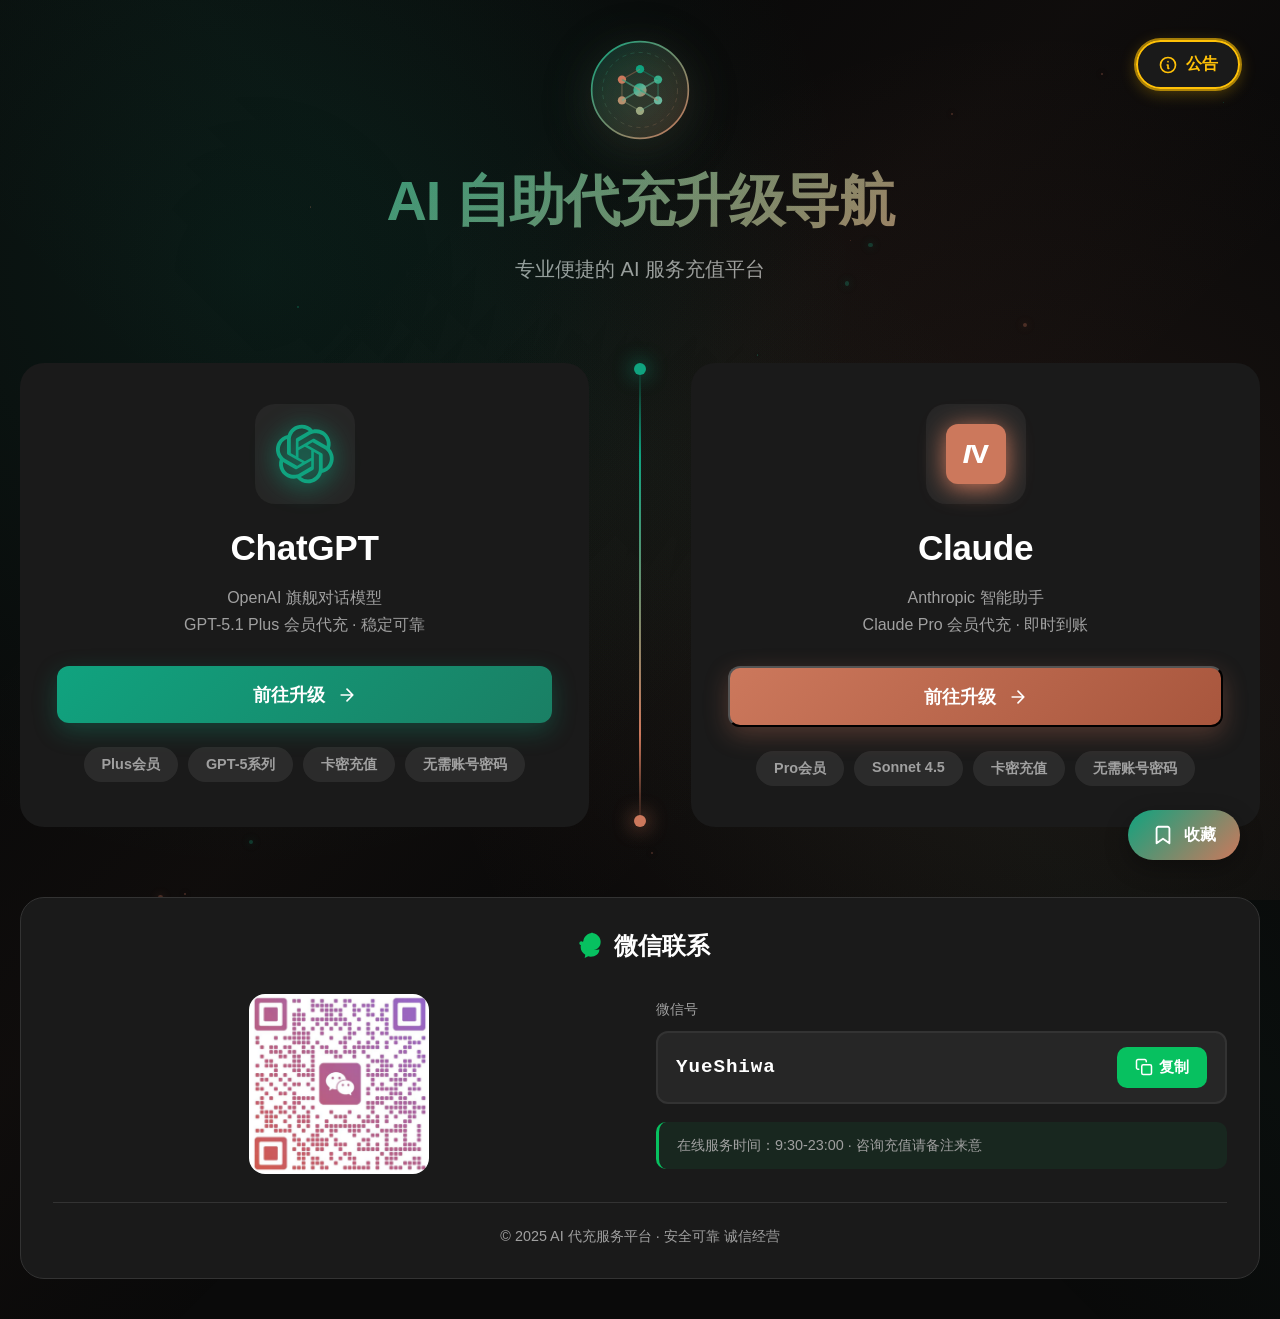
==== index.html @ 854c43b7 "移动端优化" ====
<!DOCTYPE html>
<html lang="zh-CN">
<head>
    <meta charset="UTF-8">
    <meta name="viewport" content="width=device-width, initial-scale=1.0">
    <title>AI 自助代充升级导航 | ChatGPT & Claude</title>
    <link rel="icon" type="image/svg+xml" href="images/logo.svg">
    <link rel="stylesheet" href="css/style.css">
</head>
<body>
    <div class="container">
        <!-- 背景装饰 -->
        <div class="bg-decoration"></div>

        <!-- 主标题 -->
        <header class="header">
            <div class="header-logo">
                <img src="images/logo.svg" alt="AI代充平台Logo" class="main-logo">
            </div>
            <h1 class="main-title">AI 自助代充升级导航</h1>
            <p class="subtitle">专业便捷的 AI 服务充值平台</p>
        </header>

        <!-- 右上角公告按钮 -->
        <button class="announcement-btn" onclick="openPriceModal()" title="查看人工充值价格">
            <svg class="announcement-btn-icon" viewBox="0 0 24 24" fill="none" xmlns="http://www.w3.org/2000/svg">
                <path d="M13 16H12V12H11M12 8H12.01M21 12C21 16.9706 16.9706 21 12 21C7.02944 21 3 16.9706 3 12C3 7.02944 7.02944 3 12 3C16.9706 3 21 7.02944 21 12Z" stroke="currentColor" stroke-width="2" stroke-linecap="round" stroke-linejoin="round"/>
            </svg>
            <span class="announcement-btn-text">公告</span>
        </button>

        <!-- 浮动收藏按钮 -->
        <button class="bookmark-btn" id="bookmarkBtn" title="收藏本页面">
            <svg class="bookmark-icon" viewBox="0 0 24 24" fill="none" xmlns="http://www.w3.org/2000/svg">
                <path d="M19 21L12 16L5 21V5C5 4.46957 5.21071 3.96086 5.58579 3.58579C5.96086 3.21071 6.46957 3 7 3H17C17.5304 3 18.0391 3.21071 18.4142 3.58579C18.7893 3.96086 19 4.46957 19 5V21Z" stroke="currentColor" stroke-width="2" stroke-linecap="round" stroke-linejoin="round"/>
            </svg>
            <span class="bookmark-text">收藏</span>
        </button>

        <!-- 主内容区域 -->
        <main class="main-content">
            <!-- ChatGPT 区域 -->
            <div class="service-card gpt-card">
                <div class="card-inner">
                    <div class="logo-container">
                        <svg class="logo gpt-logo" viewBox="0 0 41 41" fill="none" xmlns="http://www.w3.org/2000/svg">
                            <path d="M37.5324 16.8707C37.9808 15.5241 38.1363 14.0974 37.9886 12.6859C37.8409 11.2744 37.3934 9.91076 36.676 8.68622C35.6126 6.83404 33.9882 5.3676 32.0373 4.4985C30.0864 3.62941 27.9098 3.40259 25.8215 3.85078C24.8796 2.7893 23.7219 1.94125 22.4257 1.36341C21.1295 0.785575 19.7249 0.491269 18.3058 0.500197C16.1708 0.495044 14.0893 1.16803 12.3614 2.42214C10.6335 3.67624 9.34853 5.44666 8.6917 7.47815C7.30085 7.76286 5.98686 8.3414 4.8377 9.17505C3.68854 10.0087 2.73073 11.0782 2.02839 12.312C0.956464 14.1591 0.498905 16.2988 0.721698 18.4228C0.944492 20.5467 1.83612 22.5449 3.268 24.1293C2.81966 25.4759 2.66413 26.9026 2.81182 28.3141C2.95951 29.7256 3.40701 31.0892 4.12437 32.3138C5.18791 34.1659 6.8123 35.6322 8.76321 36.5013C10.7141 37.3704 12.8907 37.5973 14.9789 37.1492C15.9208 38.2107 17.0786 39.0587 18.3747 39.6366C19.6709 40.2144 21.0755 40.5087 22.4946 40.4998C24.6307 40.5054 26.7133 39.8321 28.4418 38.5772C30.1704 37.3223 31.4556 35.5506 32.1119 33.5179C33.5027 33.2332 34.8167 32.6547 35.9659 31.821C37.115 30.9874 38.0728 29.9178 38.7752 28.684C39.8458 26.8371 40.3023 24.6979 40.0789 22.5748C39.8556 20.4517 38.9639 18.4544 37.5324 16.8707ZM22.4978 37.8849C20.7443 37.8874 19.0459 37.2733 17.6994 36.1501C17.7601 36.117 17.8666 36.0586 17.936 36.0161L25.9004 31.4156C26.1003 31.3019 26.2663 31.137 26.3813 30.9378C26.4964 30.7386 26.5563 30.5124 26.5549 30.2825V19.0542L29.9213 20.998C29.9389 21.0068 29.9541 21.0198 29.9656 21.0359C29.977 21.052 29.9842 21.0707 29.9867 21.0902V30.3889C29.9842 32.375 29.1946 34.2791 27.7909 35.6841C26.3872 37.0892 24.4838 37.8806 22.4978 37.8849ZM6.39227 31.0064C5.51397 29.4888 5.19742 27.7107 5.49804 25.9832C5.55718 26.0187 5.66048 26.0818 5.73461 26.1244L13.699 30.7248C13.8975 30.8408 14.1233 30.902 14.3532 30.902C14.583 30.902 14.8088 30.8408 15.0073 30.7248L24.731 25.1103V28.9979C24.7321 29.0177 24.7283 29.0376 24.7199 29.0556C24.7115 29.0736 24.6988 29.0893 24.6829 29.1012L16.6317 33.7497C14.9096 34.7416 12.8643 35.0097 10.9447 34.4954C9.02506 33.9811 7.38785 32.7263 6.39227 31.0064ZM4.29707 13.6194C5.17156 12.0998 6.55279 10.9364 8.19885 10.3327C8.19885 10.4013 8.19491 10.5228 8.19491 10.6071V19.808C8.19351 20.0378 8.25334 20.2638 8.36823 20.4629C8.48312 20.6619 8.64893 20.8267 8.84863 20.9404L18.5723 26.5542L15.206 28.4979C15.1894 28.5089 15.1703 28.5155 15.1505 28.5173C15.1307 28.5191 15.1107 28.516 15.0924 28.5082L7.04046 23.8557C5.32135 22.8601 4.06716 21.2235 3.55289 19.3046C3.03862 17.3858 3.30624 15.3413 4.29707 13.6194ZM31.955 20.0556L22.2312 14.4411L25.5976 12.4981C25.6142 12.4872 25.6333 12.4805 25.6531 12.4787C25.6729 12.4769 25.6928 12.4801 25.7111 12.4879L33.7631 17.1364C34.9967 17.849 36.0017 18.8982 36.6606 20.1613C37.3194 21.4244 37.6047 22.849 37.4832 24.2684C37.3617 25.6878 36.8382 27.0432 35.9743 28.1759C35.1103 29.3086 33.9415 30.1717 32.6047 30.6641C32.6047 30.5947 32.6047 30.4733 32.6047 30.3889V21.188C32.6066 20.9586 32.5474 20.7328 32.4332 20.5338C32.319 20.3348 32.154 20.1698 31.955 20.0556ZM35.3055 15.0128C35.2464 14.9765 35.1431 14.9142 35.069 14.8717L27.1045 10.2712C26.906 10.1554 26.6803 10.0943 26.4504 10.0943C26.2206 10.0943 25.9948 10.1554 25.7963 10.2712L16.0726 15.8858V11.9982C16.0715 11.9783 16.0753 11.9585 16.0837 11.9405C16.0921 11.9225 16.1048 11.9068 16.1207 11.8949L24.1719 7.25025C25.4053 6.53903 26.8158 6.19376 28.2383 6.25482C29.6608 6.31589 31.0364 6.78077 32.2044 7.59508C33.3723 8.40939 34.2842 9.53945 34.8334 10.8531C35.3826 12.1667 35.5464 13.6095 35.3055 15.0128ZM14.2424 21.9419L10.8752 19.9981C10.8576 19.9893 10.8423 19.9763 10.8309 19.9602C10.8195 19.9441 10.8122 19.9254 10.8098 19.9058V10.6071C10.8107 9.18295 11.2173 7.78848 11.9819 6.58696C12.7466 5.38544 13.8377 4.42659 15.1275 3.82264C16.4173 3.21869 17.8524 2.99464 19.2649 3.1767C20.6775 3.35876 22.0089 3.93941 23.1034 4.85067C23.0427 4.88379 22.937 4.94215 22.8668 4.98473L14.9024 9.58517C14.7025 9.69878 14.5366 9.86356 14.4215 10.0626C14.3065 10.2616 14.2466 10.4877 14.2479 10.7175L14.2424 21.9419ZM16.071 17.9991L20.4018 15.4978L24.7325 17.9975V22.9985L20.4018 25.4983L16.071 22.9985V17.9991Z" fill="currentColor"/>
                        </svg>
                    </div>
                    <h2 class="service-title">ChatGPT</h2>
                    <p class="service-desc">OpenAI 旗舰对话模型<br/>GPT-5.1 Plus 会员代充 · 稳定可靠</p>
                    <a href="https://gptplus.uno" target="_blank" class="btn btn-gpt">
                        <span>前往升级</span>
                        <svg class="btn-icon" viewBox="0 0 24 24" fill="none" xmlns="http://www.w3.org/2000/svg">
                            <path d="M5 12H19M19 12L12 5M19 12L12 19" stroke="currentColor" stroke-width="2" stroke-linecap="round" stroke-linejoin="round"/>
                        </svg>
                    </a>
                    <div class="features">
                        <span class="feature-tag">Plus会员</span>
                        <span class="feature-tag">GPT-5系列</span>
                        <span class="feature-tag">卡密充值</span>
                        <span class="feature-tag">无需账号密码</span>
                    </div>
                </div>
            </div>

            <!-- 中央分割线 -->
            <div class="divider"></div>

            <!-- Claude 区域 -->
            <div class="service-card claude-card">
                <div class="card-inner">
                    <div class="logo-container">
                        <svg class="logo claude-logo" viewBox="0 0 100 100" fill="none" xmlns="http://www.w3.org/2000/svg">
                            <rect width="100" height="100" rx="20" fill="currentColor"/>
                            <path d="M71.5 35L60 65H52.5L41 35H48.5L56.25 57.5L64 35H71.5Z" fill="white"/>
                            <path d="M35 35L28.5 65H36L42.5 35H35Z" fill="white"/>
                        </svg>
                    </div>
                    <h2 class="service-title">Claude</h2>
                    <p class="service-desc">Anthropic 智能助手<br/>Claude Pro 会员代充 · 即时到账</p>
                    <button class="btn btn-claude" onclick="openClaudeModal()">
                        <span>前往升级</span>
                        <svg class="btn-icon" viewBox="0 0 24 24" fill="none" xmlns="http://www.w3.org/2000/svg">
                            <path d="M5 12H19M19 12L12 5M19 12L12 19" stroke="currentColor" stroke-width="2" stroke-linecap="round" stroke-linejoin="round"/>
                        </svg>
                    </button>
                    <div class="features">
                        <span class="feature-tag">Pro会员</span>
                        <span class="feature-tag">Sonnet 4.5</span>
                        <span class="feature-tag">卡密充值</span>
                        <span class="feature-tag">无需账号密码</span>
                    </div>
                </div>
            </div>
        </main>

        <!-- 微信联系名片 -->
        <footer class="contact-card">
            <div class="contact-header">
                <svg class="wechat-icon" viewBox="0 0 24 24" fill="none" xmlns="http://www.w3.org/2000/svg">
                    <path d="M8.5 11.5C9.32843 11.5 10 10.8284 10 10C10 9.17157 9.32843 8.5 8.5 8.5C7.67157 8.5 7 9.17157 7 10C7 10.8284 7.67157 11.5 8.5 11.5Z" fill="currentColor"/>
                    <path d="M13 10C13 10.8284 13.6716 11.5 14.5 11.5C15.3284 11.5 16 10.8284 16 10C16 9.17157 15.3284 8.5 14.5 8.5C13.6716 8.5 13 9.17157 13 10Z" fill="currentColor"/>
                    <path d="M22 14.8C22 17.6719 19.1406 20 15.5 20C14.8594 20 14.25 19.9219 13.6562 19.7812L11 21L11.4688 18.5938C9.34375 17.3281 8 15.2188 8 12.9531C8 9.86719 10.4062 7.34375 13.4062 6.875C13.1406 7.53125 13 8.21875 13 8.93750C13 12.2344 15.9062 14.9062 19.5312 14.9062C20.4375 14.9062 21.2812 14.7344 22 14.4375V14.8Z" fill="currentColor"/>
                    <path d="M17.5 2C13.3594 2 10 5.03125 10 8.75C10 10.8438 11.0781 12.7031 12.7812 13.9375L12.4375 16L14.7188 14.8125C15.2969 14.9375 15.8906 15 16.5 15C20.6406 15 23 12.4688 23 8.75C23 5.03125 19.6406 2 15.5 2H17.5Z" fill="currentColor"/>
                </svg>
                <h3>微信联系</h3>
            </div>
            <div class="wechat-info">
                <div class="qr-code-container">
                    <img src="images/wechat-qr.png" alt="微信二维码" class="qr-code">
                </div>
                <div class="wechat-id-section">
                    <p class="wechat-label">微信号</p>
                    <div class="wechat-id-box">
                        <span class="wechat-id" id="wechatId">YueShiwa</span>
                        <button class="copy-btn" onclick="copyWechatId()" id="copyBtn">
                            <svg class="copy-icon" viewBox="0 0 24 24" fill="none" xmlns="http://www.w3.org/2000/svg">
                                <rect x="9" y="9" width="13" height="13" rx="2" stroke="currentColor" stroke-width="2" stroke-linecap="round" stroke-linejoin="round"/>
                                <path d="M5 15H4C3.46957 15 2.96086 14.7893 2.58579 14.4142C2.21071 14.0391 2 13.5304 2 13V4C2 3.46957 2.21071 2.96086 2.58579 2.58579C2.96086 2.21071 3.46957 2 4 2H13C13.5304 2 14.0391 2.21071 14.4142 2.58579C14.7893 2.96086 15 3.46957 15 4V5" stroke="currentColor" stroke-width="2" stroke-linecap="round" stroke-linejoin="round"/>
                            </svg>
                            <span class="copy-text">复制</span>
                        </button>
                    </div>
                    <p class="service-note">在线服务时间：9:30-23:00 · 咨询充值请备注来意</p>
                </div>
            </div>
            <p class="copyright">© 2025 AI 代充服务平台 · 安全可靠 诚信经营</p>
        </footer>

        <!-- 价格表弹窗 -->
        <div class="price-modal" id="priceModal">
            <div class="price-modal-overlay" onclick="closePriceModal()"></div>
            <div class="price-modal-content">
                <div class="price-modal-header">
                    <h2>公告 - 人工充值价格表</h2>
                    <button class="price-modal-close" onclick="closePriceModal()">×</button>
                </div>
                <div class="price-modal-body">
                    <div class="announcement-notice">
                        <svg class="notice-icon" viewBox="0 0 24 24" fill="none" xmlns="http://www.w3.org/2000/svg">
                            <path d="M13 16H12V12H11M12 8H12.01M21 12C21 16.9706 16.9706 21 12 21C7.02944 21 3 16.9706 3 12C3 7.02944 7.02944 3 12 3C16.9706 3 21 7.02944 21 12Z" stroke="currentColor" stroke-width="2" stroke-linecap="round" stroke-linejoin="round"/>
                        </svg>
                        <p>目前Claude、Gemini、Grok、Cursor没有低价渠道，有需要且能接受价格的添加客服进行人工充值。</p>
                    </div>
                    <table class="price-table">
                        <thead>
                            <tr>
                                <th>服务项目</th>
                                <th>官方价格</th>
                                <th>我们的价格</th>
                                <th>售后服务</th>
                            </tr>
                        </thead>
                        <tbody>
                            <tr>
                                <td>ChatGPT Pro</td>
                                <td>$200/月</td>
                                <td>¥1550/月</td>
                                <td>封号按剩余天数退款</td>
                            </tr>
                            <tr>
                                <td>Gemini Advanced</td>
                                <td>$19.99/月</td>
                                <td>¥185/月</td>
                                <td>无售后</td>
                            </tr>
                            <tr>
                                <td>SuperGrok</td>
                                <td>$30/月</td>
                                <td>¥240/月</td>
                                <td>封号按剩余天数退款</td>
                            </tr>
                            <tr>
                                <td>Cursor Pro</td>
                                <td>$20/月</td>
                                <td>¥195/月</td>
                                <td>封号按剩余天数退款</td>
                            </tr>
                        </tbody>
                    </table>
                    <div class="price-notes">
                        <p>※ 以上价格为参考价格，实际价格会实时波动</p>
                        <p>人工充值 = 直充到您自己账号（需要提供号密码）</p>
                        <p>或提供 = 独享账 + 会员（可自行修改密码）</p>
                    </div>
                </div>
            </div>
        </div>

        <!-- Claude充值方式选择弹窗 -->
        <div class="claude-modal" id="claudeModal">
            <div class="claude-modal-overlay" onclick="closeClaudeModal()"></div>
            <div class="claude-modal-content">
                <div class="claude-modal-header">
                    <h2>Claude自助代充步骤</h2>
                    <button class="claude-modal-close" onclick="closeClaudeModal()">×</button>
                </div>
                <div class="claude-modal-body">
                    <div class="choice-cards">
                        <!-- 步骤1：购买卡密 -->
                        <div class="choice-card">
                            <div class="step-number">1</div>
                            <div class="choice-icon">
                                <svg viewBox="0 0 24 24" fill="none" xmlns="http://www.w3.org/2000/svg">
                                    <path d="M3 10H21M7 15H9M12 15H17M6 19H18C18.5304 19 19.0391 18.7893 19.4142 18.4142C19.7893 18.0391 20 17.5304 20 17V7C20 6.46957 19.7893 5.96086 19.4142 5.58579C19.0391 5.21071 18.5304 5 18 5H6C5.46957 5 4.96086 5.21071 4.58579 5.58579C4.21071 5.96086 4 6.46957 4 7V17C4 17.5304 4.21071 18.0391 4.58579 18.4142C4.96086 18.7893 5.46957 19 6 19Z" stroke="currentColor" stroke-width="2" stroke-linecap="round" stroke-linejoin="round"/>
                                </svg>
                            </div>
                            <h3 class="choice-title">购买卡密</h3>
                            <p class="choice-desc">自助购买充值卡密<br/>随时充值，方便快捷</p>
                            <ul class="choice-features">
                                <li>✓ 卡密销售托管至第三方发卡平台，保障权益</li>
                                <li>✓ 即时获取卡密</li>
                                <li>✓ 自助充值操作，无需提供账号</li>
                                <li>✓ 24小时可用，若打不开，请关闭代理重试</li>
                            </ul>
                            <a href="https://fe.dtyuedan.cn/shop/yueshi/y1wgu5" target="_blank" class="choice-btn choice-btn-primary">
                                <span>前往购买</span>
                                <svg viewBox="0 0 24 24" fill="none" xmlns="http://www.w3.org/2000/svg">
                                    <path d="M5 12H19M19 12L12 5M19 12L12 19" stroke="currentColor" stroke-width="2" stroke-linecap="round" stroke-linejoin="round"/>
                                </svg>
                            </a>
                        </div>

                        <!-- 箭头指示 -->
                        <div class="step-arrow">
                            <svg viewBox="0 0 24 24" fill="none" xmlns="http://www.w3.org/2000/svg">
                                <path d="M5 12H19M19 12L12 5M19 12L12 19" stroke="currentColor" stroke-width="3" stroke-linecap="round" stroke-linejoin="round"/>
                            </svg>
                        </div>

                        <!-- 步骤2：开始充值 -->
                        <div class="choice-card">
                            <div class="step-number">2</div>
                            <div class="choice-icon">
                                <svg viewBox="0 0 24 24" fill="none" xmlns="http://www.w3.org/2000/svg">
                                    <path d="M13 7H9C8.46957 7 7.96086 7.21071 7.58579 7.58579C7.21071 7.96086 7 8.46957 7 9V19C7 19.5304 7.21071 20.0391 7.58579 20.4142C7.96086 20.7893 8.46957 21 9 21H15C15.5304 21 16.0391 20.7893 16.4142 20.4142C16.7893 20.0391 17 19.5304 17 19V13M16 5L12 9M16 5H12M16 5V9" stroke="currentColor" stroke-width="2" stroke-linecap="round" stroke-linejoin="round"/>
                                </svg>
                            </div>
                            <h3 class="choice-title">开始充值</h3>
                            <p class="choice-desc">使用卡密自助充值<br/>简单快捷，即刻到账</p>
                            <ul class="choice-features">
                                <li>✓ 输入购买的卡密按照指引即可</li>
                                <li>✓ 一两分钟到账</li>
                                <li>✓ 操作简单</li>
                                <li>✓ 安全可靠</li>
                            </ul>
                            <a href="https://quickplus.vip/" target="_blank" class="choice-btn choice-btn-secondary">
                                <span>前往充值</span>
                                <svg viewBox="0 0 24 24" fill="none" xmlns="http://www.w3.org/2000/svg">
                                    <path d="M5 12H19M19 12L12 5M19 12L12 19" stroke="currentColor" stroke-width="2" stroke-linecap="round" stroke-linejoin="round"/>
                                </svg>
                            </a>
                        </div>
                    </div>
                </div>
            </div>
        </div>
    </div>

    <script src="js/script.js"></script>
</body>
</html>
---- css/style.css ----
* {
    margin: 0;
    padding: 0;
    box-sizing: border-box;
}

:root {
    /* ChatGPT 配色 */
    --gpt-primary: #10a37f;
    --gpt-secondary: #1a7f64;
    --gpt-light: #d1f4e8;
    --gpt-gradient: linear-gradient(135deg, #10a37f 0%, #1a7f64 100%);

    /* Claude 配色 */
    --claude-primary: #cc785c;
    --claude-secondary: #a8563d;
    --claude-light: #f5e6e0;
    --claude-gradient: linear-gradient(135deg, #cc785c 0%, #a8563d 100%);

    /* 通用配色 */
    --bg-dark: #0a0a0a;
    --bg-card: #1a1a1a;
    --text-primary: #ffffff;
    --text-secondary: #a0a0a0;
    --divider: #333333;
}

body {
    font-family: -apple-system, BlinkMacSystemFont, 'Segoe UI', Roboto, 'Helvetica Neue', Arial, sans-serif;
    background: var(--bg-dark);
    color: var(--text-primary);
    min-height: 100vh;
    overflow-x: hidden;
    position: relative;
}

/* 背景装饰 */
.bg-decoration {
    position: fixed;
    top: 0;
    left: 0;
    width: 100%;
    height: 100%;
    z-index: 0;
    background:
        radial-gradient(circle at 20% 30%, rgba(16, 163, 127, 0.1) 0%, transparent 50%),
        radial-gradient(circle at 80% 70%, rgba(204, 120, 92, 0.1) 0%, transparent 50%);
    pointer-events: none;
}

.bg-decoration::before {
    content: '';
    position: absolute;
    top: -50%;
    left: -50%;
    width: 200%;
    height: 200%;
    background:
        linear-gradient(45deg, transparent 40%, rgba(16, 163, 127, 0.03) 50%, transparent 60%),
        linear-gradient(-45deg, transparent 40%, rgba(204, 120, 92, 0.03) 50%, transparent 60%);
    animation: bgRotate 20s linear infinite;
}

@keyframes bgRotate {
    0% { transform: rotate(0deg); }
    100% { transform: rotate(360deg); }
}

.container {
    position: relative;
    z-index: 1;
    max-width: 1400px;
    margin: 0 auto;
    padding: 40px 20px;
}

/* 头部 */
.header {
    text-align: center;
    margin-bottom: 80px;
    animation: fadeInDown 0.8s ease-out;
}

.header-logo {
    margin-bottom: 24px;
    display: flex;
    justify-content: center;
    align-items: center;
}

.main-logo {
    width: 100px;
    height: 100px;
    filter: drop-shadow(0 8px 24px rgba(16, 163, 127, 0.3)) drop-shadow(0 8px 24px rgba(204, 120, 92, 0.3));
    animation: logoFloat 3s ease-in-out infinite, logoRotate 20s linear infinite;
    transition: all 0.4s cubic-bezier(0.4, 0, 0.2, 1);
}

.main-logo:hover {
    transform: scale(1.15) rotate(10deg);
    filter: drop-shadow(0 12px 32px rgba(16, 163, 127, 0.5)) drop-shadow(0 12px 32px rgba(204, 120, 92, 0.5));
    animation: logoFloat 1.5s ease-in-out infinite, logoPulse 1s ease-in-out infinite;
}

@keyframes logoFloat {
    0%, 100% {
        transform: translateY(0) rotate(0deg);
    }
    50% {
        transform: translateY(-10px) rotate(5deg);
    }
}

@keyframes logoRotate {
    0% {
        transform: rotate(0deg);
    }
    100% {
        transform: rotate(360deg);
    }
}

@keyframes logoPulse {
    0%, 100% {
        transform: scale(1.15) rotate(10deg);
    }
    50% {
        transform: scale(1.25) rotate(10deg);
    }
}

.main-title {
    font-size: 3.5rem;
    font-weight: 800;
    background: linear-gradient(135deg, var(--gpt-primary) 0%, var(--claude-primary) 100%);
    -webkit-background-clip: text;
    -webkit-text-fill-color: transparent;
    background-clip: text;
    margin-bottom: 16px;
    letter-spacing: -0.02em;
}

.subtitle {
    font-size: 1.25rem;
    color: var(--text-secondary);
    font-weight: 300;
}

/* 右上角公告按钮 */
.announcement-btn {
    position: fixed;
    top: 40px;
    right: 40px;
    display: flex;
    align-items: center;
    gap: 8px;
    padding: 12px 20px;
    background: #1a1a1a;
    color: #ffc107;
    border: 2px solid #ffc107;
    border-radius: 50px;
    font-size: 1rem;
    font-weight: 700;
    cursor: pointer;
    z-index: 1000;
    transition: all 0.3s cubic-bezier(0.4, 0, 0.2, 1);
    box-shadow: 0 4px 16px rgba(255, 193, 7, 0.3);
}

.announcement-btn::before {
    content: '';
    position: absolute;
    top: -4px;
    left: -4px;
    right: -4px;
    bottom: -4px;
    border-radius: 50px;
    border: 2px solid #ffc107;
    opacity: 0.6;
    animation: ringPulse 2s ease-out infinite;
}

@keyframes ringPulse {
    0% {
        transform: scale(1);
        opacity: 0.6;
    }
    50% {
        transform: scale(1.1);
        opacity: 0.3;
    }
    100% {
        transform: scale(1.2);
        opacity: 0;
    }
}

.announcement-btn:hover {
    background: #ffc107;
    color: #1a1a1a;
    transform: translateY(-2px);
    box-shadow: 0 6px 20px rgba(255, 193, 7, 0.5);
}

.announcement-btn-icon {
    width: 20px;
    height: 20px;
    flex-shrink: 0;
}

.announcement-btn-text {
    font-weight: 700;
}

/* 弹窗内公告提示 */
.announcement-notice {
    display: flex;
    align-items: flex-start;
    gap: 12px;
    padding: 16px 20px;
    background: rgba(255, 193, 7, 0.1);
    border: 1px solid rgba(255, 193, 7, 0.3);
    border-radius: 12px;
    margin-bottom: 24px;
}

.notice-icon {
    width: 24px;
    height: 24px;
    flex-shrink: 0;
    color: #ffc107;
}

.announcement-notice p {
    flex: 1;
    font-size: 0.95rem;
    line-height: 1.6;
    color: var(--text-primary);
    margin: 0;
}

/* 主内容区域 */
.main-content {
    display: grid;
    grid-template-columns: 1fr auto 1fr;
    gap: 50px;
    margin-bottom: 70px;
    align-items: stretch;
    position: relative;
    z-index: 10;
}

/* 中央分割线 */
.divider {
    width: 2px;
    height: 100%;
    min-height: 420px;
    background: linear-gradient(
        to bottom,
        transparent,
        var(--gpt-primary) 20%,
        var(--claude-primary) 80%,
        transparent
    );
    position: relative;
    animation: dividerGlow 3s ease-in-out infinite;
}

.divider::before,
.divider::after {
    content: '';
    position: absolute;
    left: 50%;
    transform: translateX(-50%);
    width: 12px;
    height: 12px;
    border-radius: 50%;
}

.divider::before {
    top: 0;
    background: var(--gpt-primary);
    box-shadow: 0 0 20px var(--gpt-primary);
}

.divider::after {
    bottom: 0;
    background: var(--claude-primary);
    box-shadow: 0 0 20px var(--claude-primary);
}

@keyframes dividerGlow {
    0%, 100% { opacity: 0.6; }
    50% { opacity: 1; }
}

/* 服务卡片 */
.service-card {
    background: var(--bg-card);
    border-radius: 24px;
    padding: 40px 36px;
    position: relative;
    overflow: hidden;
    transition: all 0.4s cubic-bezier(0.4, 0, 0.2, 1);
    border: 1px solid transparent;
    animation: fadeInUp 0.8s ease-out;
    min-height: 420px;
    display: flex;
    flex-direction: column;
}

.service-card::before {
    content: '';
    position: absolute;
    top: 0;
    left: 0;
    right: 0;
    bottom: 0;
    border-radius: 24px;
    padding: 1px;
    background: linear-gradient(135deg, transparent, currentColor, transparent);
    -webkit-mask: linear-gradient(#fff 0 0) content-box, linear-gradient(#fff 0 0);
    -webkit-mask-composite: xor;
    mask-composite: exclude;
    opacity: 0;
    transition: opacity 0.4s;
}

.service-card:hover::before {
    opacity: 0.5;
}

.gpt-card {
    color: var(--gpt-primary);
    animation-delay: 0.1s;
}

.gpt-card::after {
    content: '';
    position: absolute;
    top: -50%;
    left: -50%;
    width: 200%;
    height: 200%;
    background: radial-gradient(circle, var(--gpt-primary) 0%, transparent 70%);
    opacity: 0;
    transition: opacity 0.4s;
}

.gpt-card:hover::after {
    opacity: 0.05;
}

.claude-card {
    color: var(--claude-primary);
    animation-delay: 0.2s;
}

.claude-card::after {
    content: '';
    position: absolute;
    top: -50%;
    left: -50%;
    width: 200%;
    height: 200%;
    background: radial-gradient(circle, var(--claude-primary) 0%, transparent 70%);
    opacity: 0;
    transition: opacity 0.4s;
}

.claude-card:hover::after {
    opacity: 0.05;
}

.service-card:hover {
    transform: translateY(-8px);
}

.card-inner {
    position: relative;
    z-index: 1;
    overflow: visible;
}

/* Logo */
.logo-container {
    width: 100px;
    height: 100px;
    margin: 0 auto 24px;
    display: flex;
    align-items: center;
    justify-content: center;
    border-radius: 20px;
    background: rgba(255, 255, 255, 0.05);
    transition: all 0.4s;
}

.service-card:hover .logo-container {
    transform: scale(1.1) rotate(5deg);
    background: rgba(255, 255, 255, 0.1);
}

.logo {
    width: 60px;
    height: 60px;
    filter: drop-shadow(0 4px 12px currentColor);
}

.gpt-logo {
    color: var(--gpt-primary);
}

.claude-logo {
    color: var(--claude-primary);
}

/* 服务标题和描述 */
.service-title {
    font-size: 2.2rem;
    font-weight: 800;
    text-align: center;
    margin-bottom: 16px;
    color: var(--text-primary);
    letter-spacing: -0.01em;
}

.service-desc {
    text-align: center;
    color: var(--text-secondary);
    line-height: 1.7;
    margin-bottom: 28px;
    font-size: 1rem;
}

/* 按钮 */
.btn {
    display: inline-flex;
    align-items: center;
    justify-content: center;
    gap: 12px;
    padding: 16px 36px;
    border-radius: 12px;
    font-size: 1.15rem;
    font-weight: 700;
    text-decoration: none;
    transition: all 0.3s cubic-bezier(0.4, 0, 0.2, 1);
    position: relative;
    overflow: visible;
    width: 100%;
    margin-bottom: 24px;
}

.btn::before {
    content: '';
    position: absolute;
    top: 50%;
    left: 50%;
    width: 0;
    height: 0;
    border-radius: 12px;
    background: rgba(255, 255, 255, 0.2);
    transform: translate(-50%, -50%);
    transition: width 0.6s, height 0.6s;
    z-index: 0;
}

.btn:hover::before {
    width: 100%;
    height: 100%;
}

.btn > * {
    position: relative;
    z-index: 1;
}

.btn-icon {
    width: 20px;
    height: 20px;
    transition: transform 0.3s;
}

.btn:hover .btn-icon {
    transform: translateX(4px);
}

.btn-gpt {
    background: var(--gpt-gradient);
    color: white;
    box-shadow: 0 8px 24px rgba(16, 163, 127, 0.3);
}

.btn-gpt:hover {
    box-shadow: 0 12px 32px rgba(16, 163, 127, 0.4);
    transform: translateY(-2px);
}

.btn-claude {
    background: var(--claude-gradient);
    color: white;
    box-shadow: 0 8px 24px rgba(204, 120, 92, 0.3);
}

.btn-claude:hover {
    box-shadow: 0 12px 32px rgba(204, 120, 92, 0.4);
    transform: translateY(-2px);
}

/* 特性标签 */
.features {
    display: flex;
    gap: 10px;
    justify-content: center;
    flex-wrap: wrap;
}

.feature-tag {
    padding: 8px 18px;
    border-radius: 20px;
    font-size: 0.9rem;
    font-weight: 600;
    background: rgba(255, 255, 255, 0.08);
    color: var(--text-secondary);
    transition: all 0.3s;
}

.gpt-card .feature-tag:hover {
    background: var(--gpt-light);
    color: var(--gpt-primary);
}

.claude-card .feature-tag:hover {
    background: var(--claude-light);
    color: var(--claude-primary);
}

/* 微信联系名片 */
.contact-card {
    background: var(--bg-card);
    border-radius: 24px;
    padding: 32px;
    border: 1px solid var(--divider);
    animation: fadeInUp 0.8s ease-out 0.3s both;
    position: relative;
    z-index: 5;
}

.contact-header {
    display: flex;
    align-items: center;
    justify-content: center;
    gap: 12px;
    margin-bottom: 32px;
}

.wechat-icon {
    width: 32px;
    height: 32px;
    color: #07c160;
}

.contact-header h3 {
    font-size: 1.5rem;
    font-weight: 700;
}

.wechat-info {
    display: grid;
    grid-template-columns: 1fr 1fr;
    gap: 32px;
    margin-bottom: 28px;
    align-items: center;
}

.qr-code-container {
    display: flex;
    justify-content: center;
    align-items: center;
}

.qr-placeholder {
    width: 180px;
    height: 180px;
    background: rgba(255, 255, 255, 0.03);
    border-radius: 16px;
    display: flex;
    flex-direction: column;
    align-items: center;
    justify-content: center;
    gap: 12px;
    border: 2px dashed var(--divider);
    transition: all 0.3s;
}

.qr-placeholder:hover {
    background: rgba(255, 255, 255, 0.06);
    border-color: #07c160;
}

.qr-placeholder svg {
    width: 90px;
    height: 90px;
    color: var(--text-secondary);
}

.qr-placeholder p {
    color: var(--text-secondary);
    font-size: 0.9rem;
    font-weight: 500;
}

.qr-code {
    width: 180px;
    height: 180px;
    border-radius: 16px;
    object-fit: cover;
}

.wechat-id-section {
    display: flex;
    flex-direction: column;
    gap: 18px;
}

.wechat-label {
    color: var(--text-secondary);
    font-size: 0.9rem;
    font-weight: 500;
    margin-bottom: -6px;
}

.wechat-id-box {
    display: flex;
    align-items: center;
    gap: 12px;
    padding: 14px 18px;
    background: rgba(255, 255, 255, 0.05);
    border-radius: 12px;
    border: 2px solid var(--divider);
    transition: all 0.3s;
}

.wechat-id-box:hover {
    background: rgba(255, 255, 255, 0.08);
    border-color: #07c160;
}

.wechat-id {
    flex: 1;
    font-size: 1.2rem;
    font-weight: 700;
    color: var(--text-primary);
    font-family: 'Courier New', monospace;
    letter-spacing: 0.05em;
}

.copy-btn {
    display: flex;
    align-items: center;
    gap: 6px;
    padding: 10px 18px;
    background: #07c160;
    color: white;
    border: none;
    border-radius: 10px;
    font-size: 0.95rem;
    font-weight: 600;
    cursor: pointer;
    transition: all 0.3s;
    white-space: nowrap;
}

.copy-btn:hover {
    background: #06ad56;
    transform: translateY(-2px);
    box-shadow: 0 8px 16px rgba(7, 193, 96, 0.3);
}

.copy-btn:active {
    transform: translateY(0);
}

.copy-icon {
    width: 18px;
    height: 18px;
}

.copy-btn.copied {
    background: #52c41a;
}

.service-note {
    color: var(--text-secondary);
    font-size: 0.9rem;
    line-height: 1.6;
    padding: 12px 18px;
    background: rgba(7, 193, 96, 0.08);
    border-radius: 10px;
    border-left: 3px solid #07c160;
}

.copyright {
    text-align: center;
    color: var(--text-secondary);
    font-size: 0.9rem;
    padding-top: 24px;
    border-top: 1px solid var(--divider);
}

/* 动画 */
@keyframes fadeInDown {
    from {
        opacity: 0;
        transform: translateY(-30px);
    }
    to {
        opacity: 1;
        transform: translateY(0);
    }
}

@keyframes fadeInUp {
    from {
        opacity: 0;
        transform: translateY(30px);
    }
    to {
        opacity: 1;
        transform: translateY(0);
    }
}

/* 响应式设计 */
@media (max-width: 1200px) {
    .service-card {
        padding: 36px 32px;
    }
}

/* 浮动收藏按钮 */
.bookmark-btn {
    position: fixed;
    bottom: 40px;
    right: 40px;
    display: flex;
    align-items: center;
    gap: 10px;
    padding: 14px 24px;
    background: linear-gradient(135deg, var(--gpt-primary) 0%, var(--claude-primary) 100%);
    color: white;
    border: none;
    border-radius: 50px;
    font-size: 1rem;
    font-weight: 600;
    cursor: pointer;
    box-shadow: 0 8px 24px rgba(0, 0, 0, 0.3);
    z-index: 1000;
    transition: all 0.4s cubic-bezier(0.4, 0, 0.2, 1);
    animation: bookmarkFloat 3s ease-in-out infinite;
}

.bookmark-btn:hover {
    transform: translateY(-5px) scale(1.05);
    box-shadow: 0 12px 32px rgba(16, 163, 127, 0.4), 0 12px 32px rgba(204, 120, 92, 0.4);
}

.bookmark-btn:active {
    transform: translateY(-2px) scale(1);
}

.bookmark-icon {
    width: 22px;
    height: 22px;
    flex-shrink: 0;
    transition: transform 0.3s;
}

.bookmark-btn:hover .bookmark-icon {
    transform: scale(1.2) rotate(5deg);
}

.bookmark-btn.bookmarked .bookmark-icon {
    fill: white;
    animation: bookmarkPulse 0.6s ease-out;
}

.bookmark-text {
    white-space: nowrap;
}

@keyframes bookmarkFloat {
    0%, 100% {
        transform: translateY(0);
    }
    50% {
        transform: translateY(-8px);
    }
}

@keyframes bookmarkPulse {
    0% {
        transform: scale(1);
    }
    50% {
        transform: scale(1.5);
    }
    100% {
        transform: scale(1);
    }
}

/* 收藏提示条（简化版） */
.bookmark-toast {
    position: fixed;
    top: 24px;
    left: 50%;
    transform: translateX(-50%) translateY(-100px);
    z-index: 10000;
    opacity: 0;
    transition: all 0.4s cubic-bezier(0.4, 0, 0.2, 1);
}

.bookmark-toast.show {
    transform: translateX(-50%) translateY(0);
    opacity: 1;
}

.bookmark-toast-content {
    display: flex;
    align-items: center;
    gap: 16px;
    padding: 16px 24px;
    background: rgba(26, 26, 26, 0.95);
    backdrop-filter: blur(20px);
    border-radius: 16px;
    box-shadow: 0 12px 40px rgba(0, 0, 0, 0.5);
    border: 1px solid rgba(255, 255, 255, 0.1);
    min-width: 320px;
}

.bookmark-toast-icon {
    width: 32px;
    height: 32px;
    flex-shrink: 0;
    filter: drop-shadow(0 4px 12px rgba(16, 163, 127, 0.3)) drop-shadow(0 4px 12px rgba(204, 120, 92, 0.3));
    animation: bookmarkPulse 2s ease-in-out infinite;
}

.bookmark-toast-text {
    flex: 1;
}

.bookmark-toast-title {
    font-size: 1rem;
    font-weight: 600;
    color: var(--text-primary);
    margin-bottom: 4px;
}

.bookmark-toast-title kbd {
    display: inline-block;
    padding: 4px 10px;
    background: linear-gradient(135deg, var(--gpt-primary) 0%, var(--claude-primary) 100%);
    color: white;
    border-radius: 6px;
    font-family: 'Courier New', monospace;
    font-size: 0.95rem;
    font-weight: 700;
    margin: 0 4px;
    box-shadow: 0 2px 8px rgba(16, 163, 127, 0.3);
}

.bookmark-toast-subtitle {
    font-size: 0.85rem;
    color: var(--text-secondary);
}

.bookmark-toast-close {
    width: 28px;
    height: 28px;
    flex-shrink: 0;
    border: none;
    background: rgba(255, 255, 255, 0.1);
    color: var(--text-primary);
    font-size: 20px;
    line-height: 1;
    border-radius: 50%;
    cursor: pointer;
    transition: all 0.3s;
}

.bookmark-toast-close:hover {
    background: rgba(255, 255, 255, 0.2);
    transform: rotate(90deg);
}

/* 价格表弹窗 */
.price-modal {
    position: fixed;
    top: 0;
    left: 0;
    width: 100%;
    height: 100%;
    z-index: 10001;
    display: none;
    align-items: center;
    justify-content: center;
    opacity: 0;
    transition: opacity 0.3s ease-out;
}

.price-modal.show {
    display: flex;
    opacity: 1;
}

.price-modal-overlay {
    position: absolute;
    top: 0;
    left: 0;
    width: 100%;
    height: 100%;
    background: rgba(0, 0, 0, 0.8);
    backdrop-filter: blur(10px);
}

.price-modal-content {
    position: relative;
    background: linear-gradient(135deg, #1a2332 0%, #2a1a2a 100%);
    border-radius: 24px;
    max-width: 800px;
    width: 90%;
    max-height: 90vh;
    overflow: hidden;
    box-shadow: 0 20px 60px rgba(0, 0, 0, 0.6);
    border: 1px solid rgba(255, 255, 255, 0.1);
    transform: scale(0.9) translateY(-20px);
    transition: all 0.3s cubic-bezier(0.4, 0, 0.2, 1);
}

.price-modal.show .price-modal-content {
    transform: scale(1) translateY(0);
}

.price-modal-header {
    padding: 24px 32px;
    border-bottom: 1px solid rgba(255, 255, 255, 0.1);
    display: flex;
    align-items: center;
    justify-content: space-between;
    background: rgba(0, 0, 0, 0.2);
}

.price-modal-header h2 {
    font-size: 1.8rem;
    font-weight: 700;
    color: var(--text-primary);
    margin: 0;
}

.price-modal-close {
    width: 40px;
    height: 40px;
    border: none;
    background: rgba(255, 255, 255, 0.1);
    color: var(--text-primary);
    font-size: 28px;
    line-height: 1;
    border-radius: 50%;
    cursor: pointer;
    transition: all 0.3s;
}

.price-modal-close:hover {
    background: rgba(255, 255, 255, 0.2);
    transform: rotate(90deg);
}

.price-modal-body {
    padding: 32px;
    overflow-y: auto;
    max-height: calc(90vh - 100px);
}

/* 价格表格 */
.price-table {
    width: 100%;
    border-collapse: collapse;
    margin-bottom: 24px;
}

.price-table thead {
    background: rgba(255, 255, 255, 0.05);
}

.price-table th {
    padding: 16px 20px;
    text-align: left;
    font-size: 1rem;
    font-weight: 700;
    color: var(--text-primary);
    border-bottom: 2px solid rgba(255, 255, 255, 0.1);
}

.price-table tbody tr {
    transition: all 0.3s;
}

.price-table tbody tr:hover {
    background: rgba(255, 255, 255, 0.05);
}

.price-table td {
    padding: 16px 20px;
    font-size: 0.95rem;
    color: var(--text-secondary);
    border-bottom: 1px solid rgba(255, 255, 255, 0.05);
}

.price-table td:first-child {
    font-weight: 700;
    color: var(--text-primary);
}

.price-table td:nth-child(2) {
    color: #ffc107;
}

.price-table td:nth-child(3) {
    color: #4caf50;
    font-weight: 700;
}

.price-notes {
    background: rgba(255, 193, 7, 0.1);
    border-left: 4px solid #ffc107;
    border-radius: 8px;
    padding: 16px 20px;
    text-align: center;
}

.price-notes p {
    font-size: 0.9rem;
    color: var(--text-secondary);
    line-height: 1.8;
    margin-bottom: 8px;
}

.price-notes p:last-child {
    margin-bottom: 0;
}

/* Claude充值方式选择弹窗 */
.claude-modal {
    position: fixed;
    top: 0;
    left: 0;
    width: 100%;
    height: 100%;
    z-index: 10002;
    display: none;
    align-items: center;
    justify-content: center;
    opacity: 0;
    transition: opacity 0.3s ease-out;
}

.claude-modal.show {
    display: flex;
    opacity: 1;
}

.claude-modal-overlay {
    position: absolute;
    top: 0;
    left: 0;
    width: 100%;
    height: 100%;
    background: rgba(0, 0, 0, 0.85);
    backdrop-filter: blur(15px);
}

.claude-modal-content {
    position: relative;
    background: linear-gradient(135deg, #1a1a1a 0%, #2a1a2a 100%);
    border-radius: 28px;
    max-width: 1000px;
    width: 90%;
    max-height: 90vh;
    overflow: hidden;
    box-shadow: 0 24px 72px rgba(0, 0, 0, 0.7);
    border: 1px solid rgba(255, 255, 255, 0.1);
    transform: scale(0.9) translateY(-30px);
    transition: all 0.4s cubic-bezier(0.4, 0, 0.2, 1);
}

.claude-modal.show .claude-modal-content {
    transform: scale(1) translateY(0);
}

.claude-modal-header {
    padding: 28px 36px;
    border-bottom: 1px solid rgba(255, 255, 255, 0.1);
    display: flex;
    align-items: center;
    justify-content: space-between;
    background: rgba(0, 0, 0, 0.3);
}

.claude-modal-header h2 {
    font-size: 2rem;
    font-weight: 800;
    color: var(--text-primary);
    margin: 0;
}

.claude-modal-close {
    width: 44px;
    height: 44px;
    border: none;
    background: rgba(255, 255, 255, 0.1);
    color: var(--text-primary);
    font-size: 30px;
    line-height: 1;
    border-radius: 50%;
    cursor: pointer;
    transition: all 0.3s;
}

.claude-modal-close:hover {
    background: rgba(255, 255, 255, 0.2);
    transform: rotate(90deg);
}

.claude-modal-body {
    padding: 40px;
    overflow-y: auto;
    max-height: calc(90vh - 100px);
}

/* 选择卡片 */
.choice-cards {
    display: grid;
    grid-template-columns: 1fr auto 1fr;
    gap: 24px;
    align-items: center;
}

/* 步骤箭头 */
.step-arrow {
    display: flex;
    align-items: center;
    justify-content: center;
    width: 60px;
    height: 60px;
    color: var(--claude-primary);
    animation: arrowPulse 2s ease-in-out infinite;
}

.step-arrow svg {
    width: 48px;
    height: 48px;
}

@keyframes arrowPulse {
    0%, 100% {
        transform: translateX(0);
        opacity: 0.6;
    }
    50% {
        transform: translateX(8px);
        opacity: 1;
    }
}

/* 步骤序号 */
.step-number {
    position: absolute;
    top: 20px;
    left: 20px;
    width: 48px;
    height: 48px;
    background: var(--claude-gradient);
    color: white;
    border-radius: 50%;
    display: flex;
    align-items: center;
    justify-content: center;
    font-size: 1.5rem;
    font-weight: 800;
    box-shadow: 0 4px 12px rgba(204, 120, 92, 0.4);
    z-index: 2;
}

.choice-card {
    background: rgba(255, 255, 255, 0.03);
    border: 2px solid rgba(255, 255, 255, 0.1);
    border-radius: 20px;
    padding: 36px 32px;
    display: flex;
    flex-direction: column;
    align-items: center;
    text-align: center;
    transition: all 0.4s cubic-bezier(0.4, 0, 0.2, 1);
    position: relative;
    overflow: hidden;
}

.choice-card::before {
    content: '';
    position: absolute;
    top: -50%;
    left: -50%;
    width: 200%;
    height: 200%;
    background: radial-gradient(circle, rgba(204, 120, 92, 0.1) 0%, transparent 70%);
    opacity: 0;
    transition: opacity 0.4s;
}

.choice-card:hover {
    transform: translateY(-8px);
    border-color: var(--claude-primary);
    box-shadow: 0 16px 48px rgba(204, 120, 92, 0.3);
}

.choice-card:hover::before {
    opacity: 1;
}

.choice-card-featured {
    border-color: var(--claude-primary);
    background: rgba(204, 120, 92, 0.08);
}

.choice-card-featured::before {
    opacity: 0.5;
}

.featured-badge {
    position: absolute;
    top: 16px;
    right: 16px;
    background: linear-gradient(135deg, var(--claude-primary) 0%, var(--claude-secondary) 100%);
    color: white;
    padding: 6px 16px;
    border-radius: 20px;
    font-size: 0.85rem;
    font-weight: 700;
    box-shadow: 0 4px 12px rgba(204, 120, 92, 0.4);
}

.choice-icon {
    width: 80px;
    height: 80px;
    border-radius: 50%;
    background: rgba(204, 120, 92, 0.15);
    display: flex;
    align-items: center;
    justify-content: center;
    margin-bottom: 24px;
    transition: all 0.4s;
}

.choice-card:hover .choice-icon {
    transform: scale(1.1) rotate(5deg);
    background: rgba(204, 120, 92, 0.25);
}

.choice-icon svg {
    width: 40px;
    height: 40px;
    color: var(--claude-primary);
}

.choice-title {
    font-size: 1.8rem;
    font-weight: 800;
    color: var(--text-primary);
    margin-bottom: 12px;
    position: relative;
    z-index: 1;
}

.choice-desc {
    font-size: 1rem;
    color: var(--text-secondary);
    line-height: 1.6;
    margin-bottom: 24px;
    position: relative;
    z-index: 1;
}

.choice-features {
    list-style: none;
    padding: 0;
    margin: 0 0 32px 0;
    width: 100%;
    position: relative;
    z-index: 1;
}

.choice-features li {
    padding: 10px 0;
    font-size: 0.95rem;
    color: var(--text-secondary);
    text-align: left;
    border-bottom: 1px solid rgba(255, 255, 255, 0.05);
}

.choice-features li:last-child {
    border-bottom: none;
}

.choice-btn {
    width: 100%;
    display: flex;
    align-items: center;
    justify-content: center;
    gap: 12px;
    padding: 16px 32px;
    border-radius: 12px;
    font-size: 1.1rem;
    font-weight: 700;
    text-decoration: none;
    border: none;
    cursor: pointer;
    transition: all 0.3s cubic-bezier(0.4, 0, 0.2, 1);
    position: relative;
    z-index: 1;
}

.choice-btn svg {
    width: 20px;
    height: 20px;
    transition: transform 0.3s;
}

.choice-btn:hover svg {
    transform: translateX(4px);
}

.choice-btn-primary {
    background: var(--claude-gradient);
    color: white;
    box-shadow: 0 8px 24px rgba(204, 120, 92, 0.3);
}

.choice-btn-primary:hover {
    transform: translateY(-2px);
    box-shadow: 0 12px 32px rgba(204, 120, 92, 0.5);
}

.choice-btn-secondary {
    background: rgba(7, 193, 96, 0.9);
    color: white;
    box-shadow: 0 8px 24px rgba(7, 193, 96, 0.3);
}

.choice-btn-secondary:hover {
    background: #07c160;
    transform: translateY(-2px);
    box-shadow: 0 12px 32px rgba(7, 193, 96, 0.5);
}

/* 响应式设计 */
@media (max-width: 1200px) {
    .service-card {
        padding: 36px 32px;
    }
}

@media (max-width: 1024px) {
    .main-content {
        grid-template-columns: 1fr;
        gap: 40px;
    }

    .divider {
        width: 80%;
        height: 2px;
        min-height: auto;
        margin: 0 auto;
        background: linear-gradient(
            to right,
            transparent,
            var(--gpt-primary) 20%,
            var(--claude-primary) 80%,
            transparent
        );
    }

    .divider::before {
        left: 0;
        top: 50%;
        transform: translate(-50%, -50%);
    }

    .divider::after {
        right: 0;
        left: auto;
        top: 50%;
        transform: translate(50%, -50%);
    }

    .service-card {
        min-height: auto;
        transform: none !important;
    }

    .wechat-info {
        grid-template-columns: 1fr;
        gap: 24px;
    }
}

@media (max-width: 768px) {
    .claude-modal-content {
        width: 95%;
        border-radius: 20px;
    }

    .claude-modal-header {
        padding: 24px 28px;
    }

    .claude-modal-header h2 {
        font-size: 1.6rem;
    }

    .claude-modal-close {
        width: 40px;
        height: 40px;
        font-size: 26px;
    }

    .claude-modal-body {
        padding: 28px 24px;
        max-height: calc(90vh - 80px);
    }

    .choice-cards {
        grid-template-columns: 1fr;
        gap: 32px;
    }

    .step-arrow {
        transform: rotate(90deg);
        margin: 16px auto;
    }

    .choice-icon {
        width: 70px;
        height: 70px;
    }

    .choice-icon svg {
        width: 36px;
        height: 36px;
    }

    .choice-title {
        font-size: 1.6rem;
    }

    .choice-desc {
        font-size: 0.95rem;
    }

    .choice-features li {
        font-size: 0.9rem;
    }

    .choice-btn {
        font-size: 1rem;
        padding: 14px 28px;
    }

    .announcement-btn {
        top: 24px;
        right: 24px;
        padding: 10px 16px;
        font-size: 0.9rem;
    }

    .announcement-btn-icon {
        width: 18px;
        height: 18px;
    }

    .announcement-notice {
        flex-direction: column;
        padding: 14px 16px;
    }

    .notice-icon {
        width: 20px;
        height: 20px;
    }

    .announcement-notice p {
        font-size: 0.9rem;
    }

    .price-modal-content {
        width: 95%;
        border-radius: 16px;
    }

    .price-modal-header {
        padding: 20px 24px;
    }

    .price-modal-header h2 {
        font-size: 1.5rem;
    }

    .price-modal-close {
        width: 36px;
        height: 36px;
        font-size: 24px;
    }

    .price-modal-body {
        padding: 24px;
    }

    .price-table th,
    .price-table td {
        padding: 12px 16px;
        font-size: 0.9rem;
    }

    .bookmark-toast-content {
        min-width: auto;
        max-width: calc(100vw - 48px);
        padding: 14px 20px;
        gap: 12px;
    }

    .bookmark-toast-icon {
        width: 28px;
        height: 28px;
    }

    .bookmark-toast-title {
        font-size: 0.95rem;
    }

    .bookmark-toast-title kbd {
        font-size: 0.9rem;
        padding: 3px 8px;
    }

    .bookmark-toast-subtitle {
        font-size: 0.8rem;
    }

    .bookmark-toast-close {
        width: 24px;
        height: 24px;
        font-size: 18px;
    }

    .bookmark-btn {
        bottom: 24px;
        right: 24px;
        padding: 12px 20px;
        font-size: 0.95rem;
    }

    .bookmark-icon {
        width: 20px;
        height: 20px;
    }

    .main-logo {
        width: 80px;
        height: 80px;
    }

    .main-title {
        font-size: 2.5rem;
    }

    .subtitle {
        font-size: 1rem;
    }

    .service-card {
        padding: 32px 28px;
    }

    .service-title {
        font-size: 1.8rem;
    }

    .logo-container {
        width: 90px;
        height: 90px;
    }

    .logo {
        width: 55px;
        height: 55px;
    }

    .btn {
        font-size: 1.05rem;
        padding: 14px 32px;
    }

    .wechat-id {
        font-size: 1.1rem;
    }

    .qr-placeholder {
        width: 160px;
        height: 160px;
    }

    .qr-placeholder svg {
        width: 80px;
        height: 80px;
    }

    .contact-card {
        padding: 28px 24px;
    }
}

@media (max-width: 480px) {
    .claude-modal-header {
        padding: 16px 20px;
    }

    .claude-modal-header h2 {
        font-size: 1.4rem;
    }

    .claude-modal-close {
        width: 36px;
        height: 36px;
        font-size: 26px;
    }

    .claude-modal-body {
        padding: 24px 20px;
        max-height: calc(90vh - 70px);
    }

    .step-arrow {
        transform: rotate(90deg);
        width: 50px;
        height: 50px;
        margin: 12px auto;
    }

    .step-arrow svg {
        width: 36px;
        height: 36px;
    }

    .step-number {
        width: 40px;
        height: 40px;
        font-size: 1.3rem;
        top: 16px;
        left: 16px;
    }

    .choice-icon {
        width: 60px;
        height: 60px;
    }

    .choice-icon svg {
        width: 32px;
        height: 32px;
    }

    .choice-title {
        font-size: 1.4rem;
    }

    .choice-desc {
        font-size: 0.9rem;
    }

    .choice-features li {
        font-size: 0.85rem;
        padding: 8px 0;
    }

    .choice-btn {
        font-size: 0.95rem;
        padding: 14px 28px;
    }

    .featured-badge {
        top: 12px;
        right: 12px;
        font-size: 0.75rem;
        padding: 5px 14px;
    }

    .announcement-btn {
        top: 16px;
        right: 16px;
        padding: 8px 14px;
        font-size: 0.85rem;
    }

    .announcement-btn-icon {
        width: 16px;
        height: 16px;
    }

    .announcement-btn-text {
        display: none;
    }

    .announcement-btn {
        border-radius: 50%;
        padding: 10px;
    }

    .announcement-notice {
        padding: 12px 14px;
    }

    .notice-icon {
        width: 18px;
        height: 18px;
    }

    .announcement-notice p {
        font-size: 0.85rem;
    }

    .price-modal-header {
        padding: 16px 20px;
    }

    .price-modal-header h2 {
        font-size: 1.3rem;
    }

    .price-modal-close {
        width: 32px;
        height: 32px;
        font-size: 22px;
    }

    .price-modal-body {
        padding: 20px;
    }

    .price-table {
        font-size: 0.85rem;
    }

    .price-table th,
    .price-table td {
        padding: 10px 12px;
        font-size: 0.85rem;
    }

    .price-notes {
        padding: 12px 16px;
    }

    .price-notes p {
        font-size: 0.85rem;
    }

    .bookmark-toast {
        top: 16px;
    }

    .bookmark-toast-content {
        padding: 12px 16px;
        gap: 10px;
    }

    .bookmark-toast-icon {
        width: 24px;
        height: 24px;
    }

    .bookmark-toast-title {
        font-size: 0.9rem;
    }

    .bookmark-toast-title kbd {
        font-size: 0.85rem;
        padding: 2px 6px;
    }

    .bookmark-toast-subtitle {
        font-size: 0.75rem;
    }

    .bookmark-btn {
        bottom: 16px;
        right: 16px;
        padding: 10px 16px;
        font-size: 0.9rem;
    }

    .bookmark-icon {
        width: 18px;
        height: 18px;
    }

    .bookmark-text {
        display: none;
    }

    .bookmark-btn {
        border-radius: 50%;
        padding: 12px;
    }

    .main-logo {
        width: 70px;
        height: 70px;
    }

    .main-title {
        font-size: 2rem;
    }

    .service-title {
        font-size: 1.6rem;
    }

    .service-desc {
        font-size: 0.95rem;
    }

    .logo-container {
        width: 80px;
        height: 80px;
    }

    .logo {
        width: 50px;
        height: 50px;
    }

    .btn {
        font-size: 1rem;
        padding: 14px 28px;
        gap: 10px;
    }

    .feature-tag {
        font-size: 0.85rem;
        padding: 7px 16px;
    }

    .contact-card {
        padding: 24px 20px;
    }

    .wechat-id {
        font-size: 1rem;
    }

    .wechat-id-box {
        flex-direction: column;
        align-items: stretch;
    }

    .copy-btn {
        width: 100%;
        justify-content: center;
    }

    .qr-placeholder {
        width: 140px;
        height: 140px;
    }

    .qr-placeholder svg {
        width: 70px;
        height: 70px;
    }
}
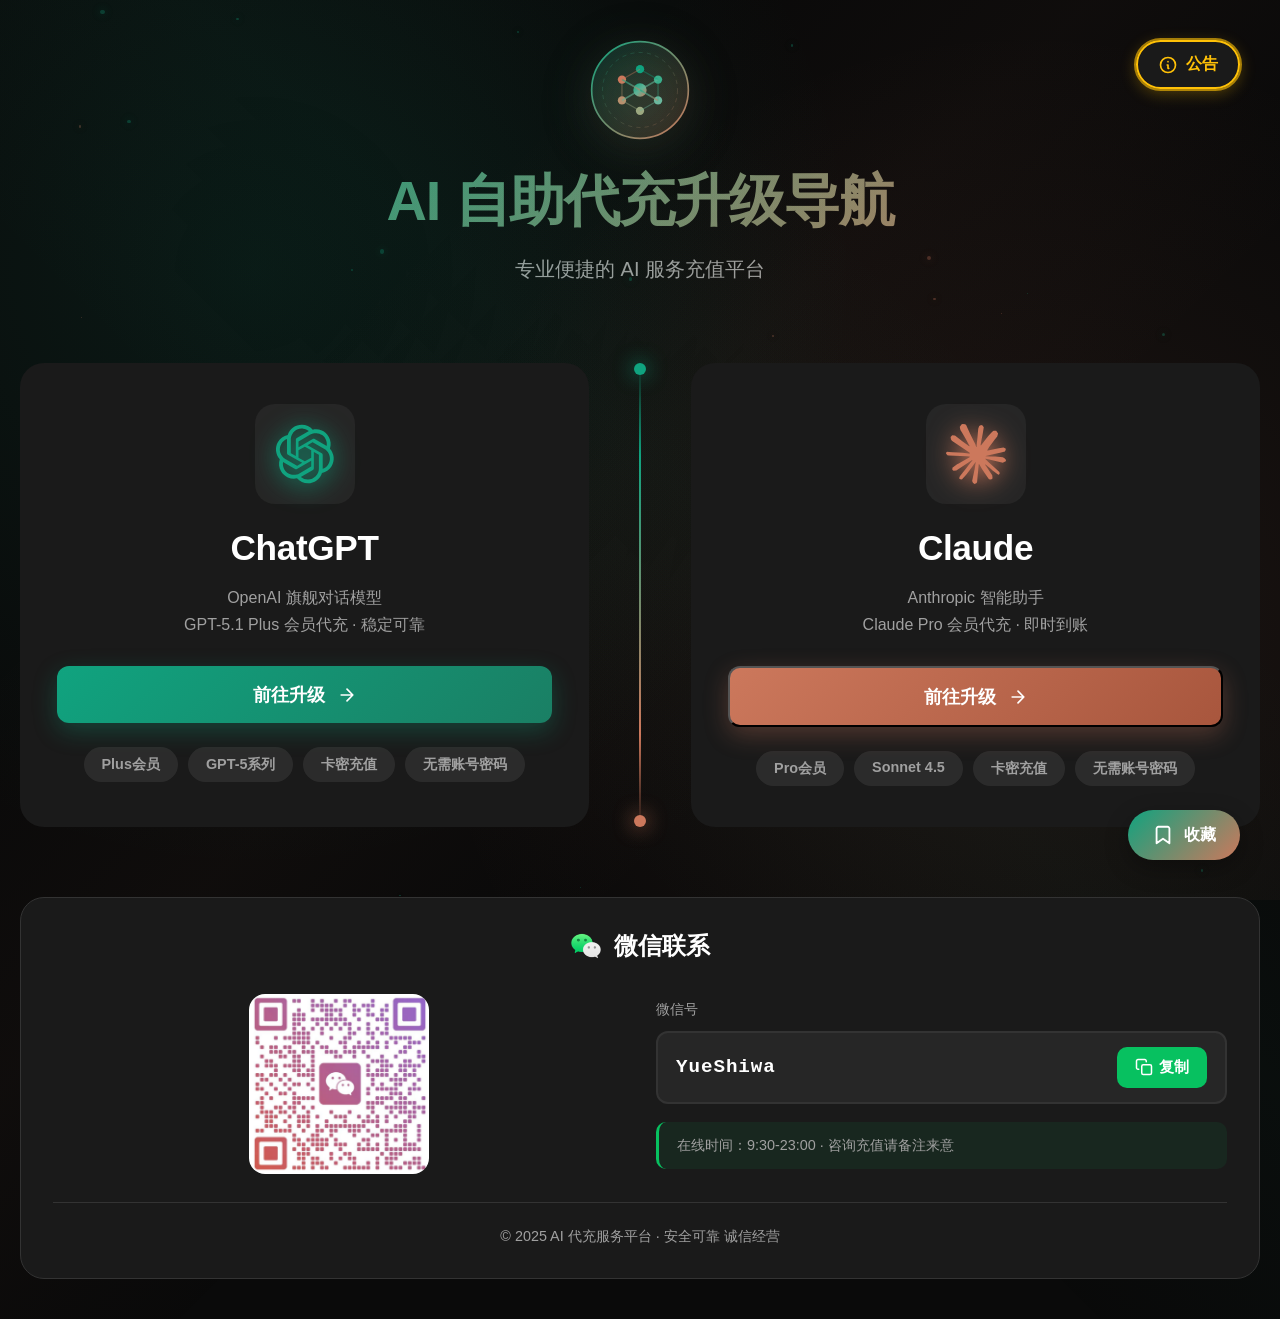
==== commit 31cf17b7: "部分优化" ====
--- a/index.html
+++ b/index.html
@@ -71,10 +71,9 @@
             <div class="service-card claude-card">
                 <div class="card-inner">
                     <div class="logo-container">
-                        <svg class="logo claude-logo" viewBox="0 0 100 100" fill="none" xmlns="http://www.w3.org/2000/svg">
-                            <rect width="100" height="100" rx="20" fill="currentColor"/>
-                            <path d="M71.5 35L60 65H52.5L41 35H48.5L56.25 57.5L64 35H71.5Z" fill="white"/>
-                            <path d="M35 35L28.5 65H36L42.5 35H35Z" fill="white"/>
+                        <svg class="logo claude-logo" viewBox="0 0 24 24" xmlns="http://www.w3.org/2000/svg">
+                            <title>Claude</title>
+                            <path d="M4.709 15.955l4.72-2.647.08-.23-.08-.128H9.2l-.79-.048-2.698-.073-2.339-.097-2.266-.122-.571-.121L0 11.784l.055-.352.48-.321.686.06 1.52.103 2.278.158 1.652.097 2.449.255h.389l.055-.157-.134-.098-.103-.097-2.358-1.596-2.552-1.688-1.336-.972-.724-.491-.364-.462-.158-1.008.656-.722.881.06.225.061.893.686 1.908 1.476 2.491 1.833.365.304.145-.103.019-.073-.164-.274-1.355-2.446-1.446-2.49-.644-1.032-.17-.619a2.97 2.97 0 01-.104-.729L6.283.134 6.696 0l.996.134.42.364.62 1.414 1.002 2.229 1.555 3.03.456.898.243.832.091.255h.158V9.01l.128-1.706.237-2.095.23-2.695.08-.76.376-.91.747-.492.584.28.48.685-.067.444-.286 1.851-.559 2.903-.364 1.942h.212l.243-.242.985-1.306 1.652-2.064.73-.82.85-.904.547-.431h1.033l.76 1.129-.34 1.166-1.064 1.347-.881 1.142-1.264 1.7-.79 1.36.073.11.188-.02 2.856-.606 1.543-.28 1.841-.315.833.388.091.395-.328.807-1.969.486-2.309.462-3.439.813-.042.03.049.061 1.549.146.662.036h1.622l3.02.225.79.522.474.638-.079.485-1.215.62-1.64-.389-3.829-.91-1.312-.329h-.182v.11l1.093 1.068 2.006 1.81 2.509 2.33.127.578-.322.455-.34-.049-2.205-1.657-.851-.747-1.926-1.62h-.128v.17l.444.649 2.345 3.521.122 1.08-.17.353-.608.213-.668-.122-1.374-1.925-1.415-2.167-1.143-1.943-.14.08-.674 7.254-.316.37-.729.28-.607-.461-.322-.747.322-1.476.389-1.924.315-1.53.286-1.9.17-.632-.012-.042-.14.018-1.434 1.967-2.18 2.945-1.726 1.845-.414.164-.717-.37.067-.662.401-.589 2.388-3.036 1.44-1.882.93-1.086-.006-.158h-.055L4.132 18.56l-1.13.146-.487-.456.061-.746.231-.243 1.908-1.312-.006.006z" fill="currentColor" fill-rule="nonzero"></path>
                         </svg>
                     </div>
                     <h2 class="service-title">Claude</h2>
@@ -98,12 +97,7 @@
         <!-- 微信联系名片 -->
         <footer class="contact-card">
             <div class="contact-header">
-                <svg class="wechat-icon" viewBox="0 0 24 24" fill="none" xmlns="http://www.w3.org/2000/svg">
-                    <path d="M8.5 11.5C9.32843 11.5 10 10.8284 10 10C10 9.17157 9.32843 8.5 8.5 8.5C7.67157 8.5 7 9.17157 7 10C7 10.8284 7.67157 11.5 8.5 11.5Z" fill="currentColor"/>
-                    <path d="M13 10C13 10.8284 13.6716 11.5 14.5 11.5C15.3284 11.5 16 10.8284 16 10C16 9.17157 15.3284 8.5 14.5 8.5C13.6716 8.5 13 9.17157 13 10Z" fill="currentColor"/>
-                    <path d="M22 14.8C22 17.6719 19.1406 20 15.5 20C14.8594 20 14.25 19.9219 13.6562 19.7812L11 21L11.4688 18.5938C9.34375 17.3281 8 15.2188 8 12.9531C8 9.86719 10.4062 7.34375 13.4062 6.875C13.1406 7.53125 13 8.21875 13 8.93750C13 12.2344 15.9062 14.9062 19.5312 14.9062C20.4375 14.9062 21.2812 14.7344 22 14.4375V14.8Z" fill="currentColor"/>
-                    <path d="M17.5 2C13.3594 2 10 5.03125 10 8.75C10 10.8438 11.0781 12.7031 12.7812 13.9375L12.4375 16L14.7188 14.8125C15.2969 14.9375 15.8906 15 16.5 15C20.6406 15 23 12.4688 23 8.75C23 5.03125 19.6406 2 15.5 2H17.5Z" fill="currentColor"/>
-                </svg>
+                <img src="images/wechat_logo.png" alt="微信图标" class="wechat-icon">
                 <h3>微信联系</h3>
             </div>
             <div class="wechat-info">
@@ -122,7 +116,7 @@
                             <span class="copy-text">复制</span>
                         </button>
                     </div>
-                    <p class="service-note">在线服务时间：9:30-23:00 · 咨询充值请备注来意</p>
+                    <p class="service-note">在线时间：9:30-23:00 · 咨询充值请备注来意</p>
                 </div>
             </div>
             <p class="copyright">© 2025 AI 代充服务平台 · 安全可靠 诚信经营</p>
--- a/css/style.css
+++ b/css/style.css
@@ -448,6 +448,7 @@
     overflow: visible;
     width: 100%;
     margin-bottom: 24px;
+    cursor: pointer;
 }
 
 .btn::before {
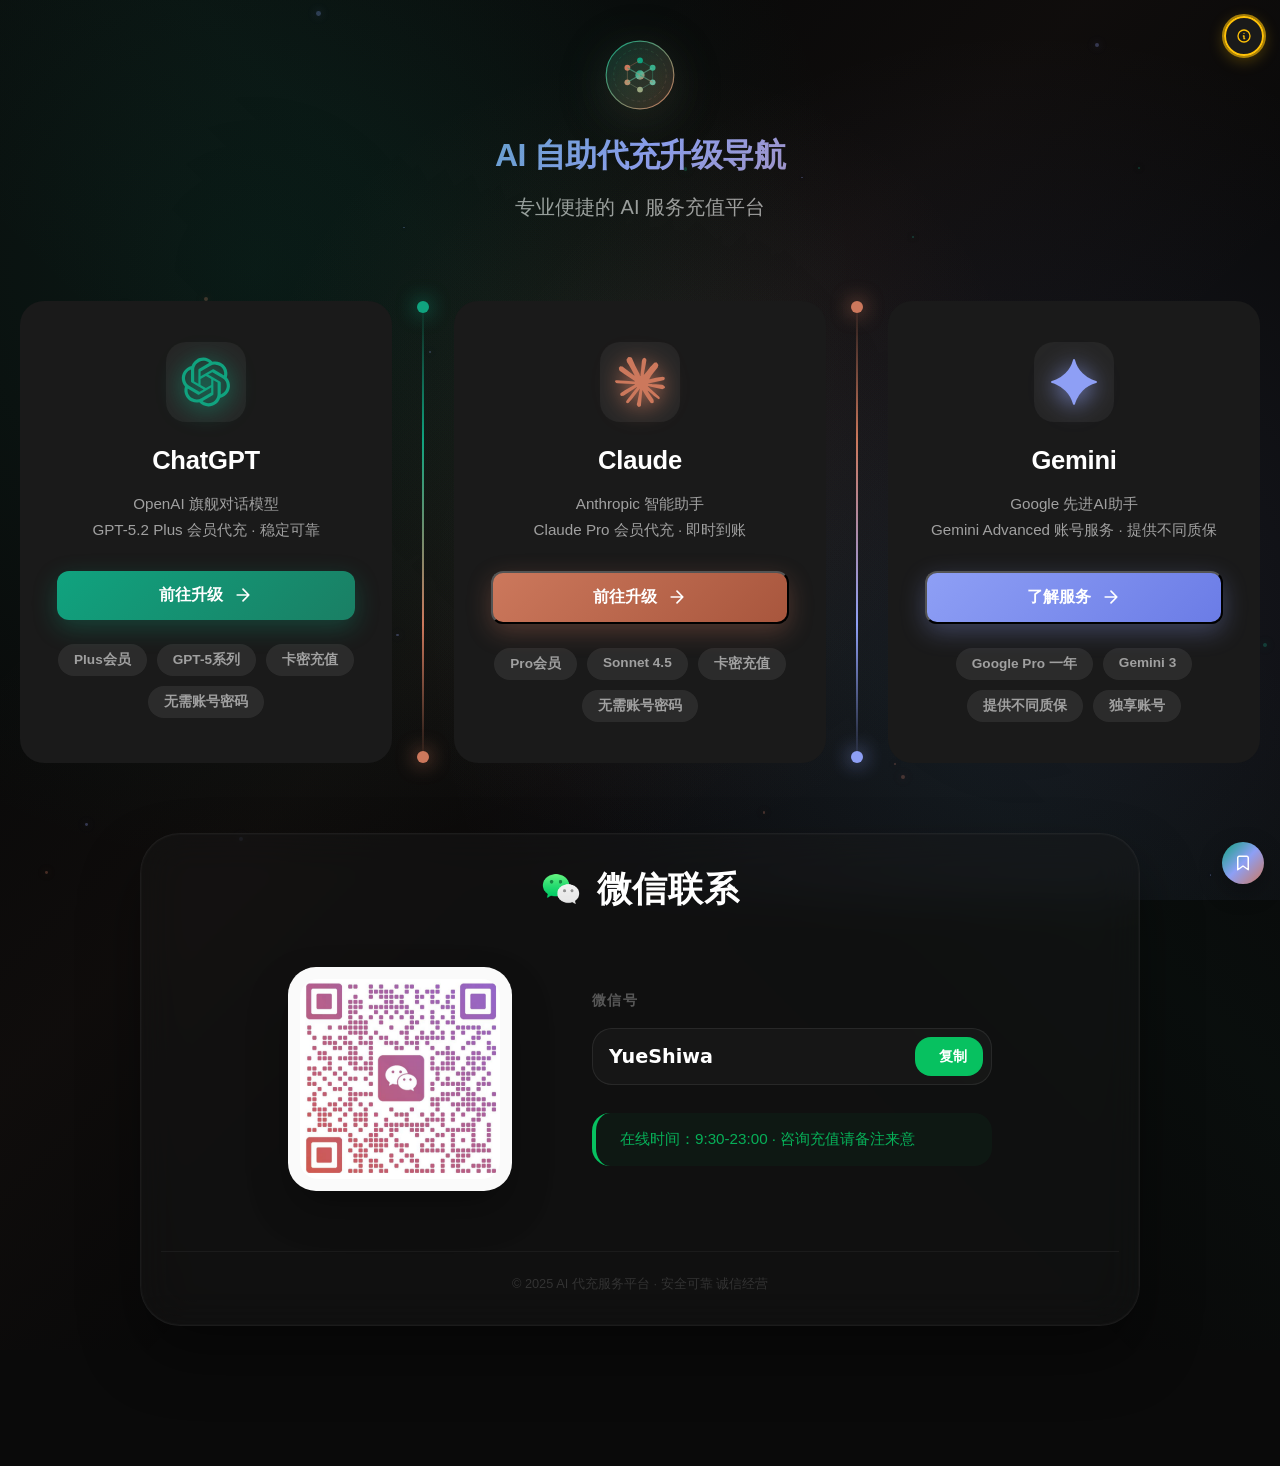
==== commit 37972710: "更新样式和功能，添加新图片资源 - 优化 CSS 样式布局 - 更新 HTML 结构和内容 - 增强 JavaScript 交互功能 - 添加新的图片资源  🤖 Generated with [Cla" ====
--- a/index.html
+++ b/index.html
@@ -3,7 +3,7 @@
 <head>
     <meta charset="UTF-8">
     <meta name="viewport" content="width=device-width, initial-scale=1.0">
-    <title>AI 自助代充升级导航 | ChatGPT & Claude</title>
+    <title>AI 自助代充升级导航 | ChatGPT & Gemini & Claude</title>
     <link rel="icon" type="image/svg+xml" href="images/logo.svg">
     <link rel="stylesheet" href="css/style.css">
 </head>
@@ -48,7 +48,7 @@
                         </svg>
                     </div>
                     <h2 class="service-title">ChatGPT</h2>
-                    <p class="service-desc">OpenAI 旗舰对话模型<br/>GPT-5.1 Plus 会员代充 · 稳定可靠</p>
+                    <p class="service-desc">OpenAI 旗舰对话模型<br/>GPT-5.2 Plus 会员代充 · 稳定可靠</p>
                     <a href="https://gptplus.uno" target="_blank" class="btn btn-gpt">
                         <span>前往升级</span>
                         <svg class="btn-icon" viewBox="0 0 24 24" fill="none" xmlns="http://www.w3.org/2000/svg">
@@ -64,8 +64,8 @@
                 </div>
             </div>
 
-            <!-- 中央分割线 -->
-            <div class="divider"></div>
+            <!-- 第一条分割线 -->
+            <div class="divider divider-1"></div>
 
             <!-- Claude 区域 -->
             <div class="service-card claude-card">
@@ -89,6 +89,34 @@
                         <span class="feature-tag">Sonnet 4.5</span>
                         <span class="feature-tag">卡密充值</span>
                         <span class="feature-tag">无需账号密码</span>
+                    </div>
+                </div>
+            </div>
+
+            <!-- 第二条分割线 -->
+            <div class="divider divider-2"></div>
+
+            <!-- Gemini 区域 -->
+            <div class="service-card gemini-card">
+                <div class="card-inner">
+                    <div class="logo-container">
+                        <svg class="logo gemini-logo" viewBox="0 0 24 24" fill="none" xmlns="http://www.w3.org/2000/svg">
+                            <path d="M20.616 10.835a14.147 14.147 0 01-4.45-3.001 14.111 14.111 0 01-3.678-6.452.503.503 0 00-.975 0 14.134 14.134 0 01-3.679 6.452 14.155 14.155 0 01-4.45 3.001c-.65.28-1.318.505-2.002.678a.502.502 0 000 .975c.684.172 1.35.397 2.002.677a14.147 14.147 0 014.45 3.001 14.112 14.112 0 013.679 6.453.502.502 0 00.975 0c.172-.685.397-1.351.677-2.003a14.145 14.145 0 013.001-4.45 14.113 14.113 0 016.453-3.678.503.503 0 000-.975 13.245 13.245 0 01-2.003-.678z" fill="currentColor"/>
+                        </svg>
+                    </div>
+                    <h2 class="service-title">Gemini</h2>
+                    <p class="service-desc">Google 先进AI助手<br/>Gemini Advanced 账号服务 · 提供不同质保</p>
+                    <button class="btn btn-gemini" onclick="openGeminiShop()">
+                        <span>了解服务</span>
+                        <svg class="btn-icon" viewBox="0 0 24 24" fill="none" xmlns="http://www.w3.org/2000/svg">
+                            <path d="M5 12H19M19 12L12 5M19 12L12 19" stroke="currentColor" stroke-width="2" stroke-linecap="round" stroke-linejoin="round"/>
+                        </svg>
+                    </button>
+                    <div class="features">
+                        <span class="feature-tag">Google Pro 一年</span>
+                        <span class="feature-tag">Gemini 3</span>
+                        <span class="feature-tag">提供不同质保</span>
+                        <span class="feature-tag">独享账号</span>
                     </div>
                 </div>
             </div>
@@ -153,12 +181,12 @@
                                 <td>¥1550/月</td>
                                 <td>封号按剩余天数退款</td>
                             </tr>
-                            <tr>
+                            <!-- <tr>
                                 <td>Gemini Advanced</td>
                                 <td>$19.99/月</td>
                                 <td>¥185/月</td>
                                 <td>无售后</td>
-                            </tr>
+                            </tr> -->
                             <tr>
                                 <td>SuperGrok</td>
                                 <td>$30/月</td>
@@ -250,6 +278,88 @@
                 </div>
             </div>
         </div>
+
+        <!-- Gemini账号服务弹窗 -->
+        <div class="claude-modal" id="geminiModal">
+            <div class="claude-modal-overlay" onclick="closeGeminiModal()"></div>
+            <div class="claude-modal-content">
+                <div class="claude-modal-header">
+                    <h2>Gemini 账号服务说明</h2>
+                    <button class="claude-modal-close" onclick="closeGeminiModal()">×</button>
+                </div>
+                <div class="claude-modal-body">
+                    <div class="choice-cards">
+                        <div class="choice-card">
+                            <div class="choice-icon" style="background: rgba(142, 159, 245, 0.15);">
+                                <svg viewBox="0 0 24 24" fill="none" xmlns="http://www.w3.org/2000/svg" style="color: #8e9ff5;">
+                                    <path d="M16 21V5C16 4.46957 15.7893 3.96086 15.4142 3.58579C15.0391 3.21071 14.5304 3 14 3H10C9.46957 3 8.96086 3.21071 8.58579 3.58579C8.21071 3.96086 8 4.46957 8 5V21M4 7H20M4 17H20M6 3H18C19.1046 3 20 3.89543 20 5V19C20 20.1046 19.1046 21 18 21H6C4.89543 21 4 20.1046 4 19V5C4 3.89543 4.89543 3 6 3Z" stroke="currentColor" stroke-width="2" stroke-linecap="round" stroke-linejoin="round"/>
+                                </svg>
+                            </div>
+                            <h3 class="choice-title">账号服务</h3>
+                            <p class="choice-desc">提供独享Gemini Advanced账号<br/>带质保，安全可靠</p>
+                            <ul class="choice-features">
+                                <li>✓ 独享账号，可自行修改密码</li>
+                                <li>✓ Gemini Advanced会员</li>
+                                <li>✓ 提供质保服务</li>
+                                <li>✓ 人工服务，联系客服咨询</li>
+                            </ul>
+                            <a href="#" onclick="scrollToContact(); closeGeminiModal(); return false;" class="choice-btn choice-btn-primary">
+                                <span>联系客服</span>
+                                <svg viewBox="0 0 24 24" fill="none" xmlns="http://www.w3.org/2000/svg">
+                                    <path d="M5 12H19M19 12L12 5M19 12L12 19" stroke="currentColor" stroke-width="2" stroke-linecap="round" stroke-linejoin="round"/>
+                                </svg>
+                            </a>
+                        </div>
+                    </div>
+                </div>
+            </div>
+        </div>
+
+        <!-- Gemini 商城跳转提示弹窗 (高级感升级版) -->
+        <div class="claude-modal premium-modal" id="geminiShopModal">
+            <div class="claude-modal-overlay" onclick="closeGeminiShopModal()"></div>
+            <div class="claude-modal-content gemini-premium-content">
+                <!-- 背景装饰流光 -->
+                <div class="modal-glow"></div>
+                
+                <div class="claude-modal-header">
+                    <div class="header-title-wrapper">
+                        <span class="premium-badge">安全访问</span>
+                        <h2>即将进入商城</h2>
+                    </div>
+                    <button class="claude-modal-close" onclick="closeGeminiShopModal()">×</button>
+                </div>
+                
+                <div class="claude-modal-body">
+                    <div class="premium-alert-icon">
+                        <div class="icon-ring"></div>
+                        <div class="icon-ring-outer"></div>
+                        <svg viewBox="0 0 24 24" fill="none" xmlns="http://www.w3.org/2000/svg">
+                            <path d="M12 8V12M12 16H12.01M21 12C21 16.9706 16.9706 21 12 21C7.02944 21 3 16.9706 3 12C3 7.02944 7.02944 3 12 3C16.9706 3 21 7.02944 21 12Z" stroke="currentColor" stroke-width="2" stroke-linecap="round" stroke-linejoin="round"/>
+                        </svg>
+                    </div>
+                    
+                    <div class="premium-message">
+                        <h3>网络环境提醒</h3>
+                        <p>为了确保商城支付功能的正常使用，如果您当前开启了代理/VPN导致页面无法加载：</p>
+                        <div class="tip-box">
+                            <span class="tip-icon">💡</span>
+                            <p>请尝试<strong>关闭代理</strong>后直接访问商城</p>
+                        </div>
+                    </div>
+
+                    <button onclick="confirmGeminiShop()" class="premium-confirm-btn">
+                        <span class="btn-shine"></span>
+                        <span class="btn-text">立即前往商城</span>
+                        <svg viewBox="0 0 24 24" fill="none" xmlns="http://www.w3.org/2000/svg" class="btn-arrow">
+                            <path d="M5 12H19M19 12L12 5M19 12L12 19" stroke="currentColor" stroke-width="2" stroke-linecap="round" stroke-linejoin="round"/>
+                        </svg>
+                    </button>
+                    
+                    <p class="auto-close-note">点击按钮后将为您新窗口打开链接</p>
+                </div>
+            </div>
+        </div>
     </div>
 
     <script src="js/script.js"></script>
--- a/css/style.css
+++ b/css/style.css
@@ -16,6 +16,12 @@
     --claude-secondary: #a8563d;
     --claude-light: #f5e6e0;
     --claude-gradient: linear-gradient(135deg, #cc785c 0%, #a8563d 100%);
+
+    /* Gemini 配色 */
+    --gemini-primary: #8e9ff5;
+    --gemini-secondary: #6b7ce6;
+    --gemini-light: #e8ebfc;
+    --gemini-gradient: linear-gradient(135deg, #8e9ff5 0%, #6b7ce6 100%);
 
     /* 通用配色 */
     --bg-dark: #0a0a0a;
@@ -44,7 +50,8 @@
     z-index: 0;
     background:
         radial-gradient(circle at 20% 30%, rgba(16, 163, 127, 0.1) 0%, transparent 50%),
-        radial-gradient(circle at 80% 70%, rgba(204, 120, 92, 0.1) 0%, transparent 50%);
+        radial-gradient(circle at 50% 50%, rgba(204, 120, 92, 0.08) 0%, transparent 50%),
+        radial-gradient(circle at 80% 70%, rgba(142, 159, 245, 0.1) 0%, transparent 50%);
     pointer-events: none;
 }
 
@@ -132,7 +139,7 @@
 .main-title {
     font-size: 3.5rem;
     font-weight: 800;
-    background: linear-gradient(135deg, var(--gpt-primary) 0%, var(--claude-primary) 100%);
+    background: linear-gradient(135deg, var(--gpt-primary) 0%, var(--gemini-primary) 50%, var(--claude-primary) 100%);
     -webkit-background-clip: text;
     -webkit-text-fill-color: transparent;
     background-clip: text;
@@ -242,8 +249,8 @@
 /* 主内容区域 */
 .main-content {
     display: grid;
-    grid-template-columns: 1fr auto 1fr;
-    gap: 50px;
+    grid-template-columns: 1fr auto 1fr auto 1fr;
+    gap: 30px;
     margin-bottom: 70px;
     align-items: stretch;
     position: relative;
@@ -255,15 +262,28 @@
     width: 2px;
     height: 100%;
     min-height: 420px;
+    position: relative;
+    animation: dividerGlow 3s ease-in-out infinite;
+}
+
+.divider.divider-1 {
     background: linear-gradient(
         to bottom,
         transparent,
-        var(--gpt-primary) 20%,
-        var(--claude-primary) 80%,
+        var(--gpt-primary) 30%,
+        var(--claude-primary) 70%,
         transparent
     );
-    position: relative;
-    animation: dividerGlow 3s ease-in-out infinite;
+}
+
+.divider.divider-2 {
+    background: linear-gradient(
+        to bottom,
+        transparent,
+        var(--claude-primary) 30%,
+        var(--gemini-primary) 70%,
+        transparent
+    );
 }
 
 .divider::before,
@@ -277,16 +297,28 @@
     border-radius: 50%;
 }
 
-.divider::before {
+.divider.divider-1::before {
     top: 0;
     background: var(--gpt-primary);
     box-shadow: 0 0 20px var(--gpt-primary);
 }
 
-.divider::after {
+.divider.divider-1::after {
     bottom: 0;
     background: var(--claude-primary);
     box-shadow: 0 0 20px var(--claude-primary);
+}
+
+.divider.divider-2::before {
+    top: 0;
+    background: var(--claude-primary);
+    box-shadow: 0 0 20px var(--claude-primary);
+}
+
+.divider.divider-2::after {
+    bottom: 0;
+    background: var(--gemini-primary);
+    box-shadow: 0 0 20px var(--gemini-primary);
 }
 
 @keyframes dividerGlow {
@@ -351,6 +383,27 @@
     opacity: 0.05;
 }
 
+.gemini-card {
+    color: var(--gemini-primary);
+    animation-delay: 0.15s;
+}
+
+.gemini-card::after {
+    content: '';
+    position: absolute;
+    top: -50%;
+    left: -50%;
+    width: 200%;
+    height: 200%;
+    background: radial-gradient(circle, var(--gemini-primary) 0%, transparent 70%);
+    opacity: 0;
+    transition: opacity 0.4s;
+}
+
+.gemini-card:hover::after {
+    opacity: 0.05;
+}
+
 .claude-card {
     color: var(--claude-primary);
     animation-delay: 0.2s;
@@ -408,6 +461,13 @@
 
 .gpt-logo {
     color: var(--gpt-primary);
+}
+
+.gemini-logo {
+    color: var(--gemini-primary);
+    width: 70px;
+    height: 70px;
+    filter: drop-shadow(0 4px 12px rgba(142, 159, 245, 0.8));
 }
 
 .claude-logo {
@@ -496,6 +556,17 @@
     transform: translateY(-2px);
 }
 
+.btn-gemini {
+    background: var(--gemini-gradient);
+    color: white;
+    box-shadow: 0 8px 24px rgba(142, 159, 245, 0.3);
+}
+
+.btn-gemini:hover {
+    box-shadow: 0 12px 32px rgba(142, 159, 245, 0.4);
+    transform: translateY(-2px);
+}
+
 .btn-claude {
     background: var(--claude-gradient);
     color: white;
@@ -530,182 +601,160 @@
     color: var(--gpt-primary);
 }
 
+.gemini-card .feature-tag:hover {
+    background: var(--gemini-light);
+    color: var(--gemini-primary);
+}
+
 .claude-card .feature-tag:hover {
     background: var(--claude-light);
     color: var(--claude-primary);
 }
 
-/* 微信联系名片 */
+/* 微信联系名片 - 极致视觉优化 */
 .contact-card {
-    background: var(--bg-card);
-    border-radius: 24px;
-    padding: 32px;
-    border: 1px solid var(--divider);
+    background: rgba(26, 26, 26, 0.4);
+    backdrop-filter: blur(20px);
+    -webkit-backdrop-filter: blur(20px);
+    border-radius: 40px;
+    padding: 60px 80px;
+    border: 1px solid rgba(255, 255, 255, 0.05);
     animation: fadeInUp 0.8s ease-out 0.3s both;
     position: relative;
     z-index: 5;
+    max-width: 1000px;
+    margin: 40px auto 100px;
+    box-shadow: 
+        0 30px 60px rgba(0, 0, 0, 0.4),
+        0 0 0 1px rgba(255, 255, 255, 0.02) inset;
 }
 
 .contact-header {
     display: flex;
     align-items: center;
     justify-content: center;
-    gap: 12px;
-    margin-bottom: 32px;
+    gap: 16px;
+    margin-bottom: 54px;
+    position: relative;
 }
 
 .wechat-icon {
-    width: 32px;
-    height: 32px;
-    color: #07c160;
+    width: 40px;
+    height: 40px;
+    filter: none;
 }
 
 .contact-header h3 {
-    font-size: 1.5rem;
-    font-weight: 700;
+    font-size: 2.2rem;
+    font-weight: 800;
+    color: #ffffff;
+    letter-spacing: 0.02em;
+    margin: 0;
 }
 
 .wechat-info {
-    display: grid;
-    grid-template-columns: 1fr 1fr;
-    gap: 32px;
-    margin-bottom: 28px;
-    align-items: center;
+    display: flex;
+    justify-content: center;
+    align-items: center;
+    gap: 80px;
 }
 
 .qr-code-container {
-    display: flex;
-    justify-content: center;
-    align-items: center;
-}
-
-.qr-placeholder {
-    width: 180px;
-    height: 180px;
-    background: rgba(255, 255, 255, 0.03);
-    border-radius: 16px;
-    display: flex;
-    flex-direction: column;
-    align-items: center;
-    justify-content: center;
-    gap: 12px;
-    border: 2px dashed var(--divider);
-    transition: all 0.3s;
-}
-
-.qr-placeholder:hover {
-    background: rgba(255, 255, 255, 0.06);
-    border-color: #07c160;
-}
-
-.qr-placeholder svg {
-    width: 90px;
-    height: 90px;
-    color: var(--text-secondary);
-}
-
-.qr-placeholder p {
-    color: var(--text-secondary);
-    font-size: 0.9rem;
-    font-weight: 500;
+    padding: 12px;
+    background: rgba(255, 255, 255, 0.98);
+    border-radius: 28px;
+    box-shadow: 0 20px 40px rgba(0, 0, 0, 0.3);
+    transition: all 0.4s cubic-bezier(0.175, 0.885, 0.32, 1.275);
+    flex-shrink: 0;
+}
+
+.qr-code-container:hover {
+    transform: translateY(-10px) scale(1.03);
+    box-shadow: 0 30px 60px rgba(0, 0, 0, 0.4);
 }
 
 .qr-code {
-    width: 180px;
-    height: 180px;
-    border-radius: 16px;
-    object-fit: cover;
+    width: 200px;
+    height: 200px;
+    display: block;
+    border-radius: 18px;
 }
 
 .wechat-id-section {
     display: flex;
     flex-direction: column;
     gap: 18px;
+    flex: 1;
+    max-width: 400px;
 }
 
 .wechat-label {
-    color: var(--text-secondary);
+    color: rgba(255, 255, 255, 0.3);
     font-size: 0.9rem;
-    font-weight: 500;
-    margin-bottom: -6px;
+    font-weight: 600;
+    text-transform: uppercase;
+    letter-spacing: 0.1em;
 }
 
 .wechat-id-box {
     display: flex;
     align-items: center;
-    gap: 12px;
-    padding: 14px 18px;
-    background: rgba(255, 255, 255, 0.05);
-    border-radius: 12px;
-    border: 2px solid var(--divider);
+    justify-content: space-between;
+    gap: 20px;
+    padding: 8px 8px 8px 24px;
+    background: rgba(255, 255, 255, 0.03);
+    border-radius: 20px;
+    border: 1px solid rgba(255, 255, 255, 0.08);
     transition: all 0.3s;
 }
 
 .wechat-id-box:hover {
-    background: rgba(255, 255, 255, 0.08);
-    border-color: #07c160;
+    background: rgba(255, 255, 255, 0.06);
+    border-color: rgba(7, 193, 96, 0.4);
 }
 
 .wechat-id {
-    flex: 1;
-    font-size: 1.2rem;
+    font-size: 1.6rem;
     font-weight: 700;
-    color: var(--text-primary);
-    font-family: 'Courier New', monospace;
-    letter-spacing: 0.05em;
+    color: #ffffff;
+    font-family: -apple-system, system-ui, sans-serif;
 }
 
 .copy-btn {
     display: flex;
     align-items: center;
-    gap: 6px;
-    padding: 10px 18px;
+    gap: 8px;
+    padding: 14px 28px;
     background: #07c160;
     color: white;
     border: none;
-    border-radius: 10px;
-    font-size: 0.95rem;
-    font-weight: 600;
+    border-radius: 16px;
+    font-size: 1rem;
+    font-weight: 700;
     cursor: pointer;
     transition: all 0.3s;
     white-space: nowrap;
 }
 
-.copy-btn:hover {
-    background: #06ad56;
-    transform: translateY(-2px);
-    box-shadow: 0 8px 16px rgba(7, 193, 96, 0.3);
-}
-
-.copy-btn:active {
-    transform: translateY(0);
-}
-
-.copy-icon {
-    width: 18px;
-    height: 18px;
-}
-
-.copy-btn.copied {
-    background: #52c41a;
-}
-
 .service-note {
-    color: var(--text-secondary);
-    font-size: 0.9rem;
-    line-height: 1.6;
-    padding: 12px 18px;
-    background: rgba(7, 193, 96, 0.08);
-    border-radius: 10px;
-    border-left: 3px solid #07c160;
+    color: rgba(7, 193, 96, 0.9);
+    font-size: 0.95rem;
+    font-weight: 500;
+    padding: 16px 24px;
+    background: rgba(7, 193, 96, 0.05);
+    border-radius: 18px;
+    border-left: 4px solid #07c160;
+    margin-top: 10px;
 }
 
 .copyright {
     text-align: center;
-    color: var(--text-secondary);
-    font-size: 0.9rem;
+    color: rgba(255, 255, 255, 0.15);
+    font-size: 0.8rem;
+    margin-top: 60px;
     padding-top: 24px;
-    border-top: 1px solid var(--divider);
+    border-top: 1px solid rgba(255, 255, 255, 0.05);
+    width: 100%;
 }
 
 /* 动画 */
@@ -747,7 +796,7 @@
     align-items: center;
     gap: 10px;
     padding: 14px 24px;
-    background: linear-gradient(135deg, var(--gpt-primary) 0%, var(--claude-primary) 100%);
+    background: linear-gradient(135deg, var(--gpt-primary) 0%, var(--gemini-primary) 50%, var(--claude-primary) 100%);
     color: white;
     border: none;
     border-radius: 50px;
@@ -762,7 +811,7 @@
 
 .bookmark-btn:hover {
     transform: translateY(-5px) scale(1.05);
-    box-shadow: 0 12px 32px rgba(16, 163, 127, 0.4), 0 12px 32px rgba(204, 120, 92, 0.4);
+    box-shadow: 0 12px 32px rgba(16, 163, 127, 0.4), 0 12px 32px rgba(142, 159, 245, 0.3), 0 12px 32px rgba(204, 120, 92, 0.4);
 }
 
 .bookmark-btn:active {
@@ -861,14 +910,14 @@
 .bookmark-toast-title kbd {
     display: inline-block;
     padding: 4px 10px;
-    background: linear-gradient(135deg, var(--gpt-primary) 0%, var(--claude-primary) 100%);
+    background: linear-gradient(135deg, var(--gpt-primary) 0%, var(--gemini-primary) 50%, var(--claude-primary) 100%);
     color: white;
     border-radius: 6px;
     font-family: 'Courier New', monospace;
     font-size: 0.95rem;
     font-weight: 700;
     margin: 0 4px;
-    box-shadow: 0 2px 8px rgba(16, 163, 127, 0.3);
+    box-shadow: 0 2px 8px rgba(142, 159, 245, 0.4);
 }
 
 .bookmark-toast-subtitle {
@@ -1382,22 +1431,48 @@
         height: 2px;
         min-height: auto;
         margin: 0 auto;
+    }
+
+    .divider.divider-1 {
         background: linear-gradient(
             to right,
             transparent,
-            var(--gpt-primary) 20%,
-            var(--claude-primary) 80%,
+            var(--gpt-primary) 30%,
+            var(--claude-primary) 70%,
             transparent
         );
     }
 
-    .divider::before {
+    .divider.divider-2 {
+        background: linear-gradient(
+            to right,
+            transparent,
+            var(--claude-primary) 30%,
+            var(--gemini-primary) 70%,
+            transparent
+        );
+    }
+
+    .divider.divider-1::before {
         left: 0;
         top: 50%;
         transform: translate(-50%, -50%);
     }
 
-    .divider::after {
+    .divider.divider-1::after {
+        right: auto;
+        left: 100%;
+        top: 50%;
+        transform: translate(-50%, -50%);
+    }
+
+    .divider.divider-2::before {
+        left: 0;
+        top: 50%;
+        transform: translate(-50%, -50%);
+    }
+
+    .divider.divider-2::after {
         right: 0;
         left: auto;
         top: 50%;
@@ -1410,8 +1485,20 @@
     }
 
     .wechat-info {
-        grid-template-columns: 1fr;
-        gap: 24px;
+        flex-direction: column;
+        gap: 32px;
+    }
+
+    .wechat-id-section {
+        min-width: unset;
+        width: 100%;
+        align-items: center;
+    }
+
+    .wechat-id-box {
+        width: 100%;
+        max-width: 320px;
+        justify-content: space-between;
     }
 }
 
@@ -1611,25 +1698,213 @@
         padding: 14px 32px;
     }
 
-    .wechat-id {
-        font-size: 1.1rem;
-    }
-
-    .qr-placeholder {
-        width: 160px;
-        height: 160px;
-    }
-
-    .qr-placeholder svg {
-        width: 80px;
-        height: 80px;
-    }
-
     .contact-card {
-        padding: 28px 24px;
-    }
-}
-
+        padding: 32px 24px;
+    }
+
+    .qr-code {
+        width: 140px;
+        height: 140px;
+    }
+}
+
+/* 高级感弹窗样式升级 */
+.gemini-premium-content {
+    max-width: 550px !important;
+    background: linear-gradient(145deg, #161a25 0%, #0d0f14 100%) !important;
+    border: 1px solid rgba(142, 159, 245, 0.2) !important;
+    box-shadow: 0 30px 80px rgba(0, 0, 0, 0.8), 0 0 40px rgba(142, 159, 245, 0.05) !important;
+}
+
+.modal-glow {
+    position: absolute;
+    top: -100px;
+    right: -100px;
+    width: 300px;
+    height: 300px;
+    background: radial-gradient(circle, rgba(142, 159, 245, 0.1) 0%, transparent 70%);
+    z-index: 0;
+    pointer-events: none;
+}
+
+.header-title-wrapper {
+    display: flex;
+    flex-direction: column;
+    gap: 4px;
+}
+
+.premium-badge {
+    font-size: 0.75rem;
+    font-weight: 700;
+    text-transform: uppercase;
+    letter-spacing: 0.1em;
+    color: var(--gemini-primary);
+    background: rgba(142, 159, 245, 0.1);
+    padding: 4px 12px;
+    border-radius: 50px;
+    width: fit-content;
+}
+
+.premium-alert-icon {
+    position: relative;
+    width: 90px;
+    height: 90px;
+    margin: 0 auto 32px;
+    display: flex;
+    align-items: center;
+    justify-content: center;
+}
+
+.premium-alert-icon svg {
+    width: 44px;
+    height: 44px;
+    color: #ffc107;
+    z-index: 2;
+    filter: drop-shadow(0 0 10px rgba(255, 193, 7, 0.5));
+}
+
+.icon-ring {
+    position: absolute;
+    width: 100%;
+    height: 100%;
+    border-radius: 50%;
+    background: rgba(255, 193, 7, 0.05);
+    border: 1px solid rgba(255, 193, 7, 0.2);
+    animation: rotateRing 10s linear infinite;
+}
+
+.icon-ring-outer {
+    position: absolute;
+    width: 140%;
+    height: 140%;
+    border-radius: 50%;
+    border: 1px dashed rgba(255, 193, 7, 0.1);
+    animation: rotateRingRev 15s linear infinite;
+}
+
+@keyframes rotateRing {
+    from { transform: rotate(0deg); }
+    to { transform: rotate(360deg); }
+}
+
+@keyframes rotateRingRev {
+    from { transform: rotate(360deg); }
+    to { transform: rotate(0deg); }
+}
+
+.premium-message {
+    text-align: center;
+    margin-bottom: 40px;
+}
+
+.premium-message h3 {
+    font-size: 1.8rem;
+    font-weight: 800;
+    color: #ffffff;
+    margin-bottom: 16px;
+}
+
+.premium-message p {
+    color: var(--text-secondary);
+    line-height: 1.6;
+    font-size: 1rem;
+}
+
+.tip-box {
+    margin-top: 24px;
+    padding: 18px 24px;
+    background: rgba(255, 255, 255, 0.03);
+    border-radius: 16px;
+    border: 1px solid rgba(255, 255, 255, 0.05);
+    display: flex;
+    align-items: center;
+    gap: 12px;
+    text-align: left;
+}
+
+.tip-icon {
+    font-size: 1.5rem;
+}
+
+.tip-box p {
+    margin: 0;
+    color: var(--text-primary);
+    font-size: 0.95rem;
+}
+
+.tip-box strong {
+    color: #ffc107;
+    text-decoration: underline;
+    text-underline-offset: 4px;
+}
+
+.premium-confirm-btn {
+    width: 100%;
+    padding: 20px 32px;
+    background: var(--gemini-gradient);
+    border: none;
+    border-radius: 16px;
+    color: white;
+    font-size: 1.2rem;
+    font-weight: 800;
+    cursor: pointer;
+    display: flex;
+    align-items: center;
+    justify-content: center;
+    gap: 12px;
+    position: relative;
+    overflow: hidden;
+    transition: all 0.4s cubic-bezier(0.4, 0, 0.2, 1);
+    box-shadow: 0 10px 30px rgba(142, 159, 245, 0.4);
+}
+
+.premium-confirm-btn:hover {
+    transform: translateY(-4px) scale(1.02);
+    box-shadow: 0 15px 40px rgba(142, 159, 245, 0.6);
+}
+
+.btn-shine {
+    position: absolute;
+    top: 0;
+    left: -100%;
+    width: 100%;
+    height: 100%;
+    background: linear-gradient(
+        120deg,
+        transparent,
+        rgba(255, 255, 255, 0.3),
+        transparent
+    );
+    transition: all 0.6s;
+}
+
+.premium-confirm-btn:hover .btn-shine {
+    left: 100%;
+    transition: all 0.6s;
+}
+
+.btn-arrow {
+    width: 24px;
+    height: 24px;
+    transition: transform 0.3s;
+}
+
+.premium-confirm-btn:hover .btn-arrow {
+    transform: translateX(6px);
+}
+
+.auto-close-note {
+    text-align: center;
+    font-size: 0.85rem;
+    color: rgba(255, 255, 255, 0.3);
+    margin-top: 24px;
+}
+
+@media (max-width: 480px) {
+    .premium-message h3 { font-size: 1.5rem; }
+    .premium-confirm-btn { font-size: 1.1rem; padding: 16px 24px; }
+    .premium-alert-icon { transform: scale(0.8); margin-bottom: 16px; }
+}
 @media (max-width: 480px) {
     .claude-modal-header {
         padding: 16px 20px;
@@ -1638,6 +1913,7 @@
     .claude-modal-header h2 {
         font-size: 1.4rem;
     }
+}
 
     .claude-modal-close {
         width: 36px;
@@ -1862,26 +2138,20 @@
     }
 
     .contact-card {
-        padding: 24px 20px;
+        padding: 32px 20px;
     }
 
     .wechat-id {
-        font-size: 1rem;
+        font-size: 1.2rem;
     }
 
     .wechat-id-box {
-        flex-direction: column;
-        align-items: stretch;
+        padding: 8px 8px 8px 16px;
     }
 
     .copy-btn {
-        width: 100%;
-        justify-content: center;
-    }
-
-    .qr-placeholder {
-        width: 140px;
-        height: 140px;
+        padding: 10px 16px;
+        font-size: 0.9rem;
     }
 
     .qr-placeholder svg {
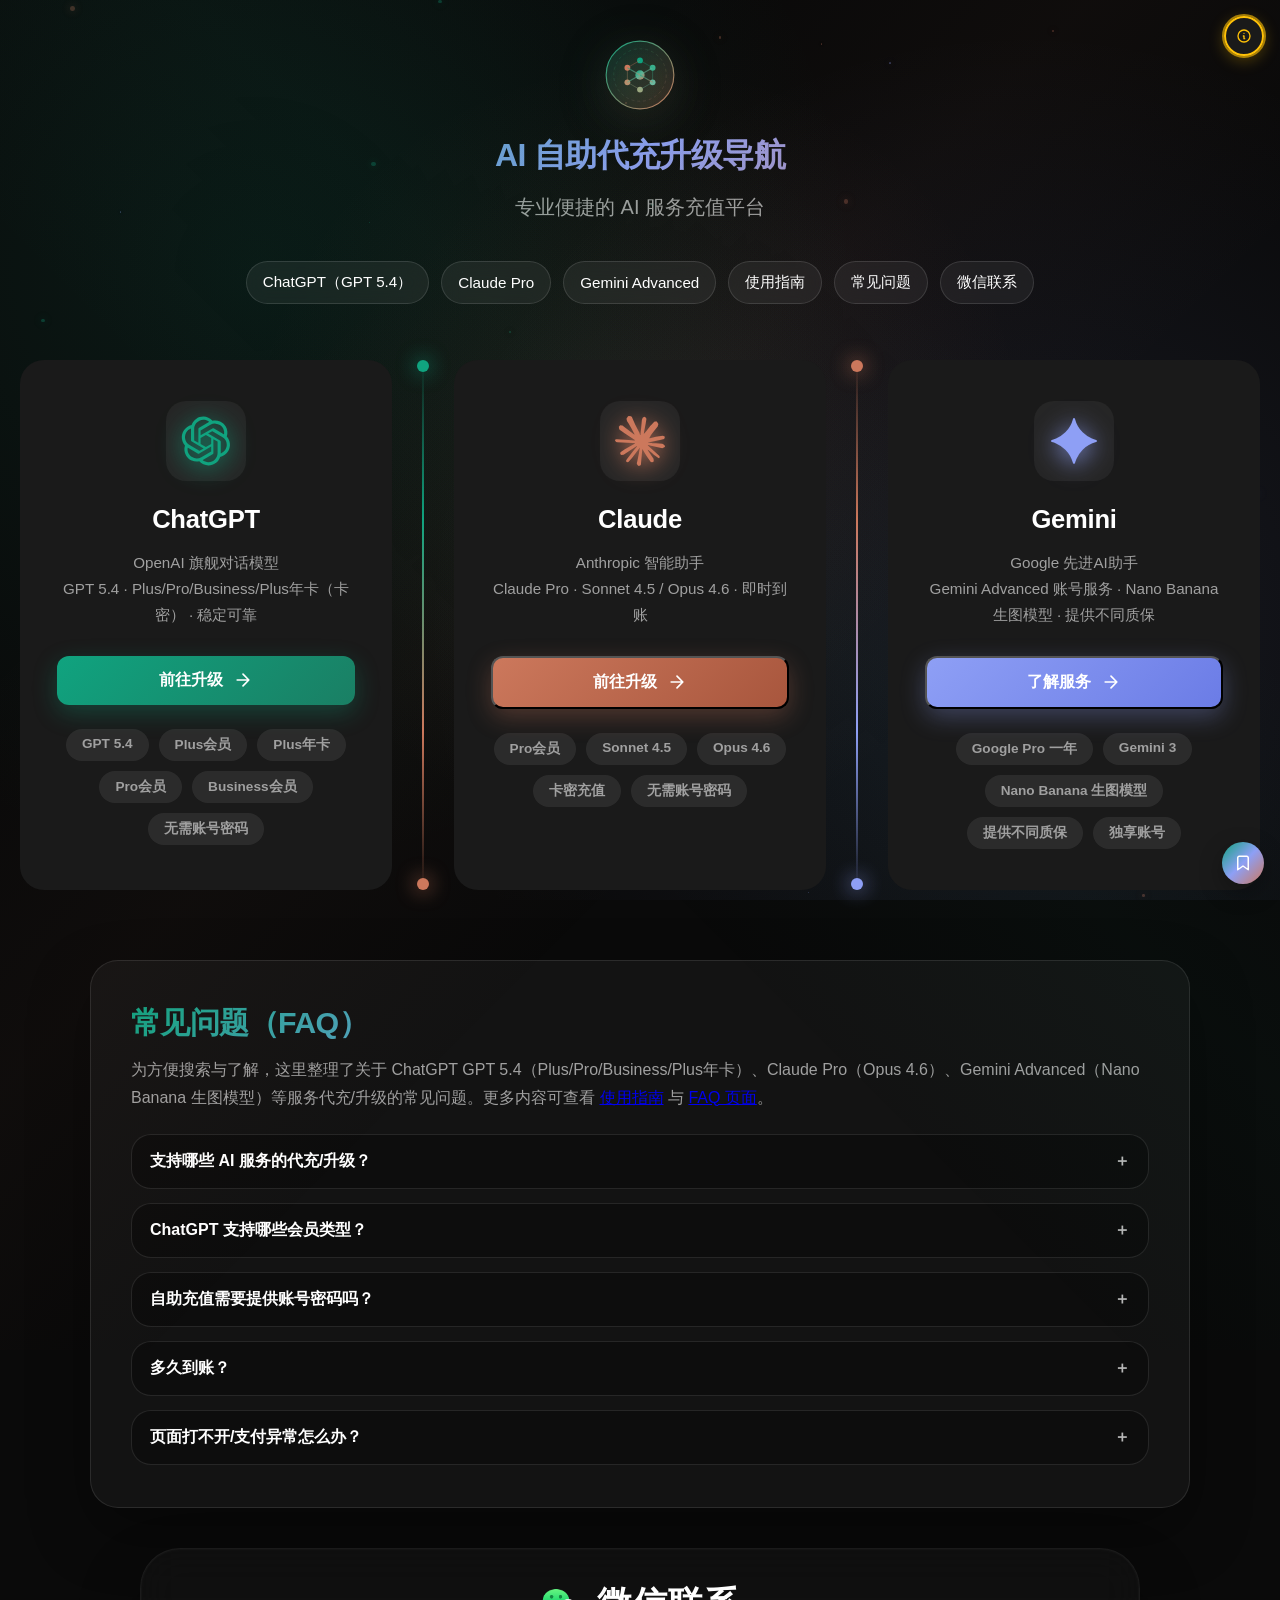
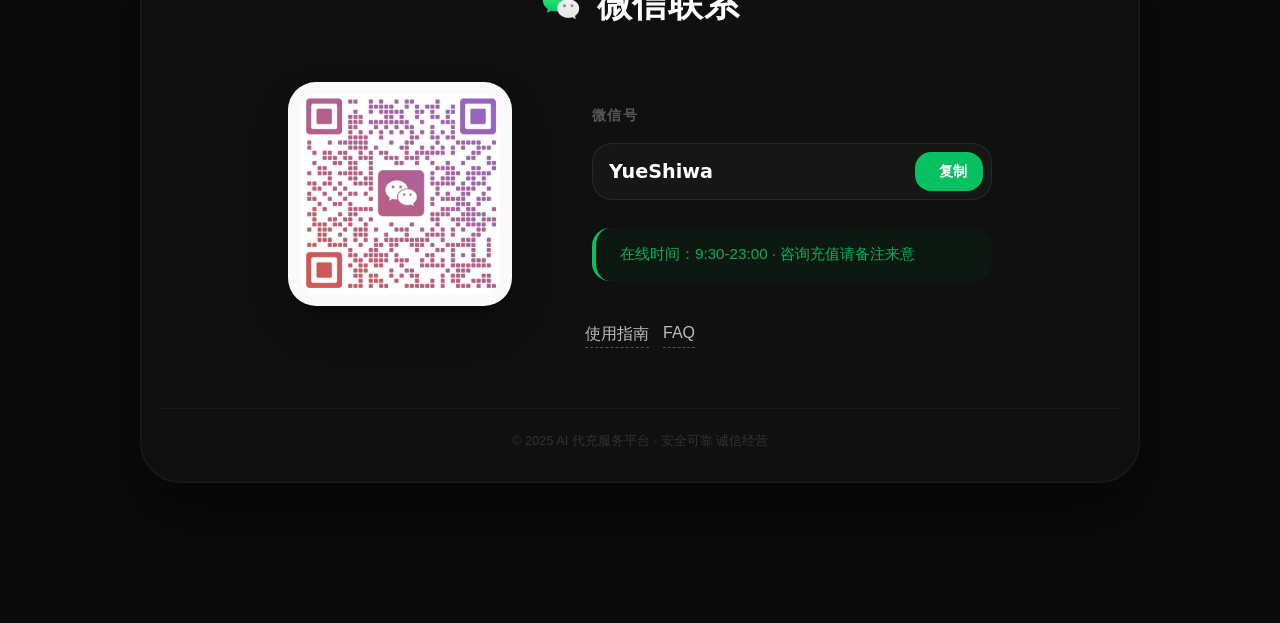
==== commit b185e93a: "SEO: update copy + add guide/faq pages" ====
--- a/index.html
+++ b/index.html
@@ -3,9 +3,120 @@
 <head>
     <meta charset="UTF-8">
     <meta name="viewport" content="width=device-width, initial-scale=1.0">
-    <title>AI 自助代充升级导航 | ChatGPT & Gemini & Claude</title>
+    <title>GPT 5.4 代充导航 | ChatGPT Plus/Pro/Business/年卡 · Claude Opus 4.6 · Gemini Nano Banana</title>
+    <meta name="description" content="AI 自助代充升级导航：ChatGPT GPT 5.4（Plus/Pro/Business/Plus年卡）、Claude Pro（Sonnet 4.5/Opus 4.6）、Gemini Advanced（Nano Banana 生图模型）等服务入口与操作指引；支持卡密自助与人工咨询，安全便捷，快速到账。">
+    <meta name="keywords" content="GPT 5.4,GPT-5.4,ChatGPT Plus代充,ChatGPT Pro代充,ChatGPT Business代充,ChatGPT Plus年卡,ChatGPT充值,Claude Pro代充,Claude Opus 4.6,Claude Sonnet 4.5,Gemini Advanced代充,Gemini Nano Banana生图模型,Gemini充值,Grok充值,Cursor Pro代充,AI代充,自助代充,卡密充值,AI充值服务">
+    <meta name="author" content="AI 充值服务平台">
+    <meta name="creator" content="AI 充值服务平台">
+    <meta name="publisher" content="AI 充值服务平台">
+    <meta name="robots" content="index, follow">
+    <meta name="googlebot" content="index, follow, max-video-preview:-1, max-image-preview:large, max-snippet:-1">
+    <meta name="format-detection" content="telephone=no, address=no, email=no">
+    <meta name="theme-color" content="#0b1220">
+
+    <link rel="canonical" href="./">
+    <link rel="alternate" hreflang="zh-CN" href="./">
+    <link rel="alternate" hreflang="x-default" href="./">
+
+    <meta property="og:title" content="AI 自助代充升级导航 | ChatGPT / Claude / Gemini">
+    <meta property="og:description" content="自助代充升级导航：ChatGPT GPT 5.4（Plus/Pro/Business/Plus年卡）、Claude Pro（Opus 4.6）、Gemini Advanced（Nano Banana 生图）等服务入口与操作指引。支持卡密自助与人工咨询，快速到账。">
+    <meta property="og:type" content="website">
+    <meta property="og:locale" content="zh_CN">
+    <meta property="og:site_name" content="AI 自助代充升级导航">
+    <meta property="og:url" content="./">
+    <meta property="og:image" content="images/og-image.png">
+    <meta property="og:image:width" content="1200">
+    <meta property="og:image:height" content="630">
+    <meta property="og:image:alt" content="AI 自助代充升级导航">
+
+    <meta name="twitter:card" content="summary_large_image">
+    <meta name="twitter:title" content="AI 自助代充升级导航 | ChatGPT / Claude / Gemini">
+    <meta name="twitter:description" content="自助代充升级导航：ChatGPT GPT 5.4（Plus/Pro/Business/Plus年卡）、Claude Pro（Opus 4.6）、Gemini Advanced（Nano Banana 生图）等服务入口与操作指引。">
+    <meta name="twitter:image" content="images/og-image.png">
+
     <link rel="icon" type="image/svg+xml" href="images/logo.svg">
+    <link rel="apple-touch-icon" href="images/logo.svg">
     <link rel="stylesheet" href="css/style.css">
+
+    <script type="application/ld+json">
+        {
+            "@context": "https://schema.org",
+            "@graph": [
+                {
+                    "@type": "WebSite",
+                    "@id": "./#website",
+                    "url": "./",
+                    "name": "AI 自助代充升级导航",
+                    "description": "AI 自助代充升级导航：ChatGPT GPT 5.4（Plus/Pro/Business/Plus年卡）、Claude Pro（Sonnet 4.5/Opus 4.6）、Gemini Advanced（Nano Banana 生图模型）等服务入口与操作指引。",
+                    "inLanguage": "zh-CN"
+                },
+                {
+                    "@type": "WebPage",
+                    "@id": "./#webpage",
+                    "url": "./",
+                    "name": "GPT 5.4 代充导航 | ChatGPT / Claude / Gemini",
+                    "description": "提供 ChatGPT GPT 5.4（Plus/Pro/Business/Plus年卡）、Claude Pro（Sonnet 4.5/Opus 4.6）、Gemini Advanced（Nano Banana 生图模型）等服务的自助充值入口与操作指引；支持卡密自助与人工咨询。",
+                    "isPartOf": {
+                        "@id": "./#website"
+                    },
+                    "inLanguage": "zh-CN",
+                    "primaryImageOfPage": {
+                        "@type": "ImageObject",
+                        "url": "images/og-image.png",
+                        "width": 1200,
+                        "height": 630
+                    }
+                },
+                {
+                    "@type": "FAQPage",
+                    "@id": "./#faq",
+                    "inLanguage": "zh-CN",
+                    "mainEntity": [
+                        {
+                            "@type": "Question",
+                            "name": "支持哪些 AI 服务的代充/升级？",
+                            "acceptedAnswer": {
+                                "@type": "Answer",
+                                "text": "当前页面提供 ChatGPT GPT 5.4（Plus/Pro/Business/Plus年卡）、Claude Pro（Sonnet 4.5 / Opus 4.6）、Gemini Advanced（Nano Banana 生图模型）等服务的自助入口与操作说明，并会根据实际情况更新其他服务（如 Grok、Cursor Pro 等）的指引。"
+                            }
+                        },
+                        {
+                            "@type": "Question",
+                            "name": "ChatGPT 支持哪些会员类型？",
+                            "acceptedAnswer": {
+                                "@type": "Answer",
+                                "text": "支持 Plus会员、Plus年卡、Pro会员、Business会员 等不同类型的升级/代充需求；具体以页面入口与说明为准。"
+                            }
+                        },
+                        {
+                            "@type": "Question",
+                            "name": "自助充值需要提供账号密码吗？",
+                            "acceptedAnswer": {
+                                "@type": "Answer",
+                                "text": "卡密自助充值一般不需要提供账号密码；如选择账号服务（例如 Gemini 独享账号服务），将按说明提供账号并支持质保服务。"
+                            }
+                        },
+                        {
+                            "@type": "Question",
+                            "name": "多久到账？",
+                            "acceptedAnswer": {
+                                "@type": "Answer",
+                                "text": "通常 1–2 分钟到账；具体以网络环境与服务状态为准。"
+                            }
+                        },
+                        {
+                            "@type": "Question",
+                            "name": "页面打不开/支付异常怎么办？",
+                            "acceptedAnswer": {
+                                "@type": "Answer",
+                                "text": "如果当前开启代理/VPN 导致页面无法加载，请尝试关闭代理后重试；也可以通过页面底部微信联系客服协助处理。"
+                            }
+                        }
+                    ]
+                }
+            ]
+        }
+    </script>
 </head>
 <body>
     <div class="container">
@@ -20,6 +131,15 @@
             <h1 class="main-title">AI 自助代充升级导航</h1>
             <p class="subtitle">专业便捷的 AI 服务充值平台</p>
         </header>
+
+        <nav class="quick-nav" aria-label="页面导航">
+            <a class="quick-link" href="#chatgpt">ChatGPT（GPT 5.4）</a>
+            <a class="quick-link" href="#claude">Claude Pro</a>
+            <a class="quick-link" href="#gemini">Gemini Advanced</a>
+            <a class="quick-link" href="guide.html">使用指南</a>
+            <a class="quick-link" href="#faq">常见问题</a>
+            <a class="quick-link" href="#contact">微信联系</a>
+        </nav>
 
         <!-- 右上角公告按钮 -->
         <button class="announcement-btn" onclick="openPriceModal()" title="查看人工充值价格">
@@ -40,25 +160,27 @@
         <!-- 主内容区域 -->
         <main class="main-content">
             <!-- ChatGPT 区域 -->
-            <div class="service-card gpt-card">
+            <div class="service-card gpt-card" id="chatgpt" aria-labelledby="chatgptTitle">
                 <div class="card-inner">
                     <div class="logo-container">
                         <svg class="logo gpt-logo" viewBox="0 0 41 41" fill="none" xmlns="http://www.w3.org/2000/svg">
                             <path d="M37.5324 16.8707C37.9808 15.5241 38.1363 14.0974 37.9886 12.6859C37.8409 11.2744 37.3934 9.91076 36.676 8.68622C35.6126 6.83404 33.9882 5.3676 32.0373 4.4985C30.0864 3.62941 27.9098 3.40259 25.8215 3.85078C24.8796 2.7893 23.7219 1.94125 22.4257 1.36341C21.1295 0.785575 19.7249 0.491269 18.3058 0.500197C16.1708 0.495044 14.0893 1.16803 12.3614 2.42214C10.6335 3.67624 9.34853 5.44666 8.6917 7.47815C7.30085 7.76286 5.98686 8.3414 4.8377 9.17505C3.68854 10.0087 2.73073 11.0782 2.02839 12.312C0.956464 14.1591 0.498905 16.2988 0.721698 18.4228C0.944492 20.5467 1.83612 22.5449 3.268 24.1293C2.81966 25.4759 2.66413 26.9026 2.81182 28.3141C2.95951 29.7256 3.40701 31.0892 4.12437 32.3138C5.18791 34.1659 6.8123 35.6322 8.76321 36.5013C10.7141 37.3704 12.8907 37.5973 14.9789 37.1492C15.9208 38.2107 17.0786 39.0587 18.3747 39.6366C19.6709 40.2144 21.0755 40.5087 22.4946 40.4998C24.6307 40.5054 26.7133 39.8321 28.4418 38.5772C30.1704 37.3223 31.4556 35.5506 32.1119 33.5179C33.5027 33.2332 34.8167 32.6547 35.9659 31.821C37.115 30.9874 38.0728 29.9178 38.7752 28.684C39.8458 26.8371 40.3023 24.6979 40.0789 22.5748C39.8556 20.4517 38.9639 18.4544 37.5324 16.8707ZM22.4978 37.8849C20.7443 37.8874 19.0459 37.2733 17.6994 36.1501C17.7601 36.117 17.8666 36.0586 17.936 36.0161L25.9004 31.4156C26.1003 31.3019 26.2663 31.137 26.3813 30.9378C26.4964 30.7386 26.5563 30.5124 26.5549 30.2825V19.0542L29.9213 20.998C29.9389 21.0068 29.9541 21.0198 29.9656 21.0359C29.977 21.052 29.9842 21.0707 29.9867 21.0902V30.3889C29.9842 32.375 29.1946 34.2791 27.7909 35.6841C26.3872 37.0892 24.4838 37.8806 22.4978 37.8849ZM6.39227 31.0064C5.51397 29.4888 5.19742 27.7107 5.49804 25.9832C5.55718 26.0187 5.66048 26.0818 5.73461 26.1244L13.699 30.7248C13.8975 30.8408 14.1233 30.902 14.3532 30.902C14.583 30.902 14.8088 30.8408 15.0073 30.7248L24.731 25.1103V28.9979C24.7321 29.0177 24.7283 29.0376 24.7199 29.0556C24.7115 29.0736 24.6988 29.0893 24.6829 29.1012L16.6317 33.7497C14.9096 34.7416 12.8643 35.0097 10.9447 34.4954C9.02506 33.9811 7.38785 32.7263 6.39227 31.0064ZM4.29707 13.6194C5.17156 12.0998 6.55279 10.9364 8.19885 10.3327C8.19885 10.4013 8.19491 10.5228 8.19491 10.6071V19.808C8.19351 20.0378 8.25334 20.2638 8.36823 20.4629C8.48312 20.6619 8.64893 20.8267 8.84863 20.9404L18.5723 26.5542L15.206 28.4979C15.1894 28.5089 15.1703 28.5155 15.1505 28.5173C15.1307 28.5191 15.1107 28.516 15.0924 28.5082L7.04046 23.8557C5.32135 22.8601 4.06716 21.2235 3.55289 19.3046C3.03862 17.3858 3.30624 15.3413 4.29707 13.6194ZM31.955 20.0556L22.2312 14.4411L25.5976 12.4981C25.6142 12.4872 25.6333 12.4805 25.6531 12.4787C25.6729 12.4769 25.6928 12.4801 25.7111 12.4879L33.7631 17.1364C34.9967 17.849 36.0017 18.8982 36.6606 20.1613C37.3194 21.4244 37.6047 22.849 37.4832 24.2684C37.3617 25.6878 36.8382 27.0432 35.9743 28.1759C35.1103 29.3086 33.9415 30.1717 32.6047 30.6641C32.6047 30.5947 32.6047 30.4733 32.6047 30.3889V21.188C32.6066 20.9586 32.5474 20.7328 32.4332 20.5338C32.319 20.3348 32.154 20.1698 31.955 20.0556ZM35.3055 15.0128C35.2464 14.9765 35.1431 14.9142 35.069 14.8717L27.1045 10.2712C26.906 10.1554 26.6803 10.0943 26.4504 10.0943C26.2206 10.0943 25.9948 10.1554 25.7963 10.2712L16.0726 15.8858V11.9982C16.0715 11.9783 16.0753 11.9585 16.0837 11.9405C16.0921 11.9225 16.1048 11.9068 16.1207 11.8949L24.1719 7.25025C25.4053 6.53903 26.8158 6.19376 28.2383 6.25482C29.6608 6.31589 31.0364 6.78077 32.2044 7.59508C33.3723 8.40939 34.2842 9.53945 34.8334 10.8531C35.3826 12.1667 35.5464 13.6095 35.3055 15.0128ZM14.2424 21.9419L10.8752 19.9981C10.8576 19.9893 10.8423 19.9763 10.8309 19.9602C10.8195 19.9441 10.8122 19.9254 10.8098 19.9058V10.6071C10.8107 9.18295 11.2173 7.78848 11.9819 6.58696C12.7466 5.38544 13.8377 4.42659 15.1275 3.82264C16.4173 3.21869 17.8524 2.99464 19.2649 3.1767C20.6775 3.35876 22.0089 3.93941 23.1034 4.85067C23.0427 4.88379 22.937 4.94215 22.8668 4.98473L14.9024 9.58517C14.7025 9.69878 14.5366 9.86356 14.4215 10.0626C14.3065 10.2616 14.2466 10.4877 14.2479 10.7175L14.2424 21.9419ZM16.071 17.9991L20.4018 15.4978L24.7325 17.9975V22.9985L20.4018 25.4983L16.071 22.9985V17.9991Z" fill="currentColor"/>
                         </svg>
                     </div>
-                    <h2 class="service-title">ChatGPT</h2>
-                    <p class="service-desc">OpenAI 旗舰对话模型<br/>GPT-5.2 Plus 会员代充 · 稳定可靠</p>
-                    <a href="https://gptplus.uno" target="_blank" class="btn btn-gpt">
+                    <h2 class="service-title" id="chatgptTitle">ChatGPT</h2>
+                    <p class="service-desc">OpenAI 旗舰对话模型<br/>GPT 5.4 · Plus/Pro/Business/Plus年卡（卡密） · 稳定可靠</p>
+                    <a href="https://gptplus.uno" target="_blank" rel="noopener noreferrer" class="btn btn-gpt">
                         <span>前往升级</span>
                         <svg class="btn-icon" viewBox="0 0 24 24" fill="none" xmlns="http://www.w3.org/2000/svg">
                             <path d="M5 12H19M19 12L12 5M19 12L12 19" stroke="currentColor" stroke-width="2" stroke-linecap="round" stroke-linejoin="round"/>
                         </svg>
                     </a>
                     <div class="features">
+                        <span class="feature-tag">GPT 5.4</span>
                         <span class="feature-tag">Plus会员</span>
-                        <span class="feature-tag">GPT-5系列</span>
-                        <span class="feature-tag">卡密充值</span>
+                        <span class="feature-tag">Plus年卡</span>
+                        <span class="feature-tag">Pro会员</span>
+                        <span class="feature-tag">Business会员</span>
                         <span class="feature-tag">无需账号密码</span>
                     </div>
                 </div>
@@ -68,7 +190,7 @@
             <div class="divider divider-1"></div>
 
             <!-- Claude 区域 -->
-            <div class="service-card claude-card">
+            <div class="service-card claude-card" id="claude" aria-labelledby="claudeTitle">
                 <div class="card-inner">
                     <div class="logo-container">
                         <svg class="logo claude-logo" viewBox="0 0 24 24" xmlns="http://www.w3.org/2000/svg">
@@ -76,8 +198,8 @@
                             <path d="M4.709 15.955l4.72-2.647.08-.23-.08-.128H9.2l-.79-.048-2.698-.073-2.339-.097-2.266-.122-.571-.121L0 11.784l.055-.352.48-.321.686.06 1.52.103 2.278.158 1.652.097 2.449.255h.389l.055-.157-.134-.098-.103-.097-2.358-1.596-2.552-1.688-1.336-.972-.724-.491-.364-.462-.158-1.008.656-.722.881.06.225.061.893.686 1.908 1.476 2.491 1.833.365.304.145-.103.019-.073-.164-.274-1.355-2.446-1.446-2.49-.644-1.032-.17-.619a2.97 2.97 0 01-.104-.729L6.283.134 6.696 0l.996.134.42.364.62 1.414 1.002 2.229 1.555 3.03.456.898.243.832.091.255h.158V9.01l.128-1.706.237-2.095.23-2.695.08-.76.376-.91.747-.492.584.28.48.685-.067.444-.286 1.851-.559 2.903-.364 1.942h.212l.243-.242.985-1.306 1.652-2.064.73-.82.85-.904.547-.431h1.033l.76 1.129-.34 1.166-1.064 1.347-.881 1.142-1.264 1.7-.79 1.36.073.11.188-.02 2.856-.606 1.543-.28 1.841-.315.833.388.091.395-.328.807-1.969.486-2.309.462-3.439.813-.042.03.049.061 1.549.146.662.036h1.622l3.02.225.79.522.474.638-.079.485-1.215.62-1.64-.389-3.829-.91-1.312-.329h-.182v.11l1.093 1.068 2.006 1.81 2.509 2.33.127.578-.322.455-.34-.049-2.205-1.657-.851-.747-1.926-1.62h-.128v.17l.444.649 2.345 3.521.122 1.08-.17.353-.608.213-.668-.122-1.374-1.925-1.415-2.167-1.143-1.943-.14.08-.674 7.254-.316.37-.729.28-.607-.461-.322-.747.322-1.476.389-1.924.315-1.53.286-1.9.17-.632-.012-.042-.14.018-1.434 1.967-2.18 2.945-1.726 1.845-.414.164-.717-.37.067-.662.401-.589 2.388-3.036 1.44-1.882.93-1.086-.006-.158h-.055L4.132 18.56l-1.13.146-.487-.456.061-.746.231-.243 1.908-1.312-.006.006z" fill="currentColor" fill-rule="nonzero"></path>
                         </svg>
                     </div>
-                    <h2 class="service-title">Claude</h2>
-                    <p class="service-desc">Anthropic 智能助手<br/>Claude Pro 会员代充 · 即时到账</p>
+                    <h2 class="service-title" id="claudeTitle">Claude</h2>
+                    <p class="service-desc">Anthropic 智能助手<br/>Claude Pro · Sonnet 4.5 / Opus 4.6 · 即时到账</p>
                     <button class="btn btn-claude" onclick="openClaudeModal()">
                         <span>前往升级</span>
                         <svg class="btn-icon" viewBox="0 0 24 24" fill="none" xmlns="http://www.w3.org/2000/svg">
@@ -87,6 +209,7 @@
                     <div class="features">
                         <span class="feature-tag">Pro会员</span>
                         <span class="feature-tag">Sonnet 4.5</span>
+                        <span class="feature-tag">Opus 4.6</span>
                         <span class="feature-tag">卡密充值</span>
                         <span class="feature-tag">无需账号密码</span>
                     </div>
@@ -97,15 +220,15 @@
             <div class="divider divider-2"></div>
 
             <!-- Gemini 区域 -->
-            <div class="service-card gemini-card">
+            <div class="service-card gemini-card" id="gemini" aria-labelledby="geminiTitle">
                 <div class="card-inner">
                     <div class="logo-container">
                         <svg class="logo gemini-logo" viewBox="0 0 24 24" fill="none" xmlns="http://www.w3.org/2000/svg">
                             <path d="M20.616 10.835a14.147 14.147 0 01-4.45-3.001 14.111 14.111 0 01-3.678-6.452.503.503 0 00-.975 0 14.134 14.134 0 01-3.679 6.452 14.155 14.155 0 01-4.45 3.001c-.65.28-1.318.505-2.002.678a.502.502 0 000 .975c.684.172 1.35.397 2.002.677a14.147 14.147 0 014.45 3.001 14.112 14.112 0 013.679 6.453.502.502 0 00.975 0c.172-.685.397-1.351.677-2.003a14.145 14.145 0 013.001-4.45 14.113 14.113 0 016.453-3.678.503.503 0 000-.975 13.245 13.245 0 01-2.003-.678z" fill="currentColor"/>
                         </svg>
                     </div>
-                    <h2 class="service-title">Gemini</h2>
-                    <p class="service-desc">Google 先进AI助手<br/>Gemini Advanced 账号服务 · 提供不同质保</p>
+                    <h2 class="service-title" id="geminiTitle">Gemini</h2>
+                    <p class="service-desc">Google 先进AI助手<br/>Gemini Advanced 账号服务 · Nano Banana 生图模型 · 提供不同质保</p>
                     <button class="btn btn-gemini" onclick="openGeminiShop()">
                         <span>了解服务</span>
                         <svg class="btn-icon" viewBox="0 0 24 24" fill="none" xmlns="http://www.w3.org/2000/svg">
@@ -115,6 +238,7 @@
                     <div class="features">
                         <span class="feature-tag">Google Pro 一年</span>
                         <span class="feature-tag">Gemini 3</span>
+                        <span class="feature-tag">Nano Banana 生图模型</span>
                         <span class="feature-tag">提供不同质保</span>
                         <span class="feature-tag">独享账号</span>
                     </div>
@@ -122,8 +246,40 @@
             </div>
         </main>
 
+        <section class="seo-section" id="faq" aria-labelledby="faqTitle">
+            <h2 class="seo-title" id="faqTitle">常见问题（FAQ）</h2>
+            <p class="seo-intro">为方便搜索与了解，这里整理了关于 ChatGPT GPT 5.4（Plus/Pro/Business/Plus年卡）、Claude Pro（Opus 4.6）、Gemini Advanced（Nano Banana 生图模型）等服务代充/升级的常见问题。更多内容可查看 <a href="guide.html">使用指南</a> 与 <a href="faq.html">FAQ 页面</a>。</p>
+
+            <div class="faq-list">
+                <details class="faq-item">
+                    <summary>支持哪些 AI 服务的代充/升级？</summary>
+                    <p>当前页面提供 <strong>ChatGPT GPT 5.4</strong>（Plus/Pro/Business/Plus年卡）、<strong>Claude Pro</strong>（Sonnet 4.5 / Opus 4.6）、<strong>Gemini Advanced</strong>（Nano Banana 生图模型）等服务的自助入口与操作说明，并会根据实际情况更新其他服务（如 Grok、Cursor Pro 等）的指引。</p>
+                </details>
+
+                <details class="faq-item">
+                    <summary>ChatGPT 支持哪些会员类型？</summary>
+                    <p>支持 <strong>Plus会员</strong>、<strong>Plus年卡</strong>、<strong>Pro会员</strong>、<strong>Business会员</strong> 等不同类型的升级/代充需求；具体以页面入口与说明为准。</p>
+                </details>
+
+                <details class="faq-item">
+                    <summary>自助充值需要提供账号密码吗？</summary>
+                    <p>卡密自助充值一般不需要提供账号密码；如选择账号服务（例如 Gemini 独享账号服务），将按说明提供账号并支持质保服务。</p>
+                </details>
+
+                <details class="faq-item">
+                    <summary>多久到账？</summary>
+                    <p>通常 1–2 分钟到账；具体以网络环境与服务状态为准。如遇异常，可通过 <a href="#contact">微信联系</a> 获得协助。</p>
+                </details>
+
+                <details class="faq-item">
+                    <summary>页面打不开/支付异常怎么办？</summary>
+                    <p>如果当前开启代理/VPN 导致页面无法加载，请尝试关闭代理后重试；也可以通过页面底部微信联系客服协助处理。</p>
+                </details>
+            </div>
+        </section>
+
         <!-- 微信联系名片 -->
-        <footer class="contact-card">
+        <footer class="contact-card" id="contact">
             <div class="contact-header">
                 <img src="images/wechat_logo.png" alt="微信图标" class="wechat-icon">
                 <h3>微信联系</h3>
@@ -136,7 +292,7 @@
                     <p class="wechat-label">微信号</p>
                     <div class="wechat-id-box">
                         <span class="wechat-id" id="wechatId">YueShiwa</span>
-                        <button class="copy-btn" onclick="copyWechatId()" id="copyBtn">
+                        <button class="copy-btn" onclick="copyWechatId()" id="copyBtn" type="button">
                             <svg class="copy-icon" viewBox="0 0 24 24" fill="none" xmlns="http://www.w3.org/2000/svg">
                                 <rect x="9" y="9" width="13" height="13" rx="2" stroke="currentColor" stroke-width="2" stroke-linecap="round" stroke-linejoin="round"/>
                                 <path d="M5 15H4C3.46957 15 2.96086 14.7893 2.58579 14.4142C2.21071 14.0391 2 13.5304 2 13V4C2 3.46957 2.21071 2.96086 2.58579 2.58579C2.96086 2.21071 3.46957 2 4 2H13C13.5304 2 14.0391 2.21071 14.4142 2.58579C14.7893 2.96086 15 3.46957 15 4V5" stroke="currentColor" stroke-width="2" stroke-linecap="round" stroke-linejoin="round"/>
@@ -146,6 +302,10 @@
                     </div>
                     <p class="service-note">在线时间：9:30-23:00 · 咨询充值请备注来意</p>
                 </div>
+            </div>
+            <div class="footer-links" aria-label="站点链接">
+                <a href="guide.html">使用指南</a>
+                <a href="faq.html">FAQ</a>
             </div>
             <p class="copyright">© 2025 AI 代充服务平台 · 安全可靠 诚信经营</p>
         </footer>
@@ -236,7 +396,7 @@
                                 <li>✓ 自助充值操作，无需提供账号</li>
                                 <li>✓ 24小时可用，若打不开，请关闭代理重试</li>
                             </ul>
-                            <a href="https://fe.dtyuedan.cn/shop/yueshi/y1wgu5" target="_blank" class="choice-btn choice-btn-primary">
+                            <a href="https://fe.dtyuedan.cn/shop/yueshi/y1wgu5" target="_blank" rel="noopener noreferrer" class="choice-btn choice-btn-primary">
                                 <span>前往购买</span>
                                 <svg viewBox="0 0 24 24" fill="none" xmlns="http://www.w3.org/2000/svg">
                                     <path d="M5 12H19M19 12L12 5M19 12L12 19" stroke="currentColor" stroke-width="2" stroke-linecap="round" stroke-linejoin="round"/>
@@ -267,7 +427,7 @@
                                 <li>✓ 操作简单</li>
                                 <li>✓ 安全可靠</li>
                             </ul>
-                            <a href="https://quickplus.vip/" target="_blank" class="choice-btn choice-btn-secondary">
+                            <a href="https://quickplus.vip/" target="_blank" rel="noopener noreferrer" class="choice-btn choice-btn-secondary">
                                 <span>前往充值</span>
                                 <svg viewBox="0 0 24 24" fill="none" xmlns="http://www.w3.org/2000/svg">
                                     <path d="M5 12H19M19 12L12 5M19 12L12 19" stroke="currentColor" stroke-width="2" stroke-linecap="round" stroke-linejoin="round"/>
@@ -321,7 +481,7 @@
             <div class="claude-modal-content gemini-premium-content">
                 <!-- 背景装饰流光 -->
                 <div class="modal-glow"></div>
-                
+
                 <div class="claude-modal-header">
                     <div class="header-title-wrapper">
                         <span class="premium-badge">安全访问</span>
@@ -329,7 +489,7 @@
                     </div>
                     <button class="claude-modal-close" onclick="closeGeminiShopModal()">×</button>
                 </div>
-                
+
                 <div class="claude-modal-body">
                     <div class="premium-alert-icon">
                         <div class="icon-ring"></div>
@@ -338,7 +498,7 @@
                             <path d="M12 8V12M12 16H12.01M21 12C21 16.9706 16.9706 21 12 21C7.02944 21 3 16.9706 3 12C3 7.02944 7.02944 3 12 3C16.9706 3 21 7.02944 21 12Z" stroke="currentColor" stroke-width="2" stroke-linecap="round" stroke-linejoin="round"/>
                         </svg>
                     </div>
-                    
+
                     <div class="premium-message">
                         <h3>网络环境提醒</h3>
                         <p>为了确保商城支付功能的正常使用，如果您当前开启了代理/VPN导致页面无法加载：</p>
@@ -355,7 +515,7 @@
                             <path d="M5 12H19M19 12L12 5M19 12L12 19" stroke="currentColor" stroke-width="2" stroke-linecap="round" stroke-linejoin="round"/>
                         </svg>
                     </button>
-                    
+
                     <p class="auto-close-note">点击按钮后将为您新窗口打开链接</p>
                 </div>
             </div>
--- a/css/style.css
+++ b/css/style.css
@@ -2,6 +2,180 @@
     margin: 0;
     padding: 0;
     box-sizing: border-box;
+}
+
+/* 页面快捷导航 */
+.quick-nav {
+    display: flex;
+    justify-content: center;
+    flex-wrap: wrap;
+    gap: 12px;
+    margin: -40px auto 56px;
+    max-width: 1100px;
+    padding: 0 8px;
+}
+
+.quick-link {
+    display: inline-flex;
+    align-items: center;
+    justify-content: center;
+    padding: 10px 16px;
+    border-radius: 999px;
+    text-decoration: none;
+    color: var(--text-primary);
+    background: rgba(255, 255, 255, 0.06);
+    border: 1px solid rgba(255, 255, 255, 0.12);
+    backdrop-filter: blur(10px);
+    transition: transform 0.15s ease, background 0.15s ease, border-color 0.15s ease;
+    font-size: 0.95rem;
+}
+
+.quick-link:hover {
+    transform: translateY(-1px);
+    background: rgba(255, 255, 255, 0.1);
+    border-color: rgba(255, 255, 255, 0.2);
+}
+
+/* SEO 内容区（FAQ） */
+.seo-section {
+    margin: 70px auto 0;
+    max-width: 1100px;
+    padding: 42px 40px;
+    background: rgba(255, 255, 255, 0.04);
+    border: 1px solid rgba(255, 255, 255, 0.10);
+    border-radius: 28px;
+    box-shadow: 0 24px 60px rgba(0, 0, 0, 0.35);
+}
+
+/* 内容页主布局（Guide / FAQ） */
+.content-main {
+    max-width: 1100px;
+    margin: 0 auto 70px;
+    display: flex;
+    flex-direction: column;
+    gap: 28px;
+    position: relative;
+    z-index: 10;
+}
+
+.content-main .seo-section {
+    width: 100%;
+    max-width: none;
+    margin: 0;
+}
+
+.seo-title {
+    font-size: 1.9rem;
+    font-weight: 800;
+    letter-spacing: -0.02em;
+    margin-bottom: 12px;
+    background: linear-gradient(135deg, var(--gpt-primary) 0%, var(--gemini-primary) 50%, var(--claude-primary) 100%);
+    -webkit-background-clip: text;
+    -webkit-text-fill-color: transparent;
+    background-clip: text;
+}
+
+.seo-intro {
+    color: var(--text-secondary);
+    line-height: 1.75;
+    margin-bottom: 22px;
+}
+
+.faq-list {
+    display: grid;
+    gap: 14px;
+}
+
+.faq-item {
+    border-radius: 20px;
+    background: rgba(0, 0, 0, 0.28);
+    border: 1px solid rgba(255, 255, 255, 0.10);
+    padding: 16px 18px;
+}
+
+.faq-item summary {
+    cursor: pointer;
+    font-weight: 700;
+    list-style: none;
+    outline: none;
+}
+
+.faq-item summary::-webkit-details-marker {
+    display: none;
+}
+
+.faq-item summary::after {
+    content: "＋";
+    float: right;
+    color: rgba(255, 255, 255, 0.7);
+    font-weight: 800;
+}
+
+.faq-item[open] summary::after {
+    content: "－";
+}
+
+.faq-item p {
+    color: rgba(255, 255, 255, 0.86);
+    line-height: 1.8;
+    margin-top: 10px;
+}
+
+.faq-item a {
+    color: var(--gemini-primary);
+    text-decoration: none;
+    border-bottom: 1px dashed rgba(142, 159, 245, 0.7);
+}
+
+.faq-item a:hover {
+    border-bottom-color: rgba(142, 159, 245, 1);
+}
+
+.footer-links {
+    margin-top: 18px;
+    display: flex;
+    flex-wrap: wrap;
+    justify-content: center;
+    gap: 14px;
+}
+
+.footer-links a {
+    color: rgba(255, 255, 255, 0.72);
+    text-decoration: none;
+    border-bottom: 1px dashed rgba(255, 255, 255, 0.28);
+    padding-bottom: 2px;
+}
+
+.footer-links a:hover {
+    color: rgba(255, 255, 255, 0.92);
+    border-bottom-color: rgba(255, 255, 255, 0.5);
+}
+
+@media (max-width: 768px) {
+    .quick-nav {
+        margin: -44px auto 44px;
+        gap: 10px;
+    }
+
+    .quick-link {
+        padding: 9px 14px;
+        font-size: 0.9rem;
+    }
+
+    .content-main {
+        margin: 0 auto 60px;
+        padding: 0 4px;
+        gap: 18px;
+    }
+
+    .seo-section {
+        padding: 30px 18px;
+        border-radius: 22px;
+    }
+
+    .seo-title {
+        font-size: 1.6rem;
+    }
 }
 
 :root {
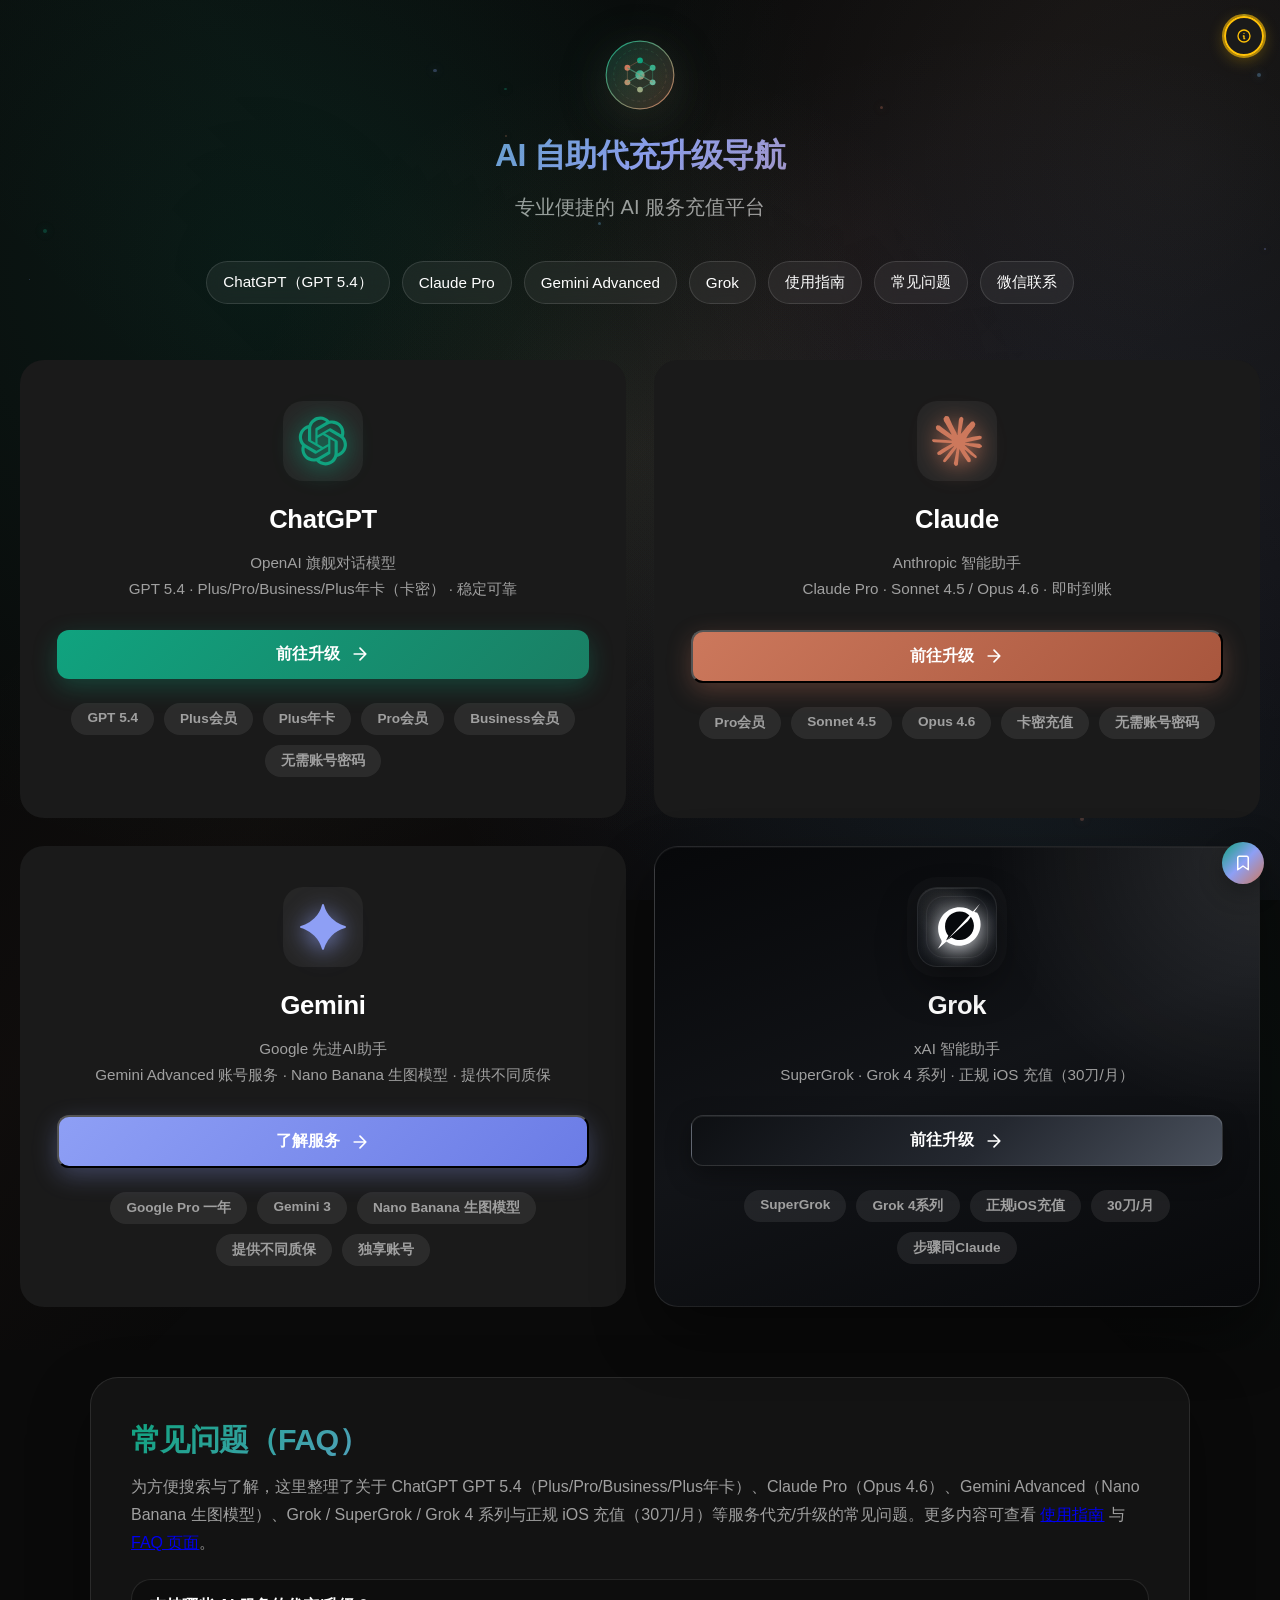
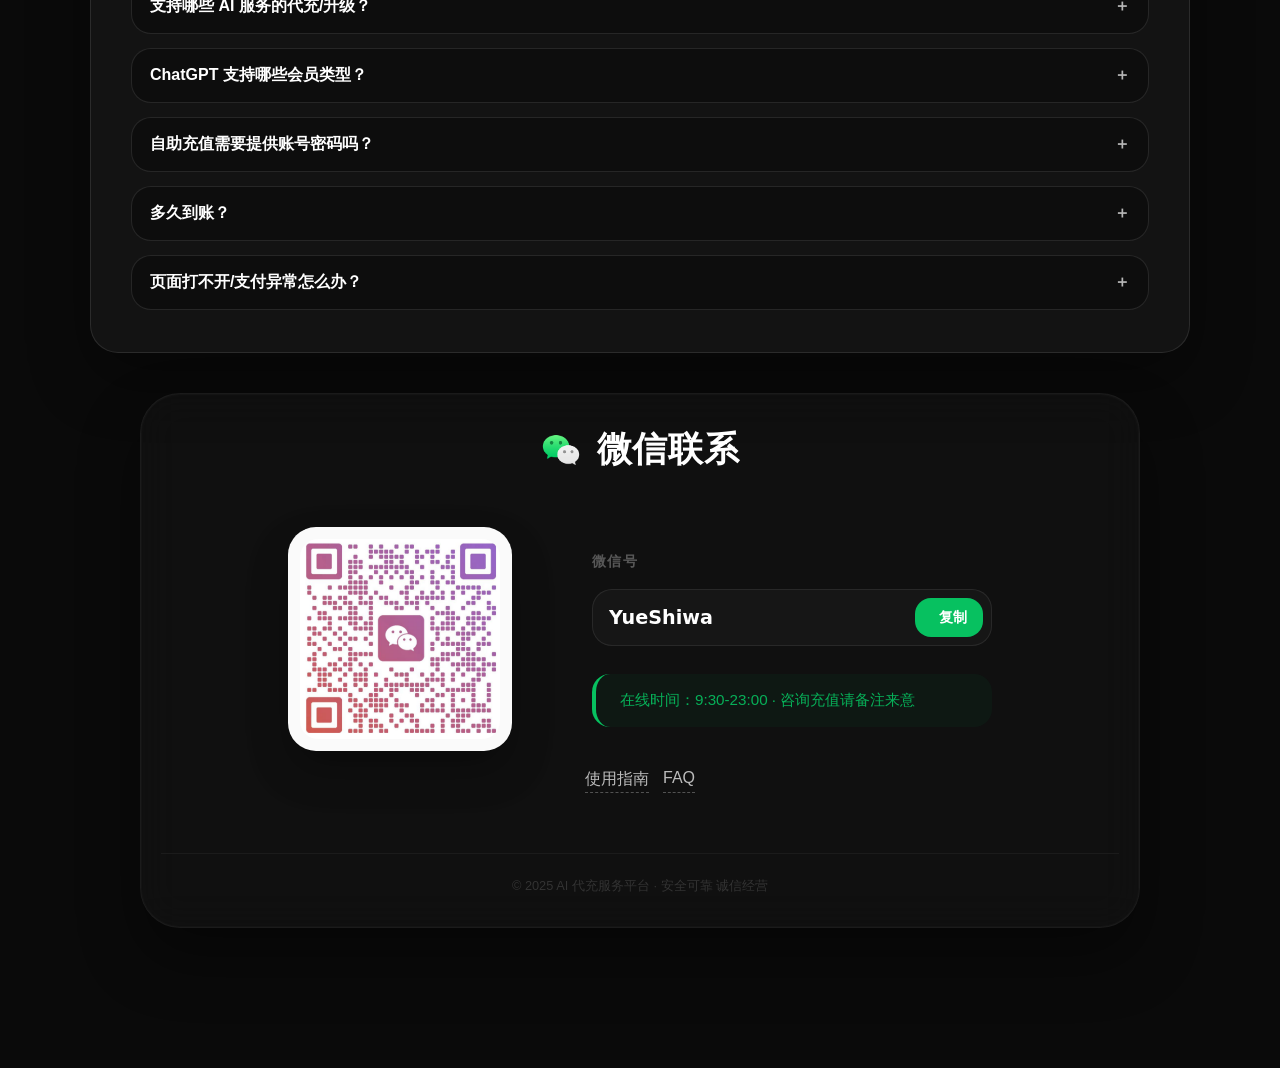
==== commit be367fe2: "Update Grok UI and SEO content" ====
--- a/index.html
+++ b/index.html
@@ -3,9 +3,9 @@
 <head>
     <meta charset="UTF-8">
     <meta name="viewport" content="width=device-width, initial-scale=1.0">
-    <title>GPT 5.4 代充导航 | ChatGPT Plus/Pro/Business/年卡 · Claude Opus 4.6 · Gemini Nano Banana</title>
-    <meta name="description" content="AI 自助代充升级导航：ChatGPT GPT 5.4（Plus/Pro/Business/Plus年卡）、Claude Pro（Sonnet 4.5/Opus 4.6）、Gemini Advanced（Nano Banana 生图模型）等服务入口与操作指引；支持卡密自助与人工咨询，安全便捷，快速到账。">
-    <meta name="keywords" content="GPT 5.4,GPT-5.4,ChatGPT Plus代充,ChatGPT Pro代充,ChatGPT Business代充,ChatGPT Plus年卡,ChatGPT充值,Claude Pro代充,Claude Opus 4.6,Claude Sonnet 4.5,Gemini Advanced代充,Gemini Nano Banana生图模型,Gemini充值,Grok充值,Cursor Pro代充,AI代充,自助代充,卡密充值,AI充值服务">
+    <title>GPT 5.4 代充导航 | ChatGPT Plus/Pro/Business/年卡 · Claude Opus 4.6 · Gemini Nano Banana · Grok / SuperGrok / Grok 4</title>
+    <meta name="description" content="AI 自助代充升级导航：ChatGPT GPT 5.4（Plus/Pro/Business/Plus年卡）、Claude Pro（Sonnet 4.5/Opus 4.6）、Gemini Advanced（Nano Banana 生图模型）、Grok / SuperGrok / Grok 4 系列与正规 iOS 充值（30刀/月）等服务入口与操作指引；支持卡密自助与人工咨询，安全便捷，快速到账。">
+    <meta name="keywords" content="GPT 5.4,GPT-5.4,ChatGPT Plus代充,ChatGPT Pro代充,ChatGPT Business代充,ChatGPT Plus年卡,ChatGPT充值,Claude Pro代充,Claude Opus 4.6,Claude Sonnet 4.5,Gemini Advanced代充,Gemini Nano Banana生图模型,Gemini充值,Grok充值,SuperGrok,SuperGrok充值,Grok 4,Grok4,Grok 4系列,Grok4系列,Grok iOS充值,正规iOS充值,30刀/月,xAI Grok,Cursor Pro代充,AI代充,自助代充,卡密充值,AI充值服务">
     <meta name="author" content="AI 充值服务平台">
     <meta name="creator" content="AI 充值服务平台">
     <meta name="publisher" content="AI 充值服务平台">
@@ -18,8 +18,8 @@
     <link rel="alternate" hreflang="zh-CN" href="./">
     <link rel="alternate" hreflang="x-default" href="./">
 
-    <meta property="og:title" content="AI 自助代充升级导航 | ChatGPT / Claude / Gemini">
-    <meta property="og:description" content="自助代充升级导航：ChatGPT GPT 5.4（Plus/Pro/Business/Plus年卡）、Claude Pro（Opus 4.6）、Gemini Advanced（Nano Banana 生图）等服务入口与操作指引。支持卡密自助与人工咨询，快速到账。">
+    <meta property="og:title" content="AI 自助代充升级导航 | ChatGPT / Claude / Gemini / Grok / SuperGrok">
+    <meta property="og:description" content="自助代充升级导航：ChatGPT GPT 5.4（Plus/Pro/Business/Plus年卡）、Claude Pro（Opus 4.6）、Gemini Advanced（Nano Banana 生图）、Grok / SuperGrok / Grok 4 系列与正规 iOS 充值（30刀/月）等服务入口与操作指引。">
     <meta property="og:type" content="website">
     <meta property="og:locale" content="zh_CN">
     <meta property="og:site_name" content="AI 自助代充升级导航">
@@ -30,8 +30,8 @@
     <meta property="og:image:alt" content="AI 自助代充升级导航">
 
     <meta name="twitter:card" content="summary_large_image">
-    <meta name="twitter:title" content="AI 自助代充升级导航 | ChatGPT / Claude / Gemini">
-    <meta name="twitter:description" content="自助代充升级导航：ChatGPT GPT 5.4（Plus/Pro/Business/Plus年卡）、Claude Pro（Opus 4.6）、Gemini Advanced（Nano Banana 生图）等服务入口与操作指引。">
+    <meta name="twitter:title" content="AI 自助代充升级导航 | ChatGPT / Claude / Gemini / Grok / SuperGrok">
+    <meta name="twitter:description" content="自助代充升级导航：ChatGPT GPT 5.4（Plus/Pro/Business/Plus年卡）、Claude Pro（Opus 4.6）、Gemini Advanced（Nano Banana 生图）、Grok / SuperGrok / Grok 4 系列与正规 iOS 充值（30刀/月）等服务入口与操作指引。">
     <meta name="twitter:image" content="images/og-image.png">
 
     <link rel="icon" type="image/svg+xml" href="images/logo.svg">
@@ -47,15 +47,15 @@
                     "@id": "./#website",
                     "url": "./",
                     "name": "AI 自助代充升级导航",
-                    "description": "AI 自助代充升级导航：ChatGPT GPT 5.4（Plus/Pro/Business/Plus年卡）、Claude Pro（Sonnet 4.5/Opus 4.6）、Gemini Advanced（Nano Banana 生图模型）等服务入口与操作指引。",
+                    "description": "AI 自助代充升级导航：ChatGPT GPT 5.4（Plus/Pro/Business/Plus年卡）、Claude Pro（Sonnet 4.5/Opus 4.6）、Gemini Advanced（Nano Banana 生图模型）、Grok / SuperGrok / Grok 4 系列与正规 iOS 充值（30刀/月）等服务入口与操作指引。",
                     "inLanguage": "zh-CN"
                 },
                 {
                     "@type": "WebPage",
                     "@id": "./#webpage",
                     "url": "./",
-                    "name": "GPT 5.4 代充导航 | ChatGPT / Claude / Gemini",
-                    "description": "提供 ChatGPT GPT 5.4（Plus/Pro/Business/Plus年卡）、Claude Pro（Sonnet 4.5/Opus 4.6）、Gemini Advanced（Nano Banana 生图模型）等服务的自助充值入口与操作指引；支持卡密自助与人工咨询。",
+                    "name": "GPT 5.4 代充导航 | ChatGPT / Claude / Gemini / Grok / SuperGrok",
+                    "description": "提供 ChatGPT GPT 5.4（Plus/Pro/Business/Plus年卡）、Claude Pro（Sonnet 4.5/Opus 4.6）、Gemini Advanced（Nano Banana 生图模型）、Grok / SuperGrok / Grok 4 系列与正规 iOS 充值（30刀/月）等服务的自助充值入口与操作指引；支持卡密自助与人工咨询。",
                     "isPartOf": {
                         "@id": "./#website"
                     },
@@ -77,7 +77,7 @@
                             "name": "支持哪些 AI 服务的代充/升级？",
                             "acceptedAnswer": {
                                 "@type": "Answer",
-                                "text": "当前页面提供 ChatGPT GPT 5.4（Plus/Pro/Business/Plus年卡）、Claude Pro（Sonnet 4.5 / Opus 4.6）、Gemini Advanced（Nano Banana 生图模型）等服务的自助入口与操作说明，并会根据实际情况更新其他服务（如 Grok、Cursor Pro 等）的指引。"
+                                "text": "当前页面提供 ChatGPT GPT 5.4（Plus/Pro/Business/Plus年卡）、Claude Pro（Sonnet 4.5 / Opus 4.6）、Gemini Advanced（Nano Banana 生图模型）、Grok（含 SuperGrok、Grok 4 系列、正规 iOS 充值 30刀/月）等服务的自助入口与操作说明，并会根据实际情况更新其他服务（如 Cursor Pro 等）的指引。"
                             }
                         },
                         {
@@ -136,6 +136,7 @@
             <a class="quick-link" href="#chatgpt">ChatGPT（GPT 5.4）</a>
             <a class="quick-link" href="#claude">Claude Pro</a>
             <a class="quick-link" href="#gemini">Gemini Advanced</a>
+            <a class="quick-link" href="#grok">Grok</a>
             <a class="quick-link" href="guide.html">使用指南</a>
             <a class="quick-link" href="#faq">常见问题</a>
             <a class="quick-link" href="#contact">微信联系</a>
@@ -244,16 +245,43 @@
                     </div>
                 </div>
             </div>
+
+            <!-- 第三条分割线 -->
+            <div class="divider divider-3"></div>
+
+            <!-- Grok 区域 -->
+            <div class="service-card grok-card" id="grok" aria-labelledby="grokTitle">
+                <div class="card-inner">
+                    <div class="logo-container">
+                        <img src="images/grok-logo.svg" alt="Grok logo" class="logo grok-logo grok-logo-image">
+                    </div>
+                    <h2 class="service-title" id="grokTitle">Grok</h2>
+                    <p class="service-desc">xAI 智能助手<br/>SuperGrok · Grok 4 系列 · 正规 iOS 充值（30刀/月）</p>
+                    <button class="btn btn-grok" onclick="openGrokModal()">
+                        <span>前往升级</span>
+                        <svg class="btn-icon" viewBox="0 0 24 24" fill="none" xmlns="http://www.w3.org/2000/svg">
+                            <path d="M5 12H19M19 12L12 5M19 12L12 19" stroke="currentColor" stroke-width="2" stroke-linecap="round" stroke-linejoin="round"/>
+                        </svg>
+                    </button>
+                    <div class="features">
+                        <span class="feature-tag">SuperGrok</span>
+                        <span class="feature-tag">Grok 4系列</span>
+                        <span class="feature-tag">正规iOS充值</span>
+                        <span class="feature-tag">30刀/月</span>
+                        <span class="feature-tag">步骤同Claude</span>
+                    </div>
+                </div>
+            </div>
         </main>
 
         <section class="seo-section" id="faq" aria-labelledby="faqTitle">
             <h2 class="seo-title" id="faqTitle">常见问题（FAQ）</h2>
-            <p class="seo-intro">为方便搜索与了解，这里整理了关于 ChatGPT GPT 5.4（Plus/Pro/Business/Plus年卡）、Claude Pro（Opus 4.6）、Gemini Advanced（Nano Banana 生图模型）等服务代充/升级的常见问题。更多内容可查看 <a href="guide.html">使用指南</a> 与 <a href="faq.html">FAQ 页面</a>。</p>
+            <p class="seo-intro">为方便搜索与了解，这里整理了关于 ChatGPT GPT 5.4（Plus/Pro/Business/Plus年卡）、Claude Pro（Opus 4.6）、Gemini Advanced（Nano Banana 生图模型）、Grok / SuperGrok / Grok 4 系列与正规 iOS 充值（30刀/月）等服务代充/升级的常见问题。更多内容可查看 <a href="guide.html">使用指南</a> 与 <a href="faq.html">FAQ 页面</a>。</p>
 
             <div class="faq-list">
                 <details class="faq-item">
                     <summary>支持哪些 AI 服务的代充/升级？</summary>
-                    <p>当前页面提供 <strong>ChatGPT GPT 5.4</strong>（Plus/Pro/Business/Plus年卡）、<strong>Claude Pro</strong>（Sonnet 4.5 / Opus 4.6）、<strong>Gemini Advanced</strong>（Nano Banana 生图模型）等服务的自助入口与操作说明，并会根据实际情况更新其他服务（如 Grok、Cursor Pro 等）的指引。</p>
+                    <p>当前页面提供 <strong>ChatGPT GPT 5.4</strong>（Plus/Pro/Business/Plus年卡）、<strong>Claude Pro</strong>（Sonnet 4.5 / Opus 4.6）、<strong>Gemini Advanced</strong>（Nano Banana 生图模型）、<strong>Grok</strong>（含 SuperGrok、Grok 4 系列、正规 iOS 充值 30刀/月）等服务的自助入口与操作说明，并会根据实际情况更新其他服务（如 Cursor Pro 等）的指引。</p>
                 </details>
 
                 <details class="faq-item">
@@ -348,7 +376,7 @@
                                 <td>无售后</td>
                             </tr> -->
                             <tr>
-                                <td>SuperGrok</td>
+                                <td>SuperGrok（正规 iOS 充值）</td>
                                 <td>$30/月</td>
                                 <td>¥240/月</td>
                                 <td>封号按剩余天数退款</td>
@@ -439,6 +467,73 @@
             </div>
         </div>
 
+        <!-- Grok充值方式选择弹窗 -->
+        <div class="claude-modal" id="grokModal">
+            <div class="claude-modal-overlay" onclick="closeGrokModal()"></div>
+            <div class="claude-modal-content grok-modal-content">
+                <div class="claude-modal-header grok-modal-header">
+                    <h2>Grok / SuperGrok 充值步骤</h2>
+                    <button class="claude-modal-close" onclick="closeGrokModal()">×</button>
+                </div>
+                <div class="claude-modal-body">
+                    <div class="choice-cards">
+                        <div class="choice-card grok-choice-card">
+                            <div class="step-number step-number-grok">1</div>
+                            <div class="choice-icon grok-choice-icon">
+                                <svg viewBox="0 0 24 24" fill="none" xmlns="http://www.w3.org/2000/svg">
+                                    <path d="M3 10H21M7 15H9M12 15H17M6 19H18C18.5304 19 19.0391 18.7893 19.4142 18.4142C19.7893 18.0391 20 17.5304 20 17V7C20 6.46957 19.7893 5.96086 19.4142 5.58579C19.0391 5.21071 18.5304 5 18 5H6C5.46957 5 4.96086 5.21071 4.58579 5.58579C4.21071 5.96086 4 6.46957 4 7V17C4 17.5304 4.21071 18.0391 4.58579 18.4142C4.96086 18.7893 5.46957 19 6 19Z" stroke="currentColor" stroke-width="2" stroke-linecap="round" stroke-linejoin="round"/>
+                                </svg>
+                            </div>
+                            <h3 class="choice-title">购买卡密</h3>
+                            <p class="choice-desc">自助购买 Grok / SuperGrok 充值卡密<br/>支持 Grok 4 系列与正规 iOS 月充</p>
+                            <ul class="choice-features">
+                                <li>✓ 支持 SuperGrok、Grok 4 系列</li>
+                                <li>✓ 正规 iOS 充值通道，30刀/月</li>
+                                <li>✓ 即时获取卡密，自助操作</li>
+                                <li>✓ 无需提供账号密码</li>
+                                <li>✓ 若打不开，请关闭代理后重试</li>
+                            </ul>
+                            <a href="https://fe.dtyuedan.cn/shop/yueshi/6d3hb5" target="_blank" rel="noopener noreferrer" class="choice-btn grok-choice-btn-primary">
+                                <span>前往购买</span>
+                                <svg viewBox="0 0 24 24" fill="none" xmlns="http://www.w3.org/2000/svg">
+                                    <path d="M5 12H19M19 12L12 5M19 12L12 19" stroke="currentColor" stroke-width="2" stroke-linecap="round" stroke-linejoin="round"/>
+                                </svg>
+                            </a>
+                        </div>
+
+                        <div class="step-arrow grok-step-arrow">
+                            <svg viewBox="0 0 24 24" fill="none" xmlns="http://www.w3.org/2000/svg">
+                                <path d="M5 12H19M19 12L12 5M19 12L12 19" stroke="currentColor" stroke-width="3" stroke-linecap="round" stroke-linejoin="round"/>
+                            </svg>
+                        </div>
+
+                        <div class="choice-card grok-choice-card">
+                            <div class="step-number step-number-grok">2</div>
+                            <div class="choice-icon grok-choice-icon">
+                                <svg viewBox="0 0 24 24" fill="none" xmlns="http://www.w3.org/2000/svg">
+                                    <path d="M13 7H9C8.46957 7 7.96086 7.21071 7.58579 7.58579C7.21071 7.96086 7 8.46957 7 9V19C7 19.5304 7.21071 20.0391 7.58579 20.4142C7.96086 20.7893 8.46957 21 9 21H15C15.5304 21 16.0391 20.7893 16.4142 20.4142C16.7893 20.0391 17 19.5304 17 19V13M16 5L12 9M16 5H12M16 5V9" stroke="currentColor" stroke-width="2" stroke-linecap="round" stroke-linejoin="round"/>
+                                </svg>
+                            </div>
+                            <h3 class="choice-title">开始充值</h3>
+                            <p class="choice-desc">使用卡密或正规 iOS 通道充值 Grok<br/>支持 SuperGrok，简单快捷</p>
+                            <ul class="choice-features">
+                                <li>✓ 输入购买的卡密后按指引操作即可</li>
+                                <li>✓ 支持 SuperGrok / Grok 4 系列</li>
+                                <li>✓ 正规 iOS 月充，官方价 30刀/月</li>
+                                <li>✓ 一两分钟到账，流程与 Claude 相同</li>
+                            </ul>
+                            <a href="https://quickplus.vip/public/grok/" target="_blank" rel="noopener noreferrer" class="choice-btn grok-choice-btn-secondary">
+                                <span>前往充值</span>
+                                <svg viewBox="0 0 24 24" fill="none" xmlns="http://www.w3.org/2000/svg">
+                                    <path d="M5 12H19M19 12L12 5M19 12L12 19" stroke="currentColor" stroke-width="2" stroke-linecap="round" stroke-linejoin="round"/>
+                                </svg>
+                            </a>
+                        </div>
+                    </div>
+                </div>
+            </div>
+        </div>
+
         <!-- Gemini账号服务弹窗 -->
         <div class="claude-modal" id="geminiModal">
             <div class="claude-modal-overlay" onclick="closeGeminiModal()"></div>
--- a/css/style.css
+++ b/css/style.css
@@ -197,6 +197,12 @@
     --gemini-light: #e8ebfc;
     --gemini-gradient: linear-gradient(135deg, #8e9ff5 0%, #6b7ce6 100%);
 
+    /* Grok 配色 */
+    --grok-primary: #f5f7fb;
+    --grok-secondary: #8f98a3;
+    --grok-light: #e7ebf1;
+    --grok-gradient: linear-gradient(135deg, #0d0f12 0%, #242830 55%, #4a515d 100%);
+
     /* 通用配色 */
     --bg-dark: #0a0a0a;
     --bg-card: #1a1a1a;
@@ -225,7 +231,8 @@
     background:
         radial-gradient(circle at 20% 30%, rgba(16, 163, 127, 0.1) 0%, transparent 50%),
         radial-gradient(circle at 50% 50%, rgba(204, 120, 92, 0.08) 0%, transparent 50%),
-        radial-gradient(circle at 80% 70%, rgba(142, 159, 245, 0.1) 0%, transparent 50%);
+        radial-gradient(circle at 80% 70%, rgba(142, 159, 245, 0.1) 0%, transparent 50%),
+        radial-gradient(circle at 92% 18%, rgba(245, 247, 251, 0.06) 0%, transparent 42%);
     pointer-events: none;
 }
 
@@ -423,8 +430,8 @@
 /* 主内容区域 */
 .main-content {
     display: grid;
-    grid-template-columns: 1fr auto 1fr auto 1fr;
-    gap: 30px;
+    grid-template-columns: minmax(0, 1fr) auto minmax(0, 1fr) auto minmax(0, 1fr) auto minmax(0, 1fr);
+    gap: 24px;
     margin-bottom: 70px;
     align-items: stretch;
     position: relative;
@@ -456,6 +463,16 @@
         transparent,
         var(--claude-primary) 30%,
         var(--gemini-primary) 70%,
+        transparent
+    );
+}
+
+.divider.divider-3 {
+    background: linear-gradient(
+        to bottom,
+        transparent,
+        var(--gemini-primary) 30%,
+        var(--grok-primary) 70%,
         transparent
     );
 }
@@ -493,6 +510,18 @@
     bottom: 0;
     background: var(--gemini-primary);
     box-shadow: 0 0 20px var(--gemini-primary);
+}
+
+.divider.divider-3::before {
+    top: 0;
+    background: var(--gemini-primary);
+    box-shadow: 0 0 20px var(--gemini-primary);
+}
+
+.divider.divider-3::after {
+    bottom: 0;
+    background: var(--grok-primary);
+    box-shadow: 0 0 20px var(--grok-primary);
 }
 
 @keyframes dividerGlow {
@@ -597,6 +626,80 @@
 
 .claude-card:hover::after {
     opacity: 0.05;
+}
+
+.grok-card {
+    color: var(--grok-primary);
+    animation-delay: 0.25s;
+    background:
+        radial-gradient(circle at top right, rgba(255, 255, 255, 0.1) 0%, transparent 36%),
+        linear-gradient(160deg, rgba(7, 8, 10, 0.98) 0%, rgba(18, 20, 24, 0.98) 50%, rgba(8, 9, 11, 0.98) 100%);
+    border-color: rgba(255, 255, 255, 0.1);
+    box-shadow:
+        0 28px 60px rgba(0, 0, 0, 0.42),
+        inset 0 1px 0 rgba(255, 255, 255, 0.04);
+}
+
+.grok-card::after {
+    content: '';
+    position: absolute;
+    top: -50%;
+    left: -50%;
+    width: 200%;
+    height: 200%;
+    background: radial-gradient(circle, rgba(255, 255, 255, 0.28) 0%, transparent 70%);
+    opacity: 0;
+    transition: opacity 0.4s;
+}
+
+.grok-card:hover::after {
+    opacity: 0.08;
+}
+
+.grok-card .logo-container {
+    position: relative;
+    overflow: hidden;
+    background:
+        radial-gradient(circle at 30% 25%, rgba(255, 255, 255, 0.08) 0%, transparent 38%),
+        linear-gradient(160deg, rgba(7, 9, 12, 0.98) 0%, rgba(16, 19, 24, 0.98) 55%, rgba(9, 11, 14, 0.98) 100%);
+    border: 1px solid rgba(255, 255, 255, 0.1);
+    box-shadow:
+        inset 0 1px 0 rgba(255, 255, 255, 0.08),
+        0 18px 38px rgba(0, 0, 0, 0.4),
+        0 0 0 10px rgba(255, 255, 255, 0.02);
+}
+
+.grok-card .logo-container::before {
+    content: '';
+    position: absolute;
+    inset: 8px;
+    border-radius: 18px;
+    border: 1px solid rgba(255, 255, 255, 0.06);
+    pointer-events: none;
+}
+
+.grok-card .logo-container::after {
+    content: '';
+    position: absolute;
+    inset: 0;
+    background: linear-gradient(145deg, rgba(255, 255, 255, 0.08) 0%, transparent 40%, rgba(255, 255, 255, 0.02) 100%);
+    pointer-events: none;
+}
+
+.grok-card:hover .logo-container {
+    transform: scale(1.06) translateY(-2px);
+    background:
+        radial-gradient(circle at 30% 25%, rgba(255, 255, 255, 0.1) 0%, transparent 38%),
+        linear-gradient(160deg, rgba(5, 7, 10, 1) 0%, rgba(18, 22, 27, 1) 56%, rgba(8, 10, 13, 1) 100%);
+}
+
+.grok-logo-image {
+    width: 78px;
+    height: 78px;
+    filter: none;
+    object-fit: contain;
+    position: relative;
+    z-index: 1;
 }
 
 .service-card:hover {
@@ -752,6 +855,22 @@
     transform: translateY(-2px);
 }
 
+.btn-grok {
+    background: var(--grok-gradient);
+    color: white;
+    border: 1px solid rgba(255, 255, 255, 0.14);
+    box-shadow:
+        0 8px 24px rgba(0, 0, 0, 0.36),
+        inset 0 1px 0 rgba(255, 255, 255, 0.08);
+}
+
+.btn-grok:hover {
+    box-shadow:
+        0 14px 34px rgba(0, 0, 0, 0.45),
+        inset 0 1px 0 rgba(255, 255, 255, 0.12);
+    transform: translateY(-2px);
+}
+
 /* 特性标签 */
 .features {
     display: flex;
@@ -783,6 +902,11 @@
 .claude-card .feature-tag:hover {
     background: var(--claude-light);
     color: var(--claude-primary);
+}
+
+.grok-card .feature-tag:hover {
+    background: rgba(255, 255, 255, 0.92);
+    color: #0b0d10;
 }
 
 /* 微信联系名片 - 极致视觉优化 */
@@ -1587,7 +1711,123 @@
     box-shadow: 0 12px 32px rgba(7, 193, 96, 0.5);
 }
 
+.grok-modal-content {
+    background:
+        radial-gradient(circle at top right, rgba(255, 255, 255, 0.08) 0%, transparent 26%),
+        linear-gradient(145deg, rgba(8, 9, 11, 0.99) 0%, rgba(16, 18, 22, 0.99) 48%, rgba(26, 30, 36, 0.99) 100%);
+    border: 1px solid rgba(255, 255, 255, 0.12);
+    box-shadow:
+        0 28px 80px rgba(0, 0, 0, 0.72),
+        inset 0 1px 0 rgba(255, 255, 255, 0.04);
+}
+
+.grok-modal-header {
+    background:
+        linear-gradient(180deg, rgba(255, 255, 255, 0.06) 0%, rgba(255, 255, 255, 0.02) 100%),
+        rgba(0, 0, 0, 0.22);
+    border-bottom: 1px solid rgba(255, 255, 255, 0.08);
+}
+
+.grok-modal-header h2 {
+    letter-spacing: 0.01em;
+}
+
+.grok-modal-content .claude-modal-close {
+    background: rgba(255, 255, 255, 0.08);
+    border: 1px solid rgba(255, 255, 255, 0.12);
+}
+
+.grok-modal-content .claude-modal-close:hover {
+    background: rgba(255, 255, 255, 0.16);
+}
+
+.grok-choice-card {
+    background:
+        linear-gradient(180deg, rgba(255, 255, 255, 0.045) 0%, rgba(255, 255, 255, 0.02) 100%);
+    border-color: rgba(255, 255, 255, 0.12);
+}
+
+.grok-choice-card:hover {
+    border-color: var(--grok-primary);
+    box-shadow: 0 16px 48px rgba(0, 0, 0, 0.36);
+}
+
+.grok-choice-card::before {
+    background: radial-gradient(circle, rgba(255, 255, 255, 0.14) 0%, transparent 70%);
+}
+
+.step-number-grok {
+    background: var(--grok-gradient);
+    border: 1px solid rgba(255, 255, 255, 0.12);
+    box-shadow:
+        0 12px 28px rgba(0, 0, 0, 0.34),
+        inset 0 1px 0 rgba(255, 255, 255, 0.08);
+}
+
+.grok-choice-icon {
+    background: linear-gradient(145deg, rgba(255, 255, 255, 0.94) 0%, rgba(224, 229, 236, 0.9) 100%);
+    box-shadow:
+        inset 0 1px 0 rgba(255, 255, 255, 0.72),
+        0 16px 30px rgba(0, 0, 0, 0.26);
+}
+
+.grok-choice-card:hover .grok-choice-icon {
+    background: linear-gradient(145deg, rgba(255, 255, 255, 1) 0%, rgba(235, 239, 244, 0.94) 100%);
+}
+
+.grok-choice-icon svg {
+    color: #08090b;
+}
+
+.grok-step-arrow {
+    color: rgba(255, 255, 255, 0.72);
+}
+
+.grok-choice-btn-primary {
+    background: var(--grok-gradient);
+    color: white;
+    border: 1px solid rgba(255, 255, 255, 0.12);
+    box-shadow:
+        0 10px 28px rgba(0, 0, 0, 0.34),
+        inset 0 1px 0 rgba(255, 255, 255, 0.08);
+}
+
+.grok-choice-btn-primary:hover {
+    transform: translateY(-2px);
+    box-shadow:
+        0 14px 34px rgba(0, 0, 0, 0.4),
+        inset 0 1px 0 rgba(255, 255, 255, 0.12);
+}
+
+.grok-choice-btn-secondary {
+    background: linear-gradient(145deg, rgba(255, 255, 255, 0.98) 0%, rgba(226, 231, 238, 0.94) 100%);
+    color: #090b0e;
+    border: 1px solid rgba(255, 255, 255, 0.18);
+    box-shadow:
+        0 10px 26px rgba(0, 0, 0, 0.24),
+        inset 0 1px 0 rgba(255, 255, 255, 0.74);
+}
+
+.grok-choice-btn-secondary:hover {
+    background: linear-gradient(145deg, rgba(255, 255, 255, 1) 0%, rgba(235, 239, 244, 0.98) 100%);
+    transform: translateY(-2px);
+    box-shadow:
+        0 14px 30px rgba(0, 0, 0, 0.28),
+        inset 0 1px 0 rgba(255, 255, 255, 0.82);
+}
+
 /* 响应式设计 */
+@media (max-width: 1400px) {
+    .main-content {
+        grid-template-columns: repeat(2, minmax(0, 1fr));
+        gap: 28px;
+    }
+
+    .divider {
+        display: none;
+    }
+}
+
 @media (max-width: 1200px) {
     .service-card {
         padding: 36px 32px;
@@ -1598,59 +1838,6 @@
     .main-content {
         grid-template-columns: 1fr;
         gap: 40px;
-    }
-
-    .divider {
-        width: 80%;
-        height: 2px;
-        min-height: auto;
-        margin: 0 auto;
-    }
-
-    .divider.divider-1 {
-        background: linear-gradient(
-            to right,
-            transparent,
-            var(--gpt-primary) 30%,
-            var(--claude-primary) 70%,
-            transparent
-        );
-    }
-
-    .divider.divider-2 {
-        background: linear-gradient(
-            to right,
-            transparent,
-            var(--claude-primary) 30%,
-            var(--gemini-primary) 70%,
-            transparent
-        );
-    }
-
-    .divider.divider-1::before {
-        left: 0;
-        top: 50%;
-        transform: translate(-50%, -50%);
-    }
-
-    .divider.divider-1::after {
-        right: auto;
-        left: 100%;
-        top: 50%;
-        transform: translate(-50%, -50%);
-    }
-
-    .divider.divider-2::before {
-        left: 0;
-        top: 50%;
-        transform: translate(-50%, -50%);
-    }
-
-    .divider.divider-2::after {
-        right: 0;
-        left: auto;
-        top: 50%;
-        transform: translate(50%, -50%);
     }
 
     .service-card {
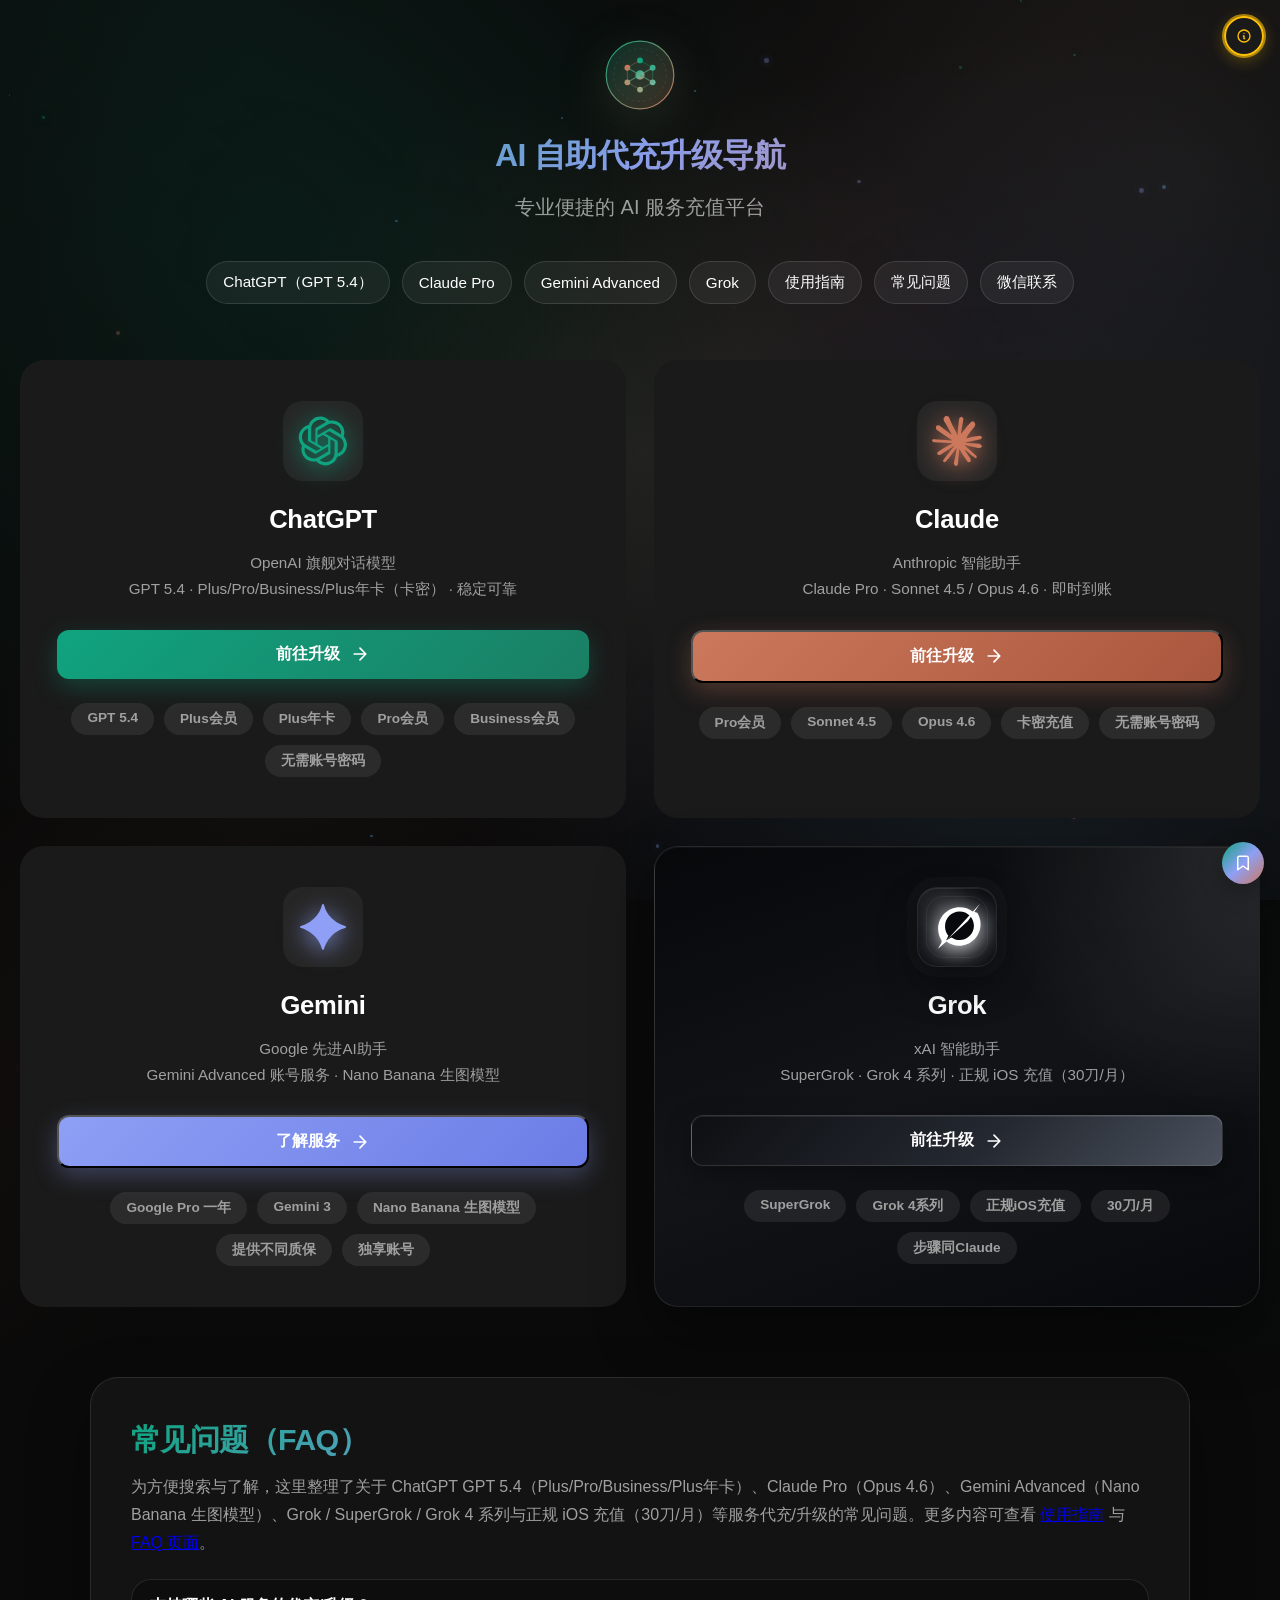
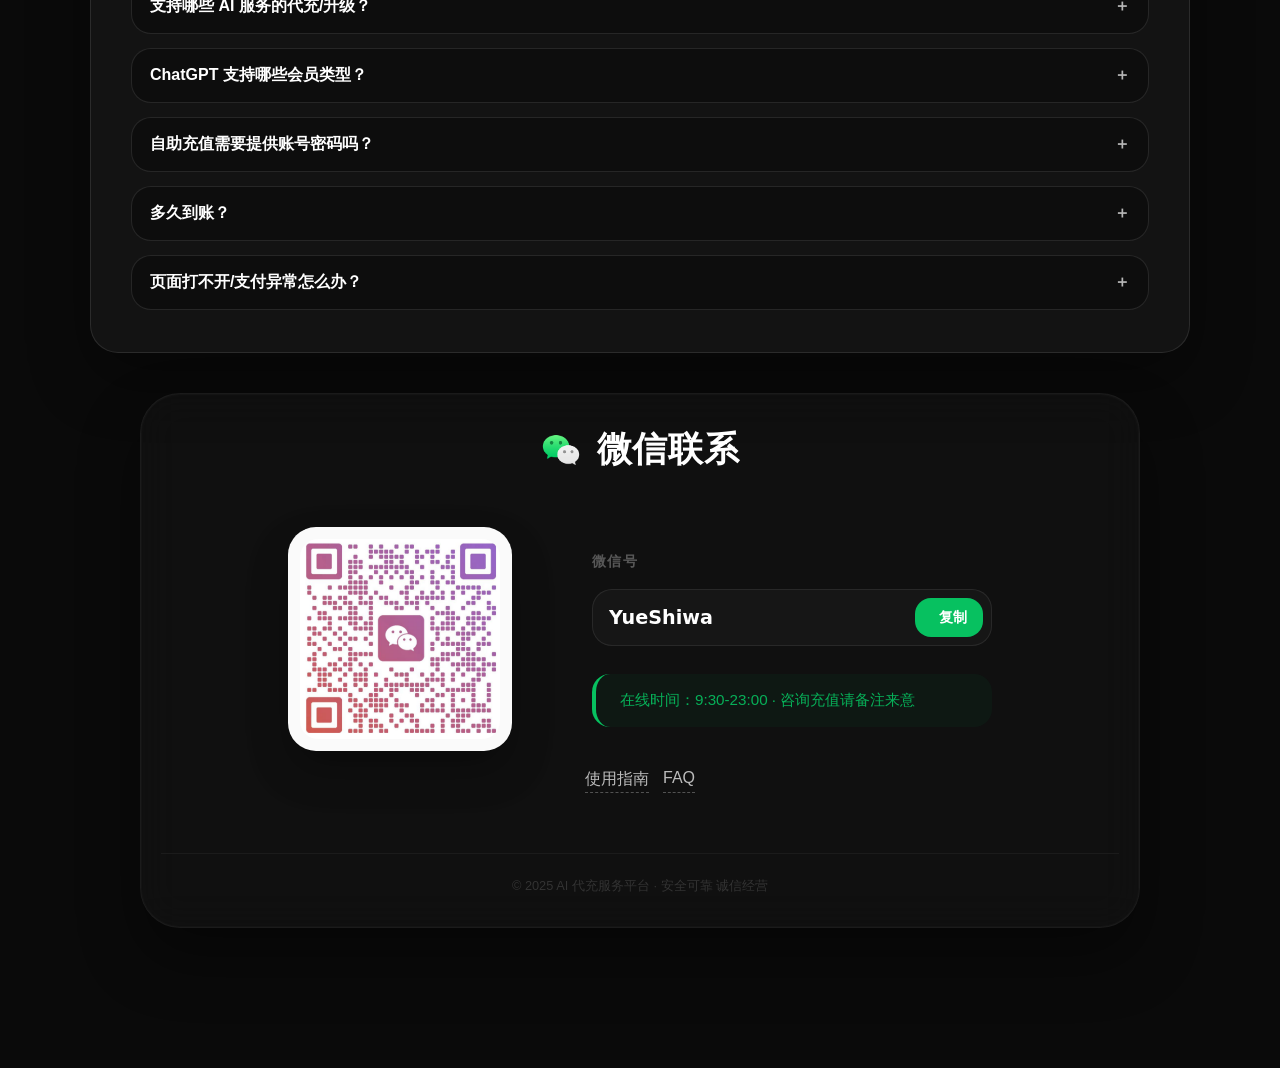
==== commit 0e3c94fb: "Update homepage content" ====
--- a/index.html
+++ b/index.html
@@ -229,7 +229,7 @@
                         </svg>
                     </div>
                     <h2 class="service-title" id="geminiTitle">Gemini</h2>
-                    <p class="service-desc">Google 先进AI助手<br/>Gemini Advanced 账号服务 · Nano Banana 生图模型 · 提供不同质保</p>
+                    <p class="service-desc">Google 先进AI助手<br/>Gemini Advanced 账号服务 · Nano Banana 生图模型</p>
                     <button class="btn btn-gemini" onclick="openGeminiShop()">
                         <span>了解服务</span>
                         <svg class="btn-icon" viewBox="0 0 24 24" fill="none" xmlns="http://www.w3.org/2000/svg">
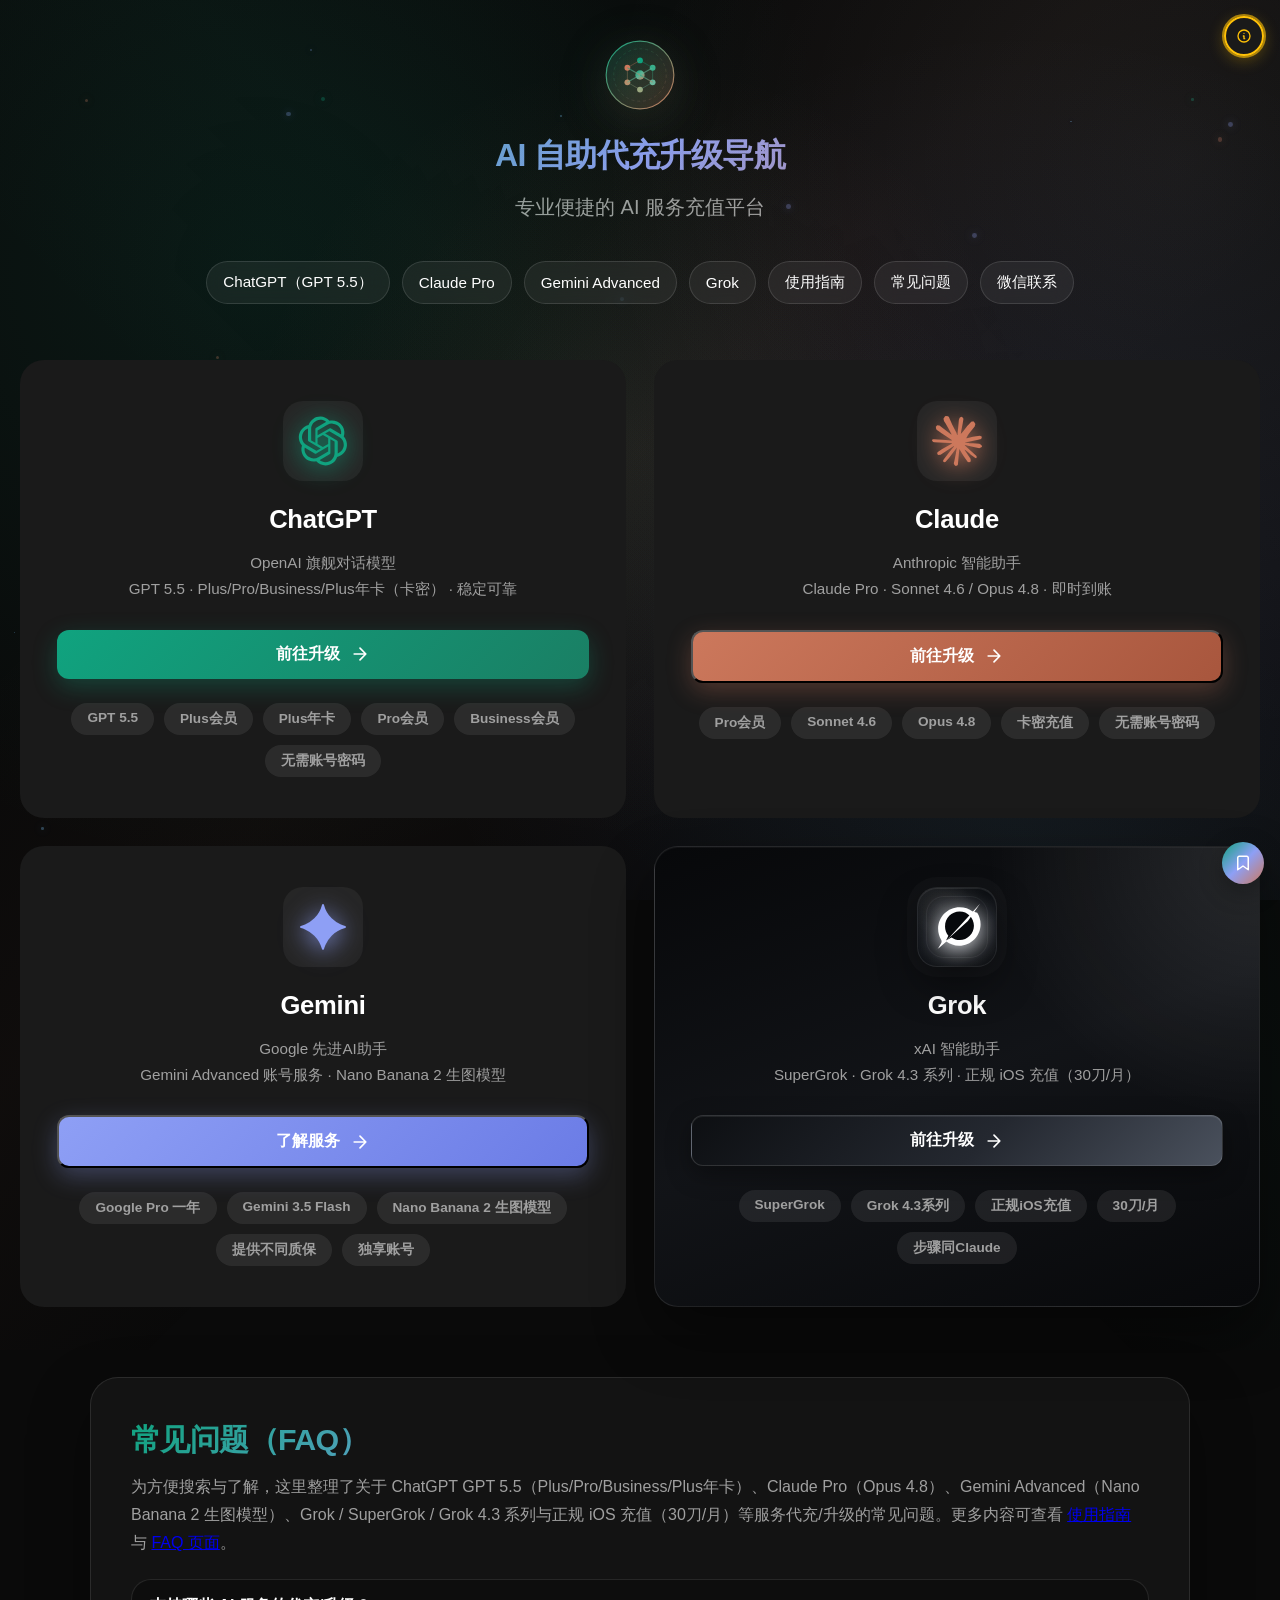
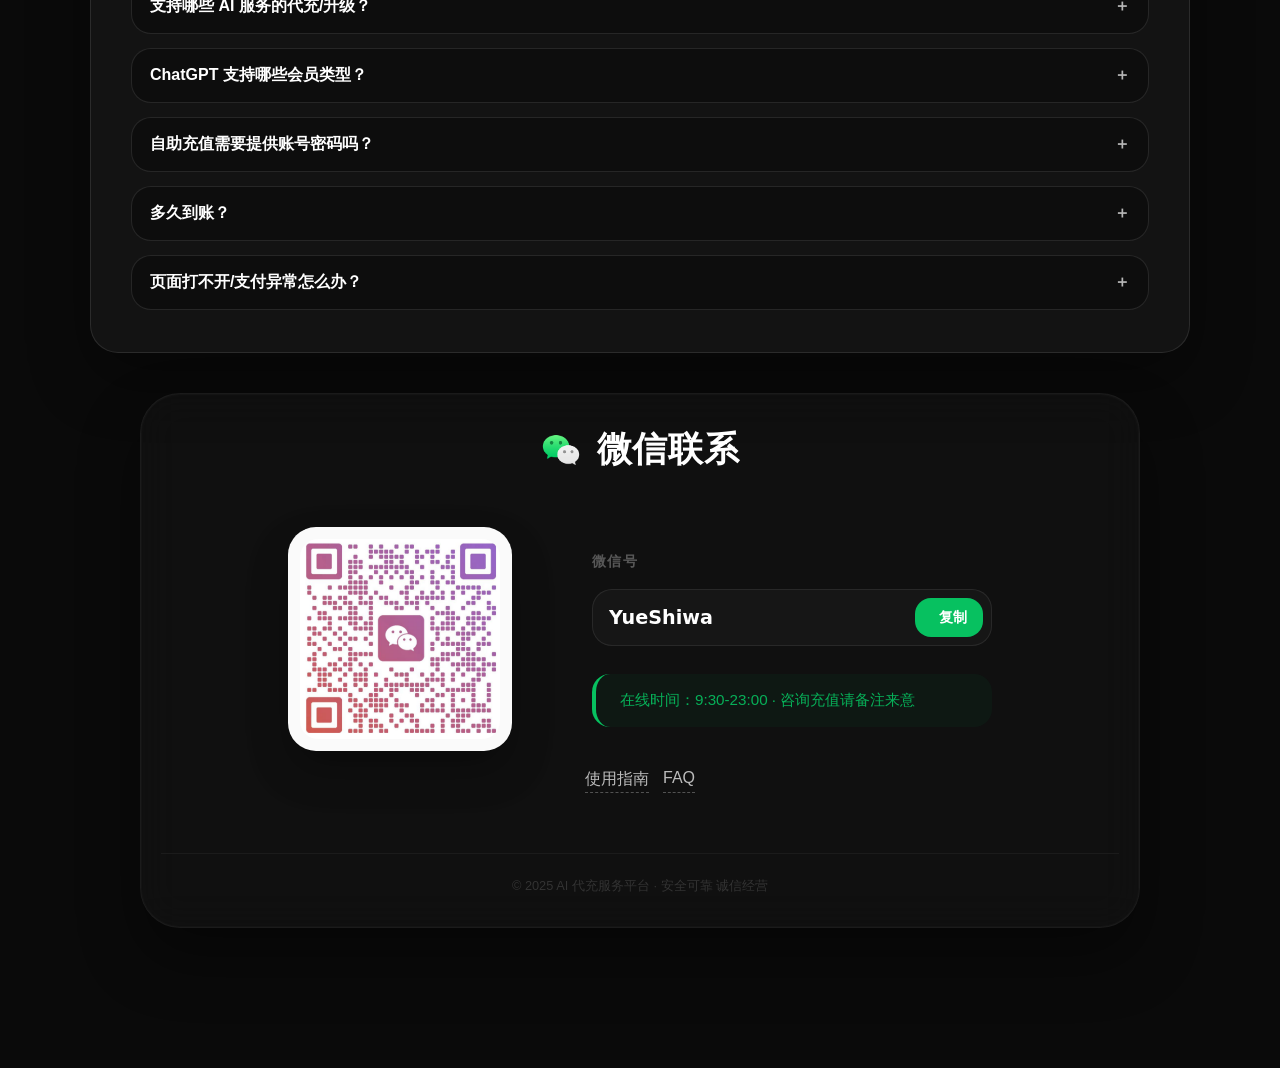
==== commit 700e06d6: "Update AI model version labels" ====
--- a/index.html
+++ b/index.html
@@ -3,9 +3,9 @@
 <head>
     <meta charset="UTF-8">
     <meta name="viewport" content="width=device-width, initial-scale=1.0">
-    <title>GPT 5.4 代充导航 | ChatGPT Plus/Pro/Business/年卡 · Claude Opus 4.6 · Gemini Nano Banana · Grok / SuperGrok / Grok 4</title>
-    <meta name="description" content="AI 自助代充升级导航：ChatGPT GPT 5.4（Plus/Pro/Business/Plus年卡）、Claude Pro（Sonnet 4.5/Opus 4.6）、Gemini Advanced（Nano Banana 生图模型）、Grok / SuperGrok / Grok 4 系列与正规 iOS 充值（30刀/月）等服务入口与操作指引；支持卡密自助与人工咨询，安全便捷，快速到账。">
-    <meta name="keywords" content="GPT 5.4,GPT-5.4,ChatGPT Plus代充,ChatGPT Pro代充,ChatGPT Business代充,ChatGPT Plus年卡,ChatGPT充值,Claude Pro代充,Claude Opus 4.6,Claude Sonnet 4.5,Gemini Advanced代充,Gemini Nano Banana生图模型,Gemini充值,Grok充值,SuperGrok,SuperGrok充值,Grok 4,Grok4,Grok 4系列,Grok4系列,Grok iOS充值,正规iOS充值,30刀/月,xAI Grok,Cursor Pro代充,AI代充,自助代充,卡密充值,AI充值服务">
+    <title>GPT 5.5 代充导航 | ChatGPT Plus/Pro/Business/年卡 · Claude Opus 4.8 · Gemini 3.5 Flash / Nano Banana 2 · Grok / SuperGrok / Grok 4.3</title>
+    <meta name="description" content="AI 自助代充升级导航：ChatGPT GPT 5.5（Plus/Pro/Business/Plus年卡）、Claude Pro（Sonnet 4.6/Opus 4.8）、Gemini Advanced（Nano Banana 2 生图模型）、Grok / SuperGrok / Grok 4.3 系列与正规 iOS 充值（30刀/月）等服务入口与操作指引；支持卡密自助与人工咨询，安全便捷，快速到账。">
+    <meta name="keywords" content="GPT 5.5,GPT-5.5,ChatGPT Plus代充,ChatGPT Pro代充,ChatGPT Business代充,ChatGPT Plus年卡,ChatGPT充值,Claude Pro代充,Claude Opus 4.8,Claude Sonnet 4.6,Gemini Advanced代充,Gemini 3.5 Flash,Gemini Nano Banana 2生图模型,Gemini充值,Grok充值,SuperGrok,SuperGrok充值,Grok 4.3,Grok4.3,Grok 4.3系列,Grok4.3系列,Grok iOS充值,正规iOS充值,30刀/月,xAI Grok,Cursor Pro代充,AI代充,自助代充,卡密充值,AI充值服务">
     <meta name="author" content="AI 充值服务平台">
     <meta name="creator" content="AI 充值服务平台">
     <meta name="publisher" content="AI 充值服务平台">
@@ -19,7 +19,7 @@
     <link rel="alternate" hreflang="x-default" href="./">
 
     <meta property="og:title" content="AI 自助代充升级导航 | ChatGPT / Claude / Gemini / Grok / SuperGrok">
-    <meta property="og:description" content="自助代充升级导航：ChatGPT GPT 5.4（Plus/Pro/Business/Plus年卡）、Claude Pro（Opus 4.6）、Gemini Advanced（Nano Banana 生图）、Grok / SuperGrok / Grok 4 系列与正规 iOS 充值（30刀/月）等服务入口与操作指引。">
+    <meta property="og:description" content="自助代充升级导航：ChatGPT GPT 5.5（Plus/Pro/Business/Plus年卡）、Claude Pro（Opus 4.8）、Gemini Advanced（Nano Banana 2 生图）、Grok / SuperGrok / Grok 4.3 系列与正规 iOS 充值（30刀/月）等服务入口与操作指引。">
     <meta property="og:type" content="website">
     <meta property="og:locale" content="zh_CN">
     <meta property="og:site_name" content="AI 自助代充升级导航">
@@ -31,7 +31,7 @@
 
     <meta name="twitter:card" content="summary_large_image">
     <meta name="twitter:title" content="AI 自助代充升级导航 | ChatGPT / Claude / Gemini / Grok / SuperGrok">
-    <meta name="twitter:description" content="自助代充升级导航：ChatGPT GPT 5.4（Plus/Pro/Business/Plus年卡）、Claude Pro（Opus 4.6）、Gemini Advanced（Nano Banana 生图）、Grok / SuperGrok / Grok 4 系列与正规 iOS 充值（30刀/月）等服务入口与操作指引。">
+    <meta name="twitter:description" content="自助代充升级导航：ChatGPT GPT 5.5（Plus/Pro/Business/Plus年卡）、Claude Pro（Opus 4.8）、Gemini Advanced（Nano Banana 2 生图）、Grok / SuperGrok / Grok 4.3 系列与正规 iOS 充值（30刀/月）等服务入口与操作指引。">
     <meta name="twitter:image" content="images/og-image.png">
 
     <link rel="icon" type="image/svg+xml" href="images/logo.svg">
@@ -47,15 +47,15 @@
                     "@id": "./#website",
                     "url": "./",
                     "name": "AI 自助代充升级导航",
-                    "description": "AI 自助代充升级导航：ChatGPT GPT 5.4（Plus/Pro/Business/Plus年卡）、Claude Pro（Sonnet 4.5/Opus 4.6）、Gemini Advanced（Nano Banana 生图模型）、Grok / SuperGrok / Grok 4 系列与正规 iOS 充值（30刀/月）等服务入口与操作指引。",
+                    "description": "AI 自助代充升级导航：ChatGPT GPT 5.5（Plus/Pro/Business/Plus年卡）、Claude Pro（Sonnet 4.6/Opus 4.8）、Gemini Advanced（Nano Banana 2 生图模型）、Grok / SuperGrok / Grok 4.3 系列与正规 iOS 充值（30刀/月）等服务入口与操作指引。",
                     "inLanguage": "zh-CN"
                 },
                 {
                     "@type": "WebPage",
                     "@id": "./#webpage",
                     "url": "./",
-                    "name": "GPT 5.4 代充导航 | ChatGPT / Claude / Gemini / Grok / SuperGrok",
-                    "description": "提供 ChatGPT GPT 5.4（Plus/Pro/Business/Plus年卡）、Claude Pro（Sonnet 4.5/Opus 4.6）、Gemini Advanced（Nano Banana 生图模型）、Grok / SuperGrok / Grok 4 系列与正规 iOS 充值（30刀/月）等服务的自助充值入口与操作指引；支持卡密自助与人工咨询。",
+                    "name": "GPT 5.5 代充导航 | ChatGPT / Claude / Gemini / Grok / SuperGrok",
+                    "description": "提供 ChatGPT GPT 5.5（Plus/Pro/Business/Plus年卡）、Claude Pro（Sonnet 4.6/Opus 4.8）、Gemini Advanced（Nano Banana 2 生图模型）、Grok / SuperGrok / Grok 4.3 系列与正规 iOS 充值（30刀/月）等服务的自助充值入口与操作指引；支持卡密自助与人工咨询。",
                     "isPartOf": {
                         "@id": "./#website"
                     },
@@ -77,7 +77,7 @@
                             "name": "支持哪些 AI 服务的代充/升级？",
                             "acceptedAnswer": {
                                 "@type": "Answer",
-                                "text": "当前页面提供 ChatGPT GPT 5.4（Plus/Pro/Business/Plus年卡）、Claude Pro（Sonnet 4.5 / Opus 4.6）、Gemini Advanced（Nano Banana 生图模型）、Grok（含 SuperGrok、Grok 4 系列、正规 iOS 充值 30刀/月）等服务的自助入口与操作说明，并会根据实际情况更新其他服务（如 Cursor Pro 等）的指引。"
+                                "text": "当前页面提供 ChatGPT GPT 5.5（Plus/Pro/Business/Plus年卡）、Claude Pro（Sonnet 4.6 / Opus 4.8）、Gemini Advanced（Nano Banana 2 生图模型）、Grok（含 SuperGrok、Grok 4.3 系列、正规 iOS 充值 30刀/月）等服务的自助入口与操作说明，并会根据实际情况更新其他服务（如 Cursor Pro 等）的指引。"
                             }
                         },
                         {
@@ -133,7 +133,7 @@
         </header>
 
         <nav class="quick-nav" aria-label="页面导航">
-            <a class="quick-link" href="#chatgpt">ChatGPT（GPT 5.4）</a>
+            <a class="quick-link" href="#chatgpt">ChatGPT（GPT 5.5）</a>
             <a class="quick-link" href="#claude">Claude Pro</a>
             <a class="quick-link" href="#gemini">Gemini Advanced</a>
             <a class="quick-link" href="#grok">Grok</a>
@@ -169,7 +169,7 @@
                         </svg>
                     </div>
                     <h2 class="service-title" id="chatgptTitle">ChatGPT</h2>
-                    <p class="service-desc">OpenAI 旗舰对话模型<br/>GPT 5.4 · Plus/Pro/Business/Plus年卡（卡密） · 稳定可靠</p>
+                    <p class="service-desc">OpenAI 旗舰对话模型<br/>GPT 5.5 · Plus/Pro/Business/Plus年卡（卡密） · 稳定可靠</p>
                     <a href="https://gptplus.uno" target="_blank" rel="noopener noreferrer" class="btn btn-gpt">
                         <span>前往升级</span>
                         <svg class="btn-icon" viewBox="0 0 24 24" fill="none" xmlns="http://www.w3.org/2000/svg">
@@ -177,7 +177,7 @@
                         </svg>
                     </a>
                     <div class="features">
-                        <span class="feature-tag">GPT 5.4</span>
+                        <span class="feature-tag">GPT 5.5</span>
                         <span class="feature-tag">Plus会员</span>
                         <span class="feature-tag">Plus年卡</span>
                         <span class="feature-tag">Pro会员</span>
@@ -200,7 +200,7 @@
                         </svg>
                     </div>
                     <h2 class="service-title" id="claudeTitle">Claude</h2>
-                    <p class="service-desc">Anthropic 智能助手<br/>Claude Pro · Sonnet 4.5 / Opus 4.6 · 即时到账</p>
+                    <p class="service-desc">Anthropic 智能助手<br/>Claude Pro · Sonnet 4.6 / Opus 4.8 · 即时到账</p>
                     <button class="btn btn-claude" onclick="openClaudeModal()">
                         <span>前往升级</span>
                         <svg class="btn-icon" viewBox="0 0 24 24" fill="none" xmlns="http://www.w3.org/2000/svg">
@@ -209,8 +209,8 @@
                     </button>
                     <div class="features">
                         <span class="feature-tag">Pro会员</span>
-                        <span class="feature-tag">Sonnet 4.5</span>
-                        <span class="feature-tag">Opus 4.6</span>
+                        <span class="feature-tag">Sonnet 4.6</span>
+                        <span class="feature-tag">Opus 4.8</span>
                         <span class="feature-tag">卡密充值</span>
                         <span class="feature-tag">无需账号密码</span>
                     </div>
@@ -229,7 +229,7 @@
                         </svg>
                     </div>
                     <h2 class="service-title" id="geminiTitle">Gemini</h2>
-                    <p class="service-desc">Google 先进AI助手<br/>Gemini Advanced 账号服务 · Nano Banana 生图模型</p>
+                    <p class="service-desc">Google 先进AI助手<br/>Gemini Advanced 账号服务 · Nano Banana 2 生图模型</p>
                     <button class="btn btn-gemini" onclick="openGeminiShop()">
                         <span>了解服务</span>
                         <svg class="btn-icon" viewBox="0 0 24 24" fill="none" xmlns="http://www.w3.org/2000/svg">
@@ -238,8 +238,8 @@
                     </button>
                     <div class="features">
                         <span class="feature-tag">Google Pro 一年</span>
-                        <span class="feature-tag">Gemini 3</span>
-                        <span class="feature-tag">Nano Banana 生图模型</span>
+                        <span class="feature-tag">Gemini 3.5 Flash</span>
+                        <span class="feature-tag">Nano Banana 2 生图模型</span>
                         <span class="feature-tag">提供不同质保</span>
                         <span class="feature-tag">独享账号</span>
                     </div>
@@ -256,7 +256,7 @@
                         <img src="images/grok-logo.svg" alt="Grok logo" class="logo grok-logo grok-logo-image">
                     </div>
                     <h2 class="service-title" id="grokTitle">Grok</h2>
-                    <p class="service-desc">xAI 智能助手<br/>SuperGrok · Grok 4 系列 · 正规 iOS 充值（30刀/月）</p>
+                    <p class="service-desc">xAI 智能助手<br/>SuperGrok · Grok 4.3 系列 · 正规 iOS 充值（30刀/月）</p>
                     <button class="btn btn-grok" onclick="openGrokModal()">
                         <span>前往升级</span>
                         <svg class="btn-icon" viewBox="0 0 24 24" fill="none" xmlns="http://www.w3.org/2000/svg">
@@ -265,7 +265,7 @@
                     </button>
                     <div class="features">
                         <span class="feature-tag">SuperGrok</span>
-                        <span class="feature-tag">Grok 4系列</span>
+                        <span class="feature-tag">Grok 4.3系列</span>
                         <span class="feature-tag">正规iOS充值</span>
                         <span class="feature-tag">30刀/月</span>
                         <span class="feature-tag">步骤同Claude</span>
@@ -276,12 +276,12 @@
 
         <section class="seo-section" id="faq" aria-labelledby="faqTitle">
             <h2 class="seo-title" id="faqTitle">常见问题（FAQ）</h2>
-            <p class="seo-intro">为方便搜索与了解，这里整理了关于 ChatGPT GPT 5.4（Plus/Pro/Business/Plus年卡）、Claude Pro（Opus 4.6）、Gemini Advanced（Nano Banana 生图模型）、Grok / SuperGrok / Grok 4 系列与正规 iOS 充值（30刀/月）等服务代充/升级的常见问题。更多内容可查看 <a href="guide.html">使用指南</a> 与 <a href="faq.html">FAQ 页面</a>。</p>
+            <p class="seo-intro">为方便搜索与了解，这里整理了关于 ChatGPT GPT 5.5（Plus/Pro/Business/Plus年卡）、Claude Pro（Opus 4.8）、Gemini Advanced（Nano Banana 2 生图模型）、Grok / SuperGrok / Grok 4.3 系列与正规 iOS 充值（30刀/月）等服务代充/升级的常见问题。更多内容可查看 <a href="guide.html">使用指南</a> 与 <a href="faq.html">FAQ 页面</a>。</p>
 
             <div class="faq-list">
                 <details class="faq-item">
                     <summary>支持哪些 AI 服务的代充/升级？</summary>
-                    <p>当前页面提供 <strong>ChatGPT GPT 5.4</strong>（Plus/Pro/Business/Plus年卡）、<strong>Claude Pro</strong>（Sonnet 4.5 / Opus 4.6）、<strong>Gemini Advanced</strong>（Nano Banana 生图模型）、<strong>Grok</strong>（含 SuperGrok、Grok 4 系列、正规 iOS 充值 30刀/月）等服务的自助入口与操作说明，并会根据实际情况更新其他服务（如 Cursor Pro 等）的指引。</p>
+                    <p>当前页面提供 <strong>ChatGPT GPT 5.5</strong>（Plus/Pro/Business/Plus年卡）、<strong>Claude Pro</strong>（Sonnet 4.6 / Opus 4.8）、<strong>Gemini Advanced</strong>（Nano Banana 2 生图模型）、<strong>Grok</strong>（含 SuperGrok、Grok 4.3 系列、正规 iOS 充值 30刀/月）等服务的自助入口与操作说明，并会根据实际情况更新其他服务（如 Cursor Pro 等）的指引。</p>
                 </details>
 
                 <details class="faq-item">
@@ -485,9 +485,9 @@
                                 </svg>
                             </div>
                             <h3 class="choice-title">购买卡密</h3>
-                            <p class="choice-desc">自助购买 Grok / SuperGrok 充值卡密<br/>支持 Grok 4 系列与正规 iOS 月充</p>
+                            <p class="choice-desc">自助购买 Grok / SuperGrok 充值卡密<br/>支持 Grok 4.3 系列与正规 iOS 月充</p>
                             <ul class="choice-features">
-                                <li>✓ 支持 SuperGrok、Grok 4 系列</li>
+                                <li>✓ 支持 SuperGrok、Grok 4.3 系列</li>
                                 <li>✓ 正规 iOS 充值通道，30刀/月</li>
                                 <li>✓ 即时获取卡密，自助操作</li>
                                 <li>✓ 无需提供账号密码</li>
@@ -518,7 +518,7 @@
                             <p class="choice-desc">使用卡密或正规 iOS 通道充值 Grok<br/>支持 SuperGrok，简单快捷</p>
                             <ul class="choice-features">
                                 <li>✓ 输入购买的卡密后按指引操作即可</li>
-                                <li>✓ 支持 SuperGrok / Grok 4 系列</li>
+                                <li>✓ 支持 SuperGrok / Grok 4.3 系列</li>
                                 <li>✓ 正规 iOS 月充，官方价 30刀/月</li>
                                 <li>✓ 一两分钟到账，流程与 Claude 相同</li>
                             </ul>
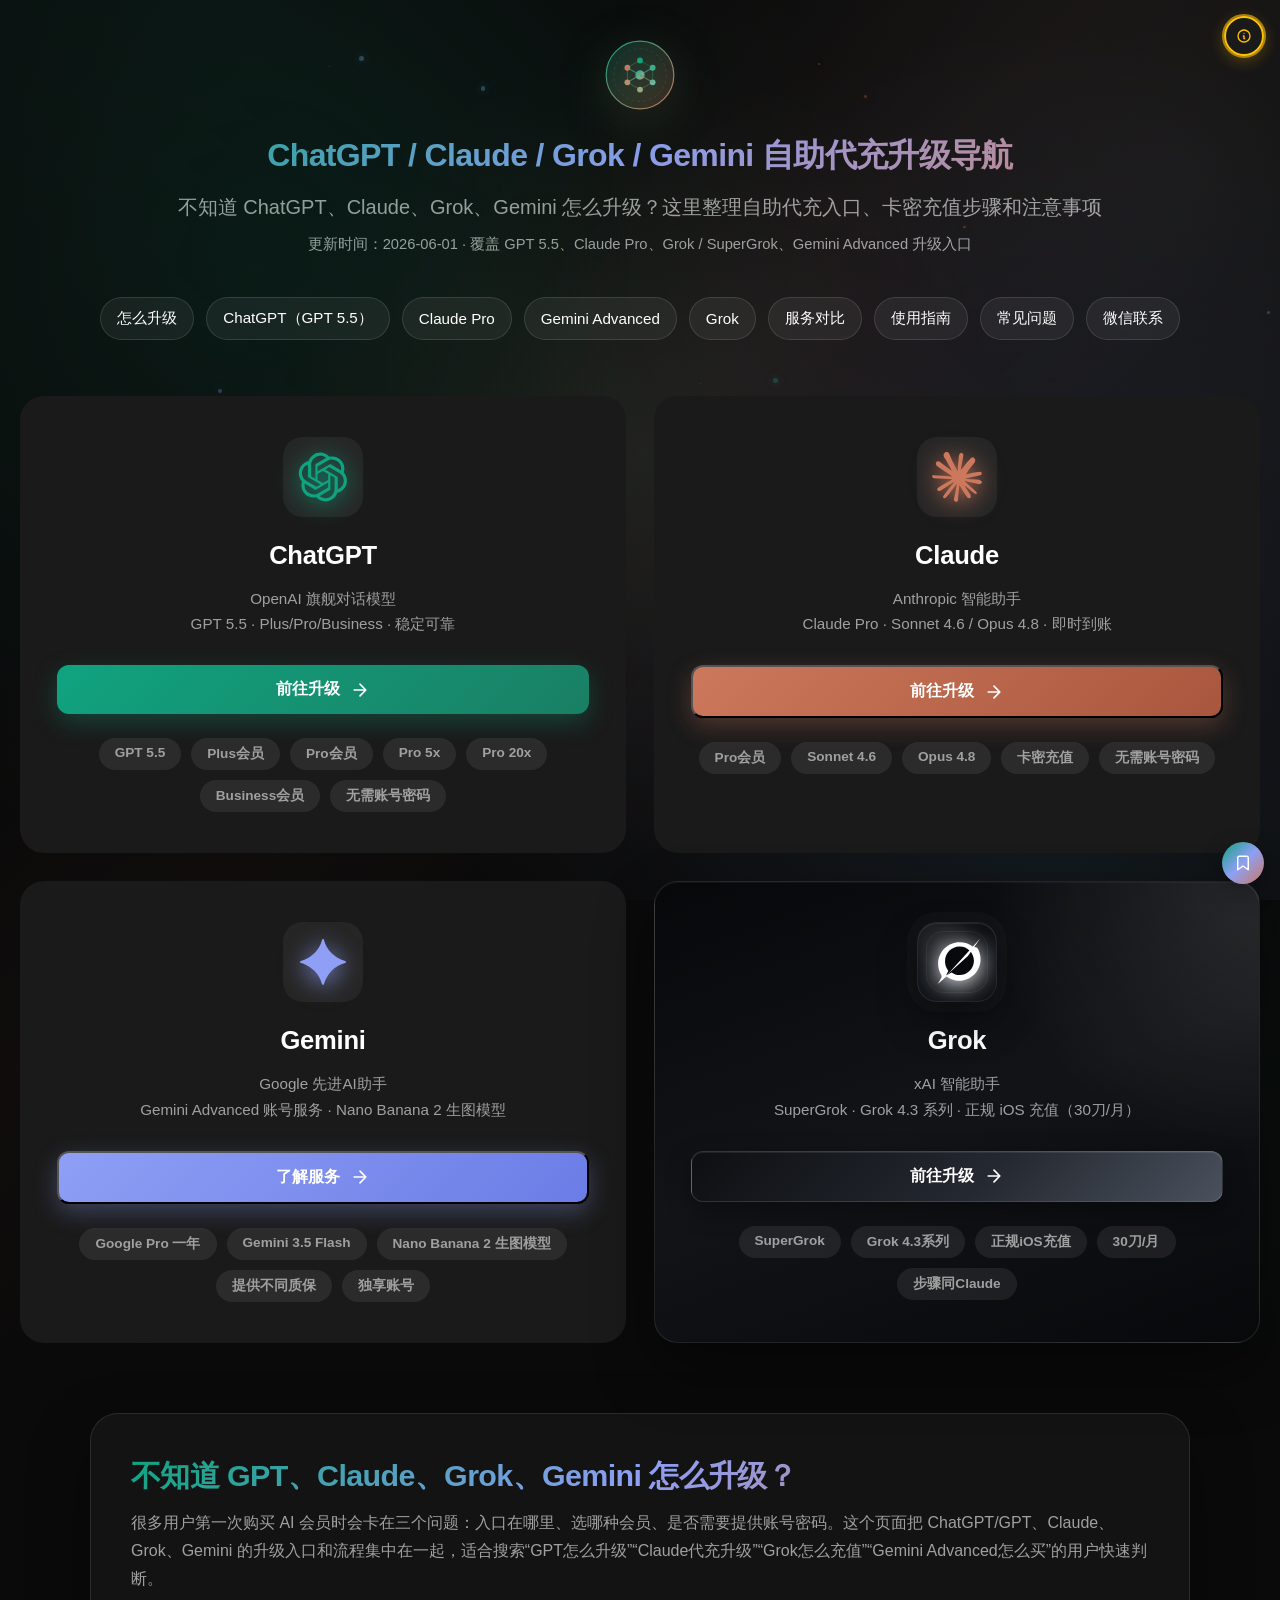
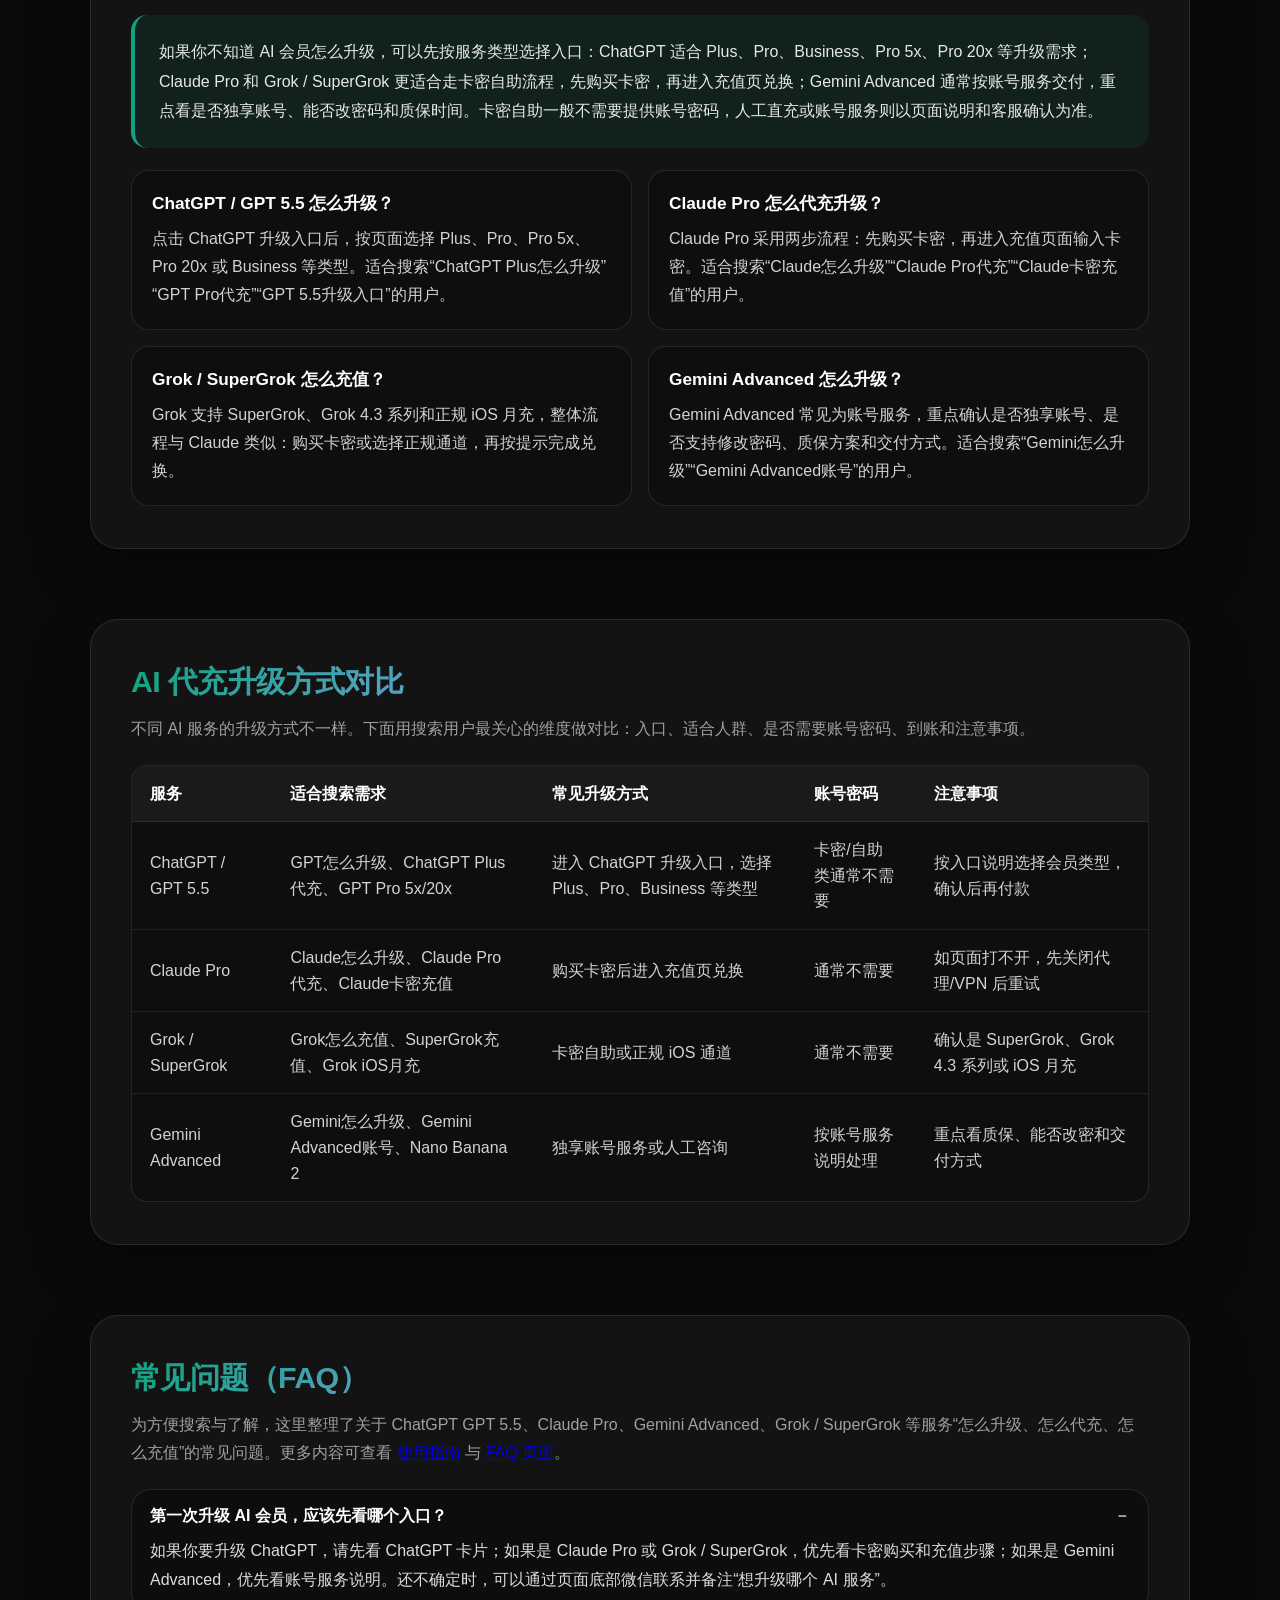
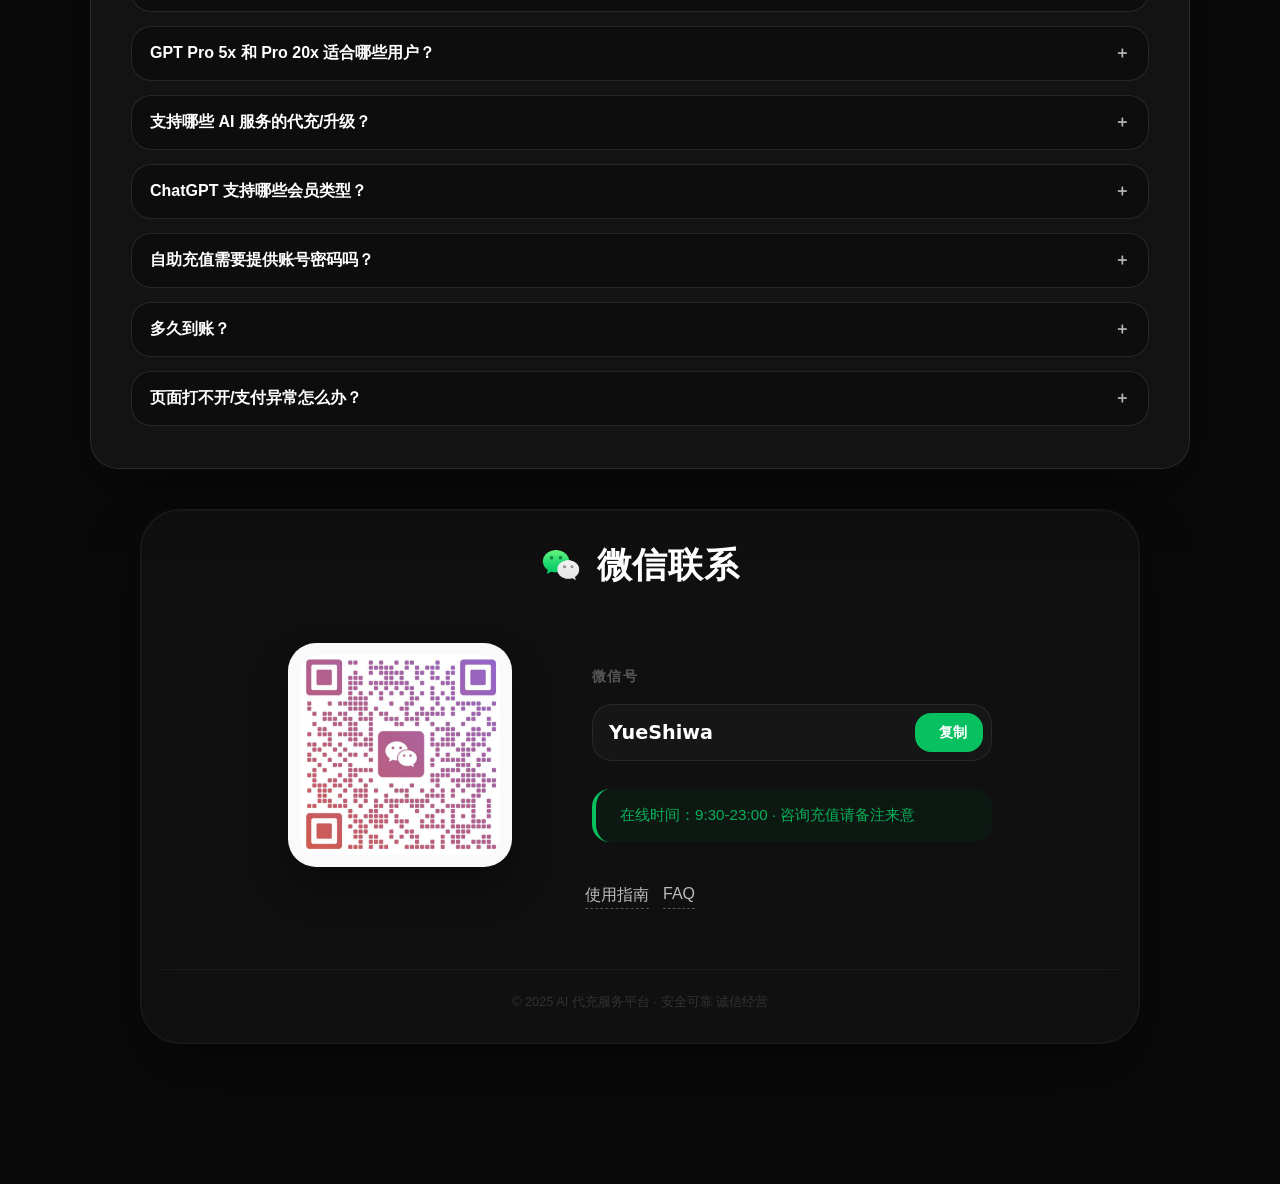
==== commit 361c6b00: "Optimize SEO GEO for AI upgrade traffic" ====
--- a/index.html
+++ b/index.html
@@ -3,9 +3,9 @@
 <head>
     <meta charset="UTF-8">
     <meta name="viewport" content="width=device-width, initial-scale=1.0">
-    <title>GPT 5.5 代充导航 | ChatGPT Plus/Pro/Business/年卡 · Claude Opus 4.8 · Gemini 3.5 Flash / Nano Banana 2 · Grok / SuperGrok / Grok 4.3</title>
-    <meta name="description" content="AI 自助代充升级导航：ChatGPT GPT 5.5（Plus/Pro/Business/Plus年卡）、Claude Pro（Sonnet 4.6/Opus 4.8）、Gemini Advanced（Nano Banana 2 生图模型）、Grok / SuperGrok / Grok 4.3 系列与正规 iOS 充值（30刀/月）等服务入口与操作指引；支持卡密自助与人工咨询，安全便捷，快速到账。">
-    <meta name="keywords" content="GPT 5.5,GPT-5.5,ChatGPT Plus代充,ChatGPT Pro代充,ChatGPT Business代充,ChatGPT Plus年卡,ChatGPT充值,Claude Pro代充,Claude Opus 4.8,Claude Sonnet 4.6,Gemini Advanced代充,Gemini 3.5 Flash,Gemini Nano Banana 2生图模型,Gemini充值,Grok充值,SuperGrok,SuperGrok充值,Grok 4.3,Grok4.3,Grok 4.3系列,Grok4.3系列,Grok iOS充值,正规iOS充值,30刀/月,xAI Grok,Cursor Pro代充,AI代充,自助代充,卡密充值,AI充值服务">
+    <title>ChatGPT/Claude/Grok/Gemini 怎么升级 | GPT 5.5 代充升级导航</title>
+    <meta name="description" content="不知道 ChatGPT、Claude、Grok、Gemini 怎么升级？这里整理 GPT 5.5、Claude Pro、Grok/SuperGrok、Gemini Advanced 的自助代充、卡密充值、账号服务入口、步骤、到账时间和注意事项，适合第一次升级 AI 会员的用户。">
+    <meta name="keywords" content="ChatGPT怎么升级,GPT怎么升级,GPT代充升级,ChatGPT代充,ChatGPT Plus代充,ChatGPT Pro代充,GPT Pro 5x,GPT Pro 20x,Claude怎么升级,Claude Pro代充,Grok怎么升级,Grok充值,SuperGrok充值,Gemini怎么升级,Gemini Advanced代充,AI会员升级,AI代充,自助代充,卡密充值,AI充值服务">
     <meta name="author" content="AI 充值服务平台">
     <meta name="creator" content="AI 充值服务平台">
     <meta name="publisher" content="AI 充值服务平台">
@@ -14,25 +14,25 @@
     <meta name="format-detection" content="telephone=no, address=no, email=no">
     <meta name="theme-color" content="#0b1220">
 
-    <link rel="canonical" href="./">
-    <link rel="alternate" hreflang="zh-CN" href="./">
-    <link rel="alternate" hreflang="x-default" href="./">
-
-    <meta property="og:title" content="AI 自助代充升级导航 | ChatGPT / Claude / Gemini / Grok / SuperGrok">
-    <meta property="og:description" content="自助代充升级导航：ChatGPT GPT 5.5（Plus/Pro/Business/Plus年卡）、Claude Pro（Opus 4.8）、Gemini Advanced（Nano Banana 2 生图）、Grok / SuperGrok / Grok 4.3 系列与正规 iOS 充值（30刀/月）等服务入口与操作指引。">
+    <link rel="canonical" href="https://www.gptclaude.top/">
+    <link rel="alternate" hreflang="zh-CN" href="https://www.gptclaude.top/">
+    <link rel="alternate" hreflang="x-default" href="https://www.gptclaude.top/">
+
+    <meta property="og:title" content="ChatGPT / Claude / Gemini / Grok 怎么升级">
+    <meta property="og:description" content="面向第一次升级 AI 会员的用户：整理 GPT 5.5、Claude Pro、Gemini Advanced、Grok / SuperGrok 的自助代充入口、卡密步骤、到账时间和注意事项。">
     <meta property="og:type" content="website">
     <meta property="og:locale" content="zh_CN">
     <meta property="og:site_name" content="AI 自助代充升级导航">
-    <meta property="og:url" content="./">
-    <meta property="og:image" content="images/og-image.png">
+    <meta property="og:url" content="https://www.gptclaude.top/">
+    <meta property="og:image" content="https://www.gptclaude.top/images/og-image.png">
     <meta property="og:image:width" content="1200">
     <meta property="og:image:height" content="630">
     <meta property="og:image:alt" content="AI 自助代充升级导航">
 
     <meta name="twitter:card" content="summary_large_image">
-    <meta name="twitter:title" content="AI 自助代充升级导航 | ChatGPT / Claude / Gemini / Grok / SuperGrok">
-    <meta name="twitter:description" content="自助代充升级导航：ChatGPT GPT 5.5（Plus/Pro/Business/Plus年卡）、Claude Pro（Opus 4.8）、Gemini Advanced（Nano Banana 2 生图）、Grok / SuperGrok / Grok 4.3 系列与正规 iOS 充值（30刀/月）等服务入口与操作指引。">
-    <meta name="twitter:image" content="images/og-image.png">
+    <meta name="twitter:title" content="ChatGPT / Claude / Gemini / Grok 怎么升级">
+    <meta name="twitter:description" content="不知道 AI 会员怎么升级？这里整理 GPT、Claude、Gemini、Grok 的自助代充入口、卡密流程、账号服务和注意事项。">
+    <meta name="twitter:image" content="https://www.gptclaude.top/images/og-image.png">
 
     <link rel="icon" type="image/svg+xml" href="images/logo.svg">
     <link rel="apple-touch-icon" href="images/logo.svg">
@@ -43,41 +43,143 @@
             "@context": "https://schema.org",
             "@graph": [
                 {
+                    "@type": "Organization",
+                    "@id": "https://www.gptclaude.top/#organization",
+                    "name": "AI 自助代充升级导航",
+                    "url": "https://www.gptclaude.top/",
+                    "logo": {
+                        "@type": "ImageObject",
+                        "url": "https://www.gptclaude.top/images/logo.svg"
+                    },
+                    "contactPoint": {
+                        "@type": "ContactPoint",
+                        "contactType": "customer support",
+                        "availableLanguage": "zh-CN"
+                    }
+                },
+                {
                     "@type": "WebSite",
-                    "@id": "./#website",
-                    "url": "./",
+                    "@id": "https://www.gptclaude.top/#website",
+                    "url": "https://www.gptclaude.top/",
                     "name": "AI 自助代充升级导航",
-                    "description": "AI 自助代充升级导航：ChatGPT GPT 5.5（Plus/Pro/Business/Plus年卡）、Claude Pro（Sonnet 4.6/Opus 4.8）、Gemini Advanced（Nano Banana 2 生图模型）、Grok / SuperGrok / Grok 4.3 系列与正规 iOS 充值（30刀/月）等服务入口与操作指引。",
+                    "description": "面向不知道 ChatGPT、Claude、Grok、Gemini 怎么升级的用户，整理 GPT 代充升级、Claude Pro 卡密充值、Grok / SuperGrok 充值、Gemini Advanced 账号服务的入口和步骤。",
+                    "publisher": {
+                        "@id": "https://www.gptclaude.top/#organization"
+                    },
                     "inLanguage": "zh-CN"
                 },
                 {
                     "@type": "WebPage",
-                    "@id": "./#webpage",
-                    "url": "./",
-                    "name": "GPT 5.5 代充导航 | ChatGPT / Claude / Gemini / Grok / SuperGrok",
-                    "description": "提供 ChatGPT GPT 5.5（Plus/Pro/Business/Plus年卡）、Claude Pro（Sonnet 4.6/Opus 4.8）、Gemini Advanced（Nano Banana 2 生图模型）、Grok / SuperGrok / Grok 4.3 系列与正规 iOS 充值（30刀/月）等服务的自助充值入口与操作指引；支持卡密自助与人工咨询。",
+                    "@id": "https://www.gptclaude.top/#webpage",
+                    "url": "https://www.gptclaude.top/",
+                    "name": "ChatGPT / Claude / Gemini / Grok 怎么升级",
+                    "description": "提供 ChatGPT GPT 5.5、Claude Pro、Gemini Advanced、Grok / SuperGrok 的自助代充入口、卡密充值步骤、账号服务说明、到账时间与网络环境注意事项。",
                     "isPartOf": {
-                        "@id": "./#website"
+                        "@id": "https://www.gptclaude.top/#website"
                     },
                     "inLanguage": "zh-CN",
+                    "dateModified": "2026-06-01",
+                    "about": [
+                        "ChatGPT怎么升级",
+                        "GPT代充升级",
+                        "Claude怎么升级",
+                        "Gemini怎么升级",
+                        "Grok怎么充值"
+                    ],
                     "primaryImageOfPage": {
                         "@type": "ImageObject",
-                        "url": "images/og-image.png",
+                        "url": "https://www.gptclaude.top/images/og-image.png",
                         "width": 1200,
                         "height": 630
                     }
                 },
                 {
+                    "@type": "Service",
+                    "@id": "https://www.gptclaude.top/#ai-upgrade-service",
+                    "name": "AI 会员自助代充升级导航",
+                    "serviceType": "AI会员升级与代充导航",
+                    "provider": {
+                        "@id": "https://www.gptclaude.top/#organization"
+                    },
+                    "areaServed": "CN",
+                    "availableChannel": {
+                        "@type": "ServiceChannel",
+                        "serviceUrl": "https://www.gptclaude.top/#contact"
+                    },
+                    "hasOfferCatalog": {
+                        "@type": "OfferCatalog",
+                        "name": "AI 会员升级服务入口",
+                        "itemListElement": [
+                            {
+                                "@type": "Offer",
+                                "itemOffered": {
+                                    "@type": "Service",
+                                    "name": "ChatGPT Plus / Pro / Business 代充升级"
+                                }
+                            },
+                            {
+                                "@type": "Offer",
+                                "itemOffered": {
+                                    "@type": "Service",
+                                    "name": "Claude Pro 卡密充值"
+                                }
+                            },
+                            {
+                                "@type": "Offer",
+                                "itemOffered": {
+                                    "@type": "Service",
+                                    "name": "Gemini Advanced 账号服务"
+                                }
+                            },
+                            {
+                                "@type": "Offer",
+                                "itemOffered": {
+                                    "@type": "Service",
+                                    "name": "Grok / SuperGrok 充值"
+                                }
+                            }
+                        ]
+                    }
+                },
+                {
+                    "@type": "BreadcrumbList",
+                    "@id": "https://www.gptclaude.top/#breadcrumb",
+                    "itemListElement": [
+                        {
+                            "@type": "ListItem",
+                            "position": 1,
+                            "name": "AI 会员升级导航",
+                            "item": "https://www.gptclaude.top/"
+                        }
+                    ]
+                },
+                {
                     "@type": "FAQPage",
-                    "@id": "./#faq",
+                    "@id": "https://www.gptclaude.top/#faq",
                     "inLanguage": "zh-CN",
                     "mainEntity": [
+                        {
+                            "@type": "Question",
+                            "name": "第一次升级 AI 会员，应该先看哪个入口？",
+                            "acceptedAnswer": {
+                                "@type": "Answer",
+                                "text": "如果要升级 ChatGPT，请先看 ChatGPT 卡片；如果是 Claude Pro 或 Grok / SuperGrok，优先看卡密购买和充值步骤；如果是 Gemini Advanced，优先看账号服务说明。还不确定时，可以通过页面底部微信联系并备注想升级的 AI 服务。"
+                            }
+                        },
+                        {
+                            "@type": "Question",
+                            "name": "GPT Pro 5x 和 Pro 20x 适合哪些用户？",
+                            "acceptedAnswer": {
+                                "@type": "Answer",
+                                "text": "Pro 5x、Pro 20x 是面向更高额度或更高频使用需求的 GPT Pro 相关服务标签。具体可用额度、价格和交付方式会随渠道变化，建议进入 ChatGPT 升级入口或联系客服确认当前方案。"
+                            }
+                        },
                         {
                             "@type": "Question",
                             "name": "支持哪些 AI 服务的代充/升级？",
                             "acceptedAnswer": {
                                 "@type": "Answer",
-                                "text": "当前页面提供 ChatGPT GPT 5.5（Plus/Pro/Business/Plus年卡）、Claude Pro（Sonnet 4.6 / Opus 4.8）、Gemini Advanced（Nano Banana 2 生图模型）、Grok（含 SuperGrok、Grok 4.3 系列、正规 iOS 充值 30刀/月）等服务的自助入口与操作说明，并会根据实际情况更新其他服务（如 Cursor Pro 等）的指引。"
+                                "text": "当前页面提供 ChatGPT GPT 5.5（Plus/Pro/Business）、Claude Pro（Sonnet 4.6 / Opus 4.8）、Gemini Advanced（Nano Banana 2 生图模型）、Grok（含 SuperGrok、Grok 4.3 系列、正规 iOS 充值 30刀/月）等服务的自助入口与操作说明，并会根据实际情况更新其他服务（如 Cursor Pro 等）的指引。"
                             }
                         },
                         {
@@ -85,7 +187,7 @@
                             "name": "ChatGPT 支持哪些会员类型？",
                             "acceptedAnswer": {
                                 "@type": "Answer",
-                                "text": "支持 Plus会员、Plus年卡、Pro会员、Business会员 等不同类型的升级/代充需求；具体以页面入口与说明为准。"
+                                "text": "支持 Plus会员、Pro会员、Pro 5x、Pro 20x、Business会员 等不同类型的升级/代充需求；具体以页面入口与说明为准。"
                             }
                         },
                         {
@@ -128,15 +230,18 @@
             <div class="header-logo">
                 <img src="images/logo.svg" alt="AI代充平台Logo" class="main-logo">
             </div>
-            <h1 class="main-title">AI 自助代充升级导航</h1>
-            <p class="subtitle">专业便捷的 AI 服务充值平台</p>
+            <h1 class="main-title">ChatGPT / Claude / Grok / Gemini 自助代充升级导航</h1>
+            <p class="subtitle">不知道 ChatGPT、Claude、Grok、Gemini 怎么升级？这里整理自助代充入口、卡密充值步骤和注意事项</p>
+            <p class="last-updated">更新时间：2026-06-01 · 覆盖 GPT 5.5、Claude Pro、Grok / SuperGrok、Gemini Advanced 升级入口</p>
         </header>
 
         <nav class="quick-nav" aria-label="页面导航">
+            <a class="quick-link" href="#upgrade-guide">怎么升级</a>
             <a class="quick-link" href="#chatgpt">ChatGPT（GPT 5.5）</a>
             <a class="quick-link" href="#claude">Claude Pro</a>
             <a class="quick-link" href="#gemini">Gemini Advanced</a>
             <a class="quick-link" href="#grok">Grok</a>
+            <a class="quick-link" href="#service-compare">服务对比</a>
             <a class="quick-link" href="guide.html">使用指南</a>
             <a class="quick-link" href="#faq">常见问题</a>
             <a class="quick-link" href="#contact">微信联系</a>
@@ -169,7 +274,7 @@
                         </svg>
                     </div>
                     <h2 class="service-title" id="chatgptTitle">ChatGPT</h2>
-                    <p class="service-desc">OpenAI 旗舰对话模型<br/>GPT 5.5 · Plus/Pro/Business/Plus年卡（卡密） · 稳定可靠</p>
+                    <p class="service-desc">OpenAI 旗舰对话模型<br/>GPT 5.5 · Plus/Pro/Business · 稳定可靠</p>
                     <a href="https://gptplus.uno" target="_blank" rel="noopener noreferrer" class="btn btn-gpt">
                         <span>前往升级</span>
                         <svg class="btn-icon" viewBox="0 0 24 24" fill="none" xmlns="http://www.w3.org/2000/svg">
@@ -179,8 +284,9 @@
                     <div class="features">
                         <span class="feature-tag">GPT 5.5</span>
                         <span class="feature-tag">Plus会员</span>
-                        <span class="feature-tag">Plus年卡</span>
                         <span class="feature-tag">Pro会员</span>
+                        <span class="feature-tag">Pro 5x</span>
+                        <span class="feature-tag">Pro 20x</span>
                         <span class="feature-tag">Business会员</span>
                         <span class="feature-tag">无需账号密码</span>
                     </div>
@@ -274,19 +380,102 @@
             </div>
         </main>
 
+        <section class="seo-section" id="upgrade-guide" aria-labelledby="upgradeGuideTitle">
+            <h2 class="seo-title" id="upgradeGuideTitle">不知道 GPT、Claude、Grok、Gemini 怎么升级？</h2>
+            <p class="seo-intro">很多用户第一次购买 AI 会员时会卡在三个问题：入口在哪里、选哪种会员、是否需要提供账号密码。这个页面把 ChatGPT/GPT、Claude、Grok、Gemini 的升级入口和流程集中在一起，适合搜索“GPT怎么升级”“Claude代充升级”“Grok怎么充值”“Gemini Advanced怎么买”的用户快速判断。</p>
+            <p class="geo-answer">如果你不知道 AI 会员怎么升级，可以先按服务类型选择入口：ChatGPT 适合 Plus、Pro、Business、Pro 5x、Pro 20x 等升级需求；Claude Pro 和 Grok / SuperGrok 更适合走卡密自助流程，先购买卡密，再进入充值页兑换；Gemini Advanced 通常按账号服务交付，重点看是否独享账号、能否改密码和质保时间。卡密自助一般不需要提供账号密码，人工直充或账号服务则以页面说明和客服确认为准。</p>
+
+            <div class="seo-grid" aria-label="AI 会员升级入口说明">
+                <article class="intent-card">
+                    <h3>ChatGPT / GPT 5.5 怎么升级？</h3>
+                    <p>点击 ChatGPT 升级入口后，按页面选择 Plus、Pro、Pro 5x、Pro 20x 或 Business 等类型。适合搜索“ChatGPT Plus怎么升级”“GPT Pro代充”“GPT 5.5升级入口”的用户。</p>
+                </article>
+                <article class="intent-card">
+                    <h3>Claude Pro 怎么代充升级？</h3>
+                    <p>Claude Pro 采用两步流程：先购买卡密，再进入充值页面输入卡密。适合搜索“Claude怎么升级”“Claude Pro代充”“Claude卡密充值”的用户。</p>
+                </article>
+                <article class="intent-card">
+                    <h3>Grok / SuperGrok 怎么充值？</h3>
+                    <p>Grok 支持 SuperGrok、Grok 4.3 系列和正规 iOS 月充，整体流程与 Claude 类似：购买卡密或选择正规通道，再按提示完成兑换。</p>
+                </article>
+                <article class="intent-card">
+                    <h3>Gemini Advanced 怎么升级？</h3>
+                    <p>Gemini Advanced 常见为账号服务，重点确认是否独享账号、是否支持修改密码、质保方案和交付方式。适合搜索“Gemini怎么升级”“Gemini Advanced账号”的用户。</p>
+                </article>
+            </div>
+        </section>
+
+        <section class="seo-section" id="service-compare" aria-labelledby="serviceCompareTitle">
+            <h2 class="seo-title" id="serviceCompareTitle">AI 代充升级方式对比</h2>
+            <p class="seo-intro">不同 AI 服务的升级方式不一样。下面用搜索用户最关心的维度做对比：入口、适合人群、是否需要账号密码、到账和注意事项。</p>
+            <div class="seo-table-wrap">
+                <table class="seo-table">
+                    <thead>
+                        <tr>
+                            <th>服务</th>
+                            <th>适合搜索需求</th>
+                            <th>常见升级方式</th>
+                            <th>账号密码</th>
+                            <th>注意事项</th>
+                        </tr>
+                    </thead>
+                    <tbody>
+                        <tr>
+                            <td>ChatGPT / GPT 5.5</td>
+                            <td>GPT怎么升级、ChatGPT Plus代充、GPT Pro 5x/20x</td>
+                            <td>进入 ChatGPT 升级入口，选择 Plus、Pro、Business 等类型</td>
+                            <td>卡密/自助类通常不需要</td>
+                            <td>按入口说明选择会员类型，确认后再付款</td>
+                        </tr>
+                        <tr>
+                            <td>Claude Pro</td>
+                            <td>Claude怎么升级、Claude Pro代充、Claude卡密充值</td>
+                            <td>购买卡密后进入充值页兑换</td>
+                            <td>通常不需要</td>
+                            <td>如页面打不开，先关闭代理/VPN 后重试</td>
+                        </tr>
+                        <tr>
+                            <td>Grok / SuperGrok</td>
+                            <td>Grok怎么充值、SuperGrok充值、Grok iOS月充</td>
+                            <td>卡密自助或正规 iOS 通道</td>
+                            <td>通常不需要</td>
+                            <td>确认是 SuperGrok、Grok 4.3 系列或 iOS 月充</td>
+                        </tr>
+                        <tr>
+                            <td>Gemini Advanced</td>
+                            <td>Gemini怎么升级、Gemini Advanced账号、Nano Banana 2</td>
+                            <td>独享账号服务或人工咨询</td>
+                            <td>按账号服务说明处理</td>
+                            <td>重点看质保、能否改密和交付方式</td>
+                        </tr>
+                    </tbody>
+                </table>
+            </div>
+        </section>
+
         <section class="seo-section" id="faq" aria-labelledby="faqTitle">
             <h2 class="seo-title" id="faqTitle">常见问题（FAQ）</h2>
-            <p class="seo-intro">为方便搜索与了解，这里整理了关于 ChatGPT GPT 5.5（Plus/Pro/Business/Plus年卡）、Claude Pro（Opus 4.8）、Gemini Advanced（Nano Banana 2 生图模型）、Grok / SuperGrok / Grok 4.3 系列与正规 iOS 充值（30刀/月）等服务代充/升级的常见问题。更多内容可查看 <a href="guide.html">使用指南</a> 与 <a href="faq.html">FAQ 页面</a>。</p>
+            <p class="seo-intro">为方便搜索与了解，这里整理了关于 ChatGPT GPT 5.5、Claude Pro、Gemini Advanced、Grok / SuperGrok 等服务“怎么升级、怎么代充、怎么充值”的常见问题。更多内容可查看 <a href="guide.html">使用指南</a> 与 <a href="faq.html">FAQ 页面</a>。</p>
 
             <div class="faq-list">
+                <details class="faq-item" open>
+                    <summary>第一次升级 AI 会员，应该先看哪个入口？</summary>
+                    <p>如果你要升级 ChatGPT，请先看 ChatGPT 卡片；如果是 Claude Pro 或 Grok / SuperGrok，优先看卡密购买和充值步骤；如果是 Gemini Advanced，优先看账号服务说明。还不确定时，可以通过页面底部微信联系并备注“想升级哪个 AI 服务”。</p>
+                </details>
+
+                <details class="faq-item">
+                    <summary>GPT Pro 5x 和 Pro 20x 适合哪些用户？</summary>
+                    <p>Pro 5x、Pro 20x 是面向更高额度或更高频使用需求的 GPT Pro 相关服务标签。具体可用额度、价格和交付方式会随渠道变化，建议进入 ChatGPT 升级入口或联系客服确认当前方案。</p>
+                </details>
+
                 <details class="faq-item">
                     <summary>支持哪些 AI 服务的代充/升级？</summary>
-                    <p>当前页面提供 <strong>ChatGPT GPT 5.5</strong>（Plus/Pro/Business/Plus年卡）、<strong>Claude Pro</strong>（Sonnet 4.6 / Opus 4.8）、<strong>Gemini Advanced</strong>（Nano Banana 2 生图模型）、<strong>Grok</strong>（含 SuperGrok、Grok 4.3 系列、正规 iOS 充值 30刀/月）等服务的自助入口与操作说明，并会根据实际情况更新其他服务（如 Cursor Pro 等）的指引。</p>
+                    <p>当前页面提供 <strong>ChatGPT GPT 5.5</strong>（Plus/Pro/Business）、<strong>Claude Pro</strong>（Sonnet 4.6 / Opus 4.8）、<strong>Gemini Advanced</strong>（Nano Banana 2 生图模型）、<strong>Grok</strong>（含 SuperGrok、Grok 4.3 系列、正规 iOS 充值 30刀/月）等服务的自助入口与操作说明，并会根据实际情况更新其他服务（如 Cursor Pro 等）的指引。</p>
                 </details>
 
                 <details class="faq-item">
                     <summary>ChatGPT 支持哪些会员类型？</summary>
-                    <p>支持 <strong>Plus会员</strong>、<strong>Plus年卡</strong>、<strong>Pro会员</strong>、<strong>Business会员</strong> 等不同类型的升级/代充需求；具体以页面入口与说明为准。</p>
+                    <p>支持 <strong>Plus会员</strong>、<strong>Pro会员</strong>、<strong>Pro 5x</strong>、<strong>Pro 20x</strong>、<strong>Business会员</strong> 等不同类型的升级/代充需求；具体以页面入口与说明为准。</p>
                 </details>
 
                 <details class="faq-item">
@@ -343,7 +532,7 @@
             <div class="price-modal-overlay" onclick="closePriceModal()"></div>
             <div class="price-modal-content">
                 <div class="price-modal-header">
-                    <h2>公告 - 人工充值价格表</h2>
+                    <p class="modal-title">公告 - 人工充值价格表</p>
                     <button class="price-modal-close" onclick="closePriceModal()">×</button>
                 </div>
                 <div class="price-modal-body">
@@ -403,7 +592,7 @@
             <div class="claude-modal-overlay" onclick="closeClaudeModal()"></div>
             <div class="claude-modal-content">
                 <div class="claude-modal-header">
-                    <h2>Claude自助代充步骤</h2>
+                    <p class="modal-title">Claude自助代充步骤</p>
                     <button class="claude-modal-close" onclick="closeClaudeModal()">×</button>
                 </div>
                 <div class="claude-modal-body">
@@ -472,7 +661,7 @@
             <div class="claude-modal-overlay" onclick="closeGrokModal()"></div>
             <div class="claude-modal-content grok-modal-content">
                 <div class="claude-modal-header grok-modal-header">
-                    <h2>Grok / SuperGrok 充值步骤</h2>
+                    <p class="modal-title">Grok / SuperGrok 充值步骤</p>
                     <button class="claude-modal-close" onclick="closeGrokModal()">×</button>
                 </div>
                 <div class="claude-modal-body">
@@ -539,7 +728,7 @@
             <div class="claude-modal-overlay" onclick="closeGeminiModal()"></div>
             <div class="claude-modal-content">
                 <div class="claude-modal-header">
-                    <h2>Gemini 账号服务说明</h2>
+                    <p class="modal-title">Gemini 账号服务说明</p>
                     <button class="claude-modal-close" onclick="closeGeminiModal()">×</button>
                 </div>
                 <div class="claude-modal-body">
@@ -580,7 +769,7 @@
                 <div class="claude-modal-header">
                     <div class="header-title-wrapper">
                         <span class="premium-badge">安全访问</span>
-                        <h2>即将进入商城</h2>
+                        <p class="modal-title">即将进入商城</p>
                     </div>
                     <button class="claude-modal-close" onclick="closeGeminiShopModal()">×</button>
                 </div>
--- a/css/style.css
+++ b/css/style.css
@@ -81,6 +81,81 @@
     margin-bottom: 22px;
 }
 
+.last-updated {
+    color: rgba(255, 255, 255, 0.62);
+    font-size: 0.92rem;
+    line-height: 1.6;
+    margin-top: 12px;
+}
+
+.geo-answer {
+    margin: 22px 0;
+    padding: 22px 24px;
+    border-left: 4px solid var(--gpt-primary);
+    border-radius: 16px;
+    background: rgba(16, 163, 127, 0.10);
+    color: rgba(255, 255, 255, 0.9);
+    line-height: 1.85;
+    font-weight: 500;
+}
+
+.seo-grid {
+    display: grid;
+    grid-template-columns: repeat(2, minmax(0, 1fr));
+    gap: 16px;
+    margin-top: 22px;
+}
+
+.intent-card {
+    border-radius: 18px;
+    padding: 20px;
+    background: rgba(0, 0, 0, 0.26);
+    border: 1px solid rgba(255, 255, 255, 0.10);
+}
+
+.intent-card h3 {
+    color: var(--text-primary);
+    font-size: 1.08rem;
+    margin-bottom: 10px;
+}
+
+.intent-card p {
+    color: rgba(255, 255, 255, 0.82);
+    line-height: 1.75;
+}
+
+.seo-table-wrap {
+    overflow-x: auto;
+    border-radius: 16px;
+    border: 1px solid rgba(255, 255, 255, 0.10);
+    background: rgba(0, 0, 0, 0.24);
+}
+
+.seo-table {
+    width: 100%;
+    border-collapse: collapse;
+    min-width: 760px;
+}
+
+.seo-table th,
+.seo-table td {
+    padding: 15px 18px;
+    text-align: left;
+    border-bottom: 1px solid rgba(255, 255, 255, 0.08);
+    color: rgba(255, 255, 255, 0.82);
+    line-height: 1.6;
+}
+
+.seo-table th {
+    color: var(--text-primary);
+    font-weight: 800;
+    background: rgba(255, 255, 255, 0.05);
+}
+
+.seo-table tr:last-child td {
+    border-bottom: 0;
+}
+
 .faq-list {
     display: grid;
     gap: 14px;
@@ -175,6 +250,14 @@
 
     .seo-title {
         font-size: 1.6rem;
+    }
+
+    .seo-grid {
+        grid-template-columns: 1fr;
+    }
+
+    .geo-answer {
+        padding: 18px;
     }
 }
 
@@ -1299,7 +1382,7 @@
     background: rgba(0, 0, 0, 0.2);
 }
 
-.price-modal-header h2 {
+.price-modal-header .modal-title {
     font-size: 1.8rem;
     font-weight: 700;
     color: var(--text-primary);
@@ -1455,7 +1538,7 @@
     background: rgba(0, 0, 0, 0.3);
 }
 
-.claude-modal-header h2 {
+.claude-modal-header .modal-title {
     font-size: 2rem;
     font-weight: 800;
     color: var(--text-primary);
@@ -1728,7 +1811,7 @@
     border-bottom: 1px solid rgba(255, 255, 255, 0.08);
 }
 
-.grok-modal-header h2 {
+.grok-modal-header .modal-title {
     letter-spacing: 0.01em;
 }
 
@@ -1873,7 +1956,7 @@
         padding: 24px 28px;
     }
 
-    .claude-modal-header h2 {
+    .claude-modal-header .modal-title {
         font-size: 1.6rem;
     }
 
@@ -1960,7 +2043,7 @@
         padding: 20px 24px;
     }
 
-    .price-modal-header h2 {
+    .price-modal-header .modal-title {
         font-size: 1.5rem;
     }
 
@@ -2271,7 +2354,7 @@
         padding: 16px 20px;
     }
 
-    .claude-modal-header h2 {
+    .claude-modal-header .modal-title {
         font-size: 1.4rem;
     }
 }
@@ -2380,7 +2463,7 @@
         padding: 16px 20px;
     }
 
-    .price-modal-header h2 {
+    .price-modal-header .modal-title {
         font-size: 1.3rem;
     }
 
